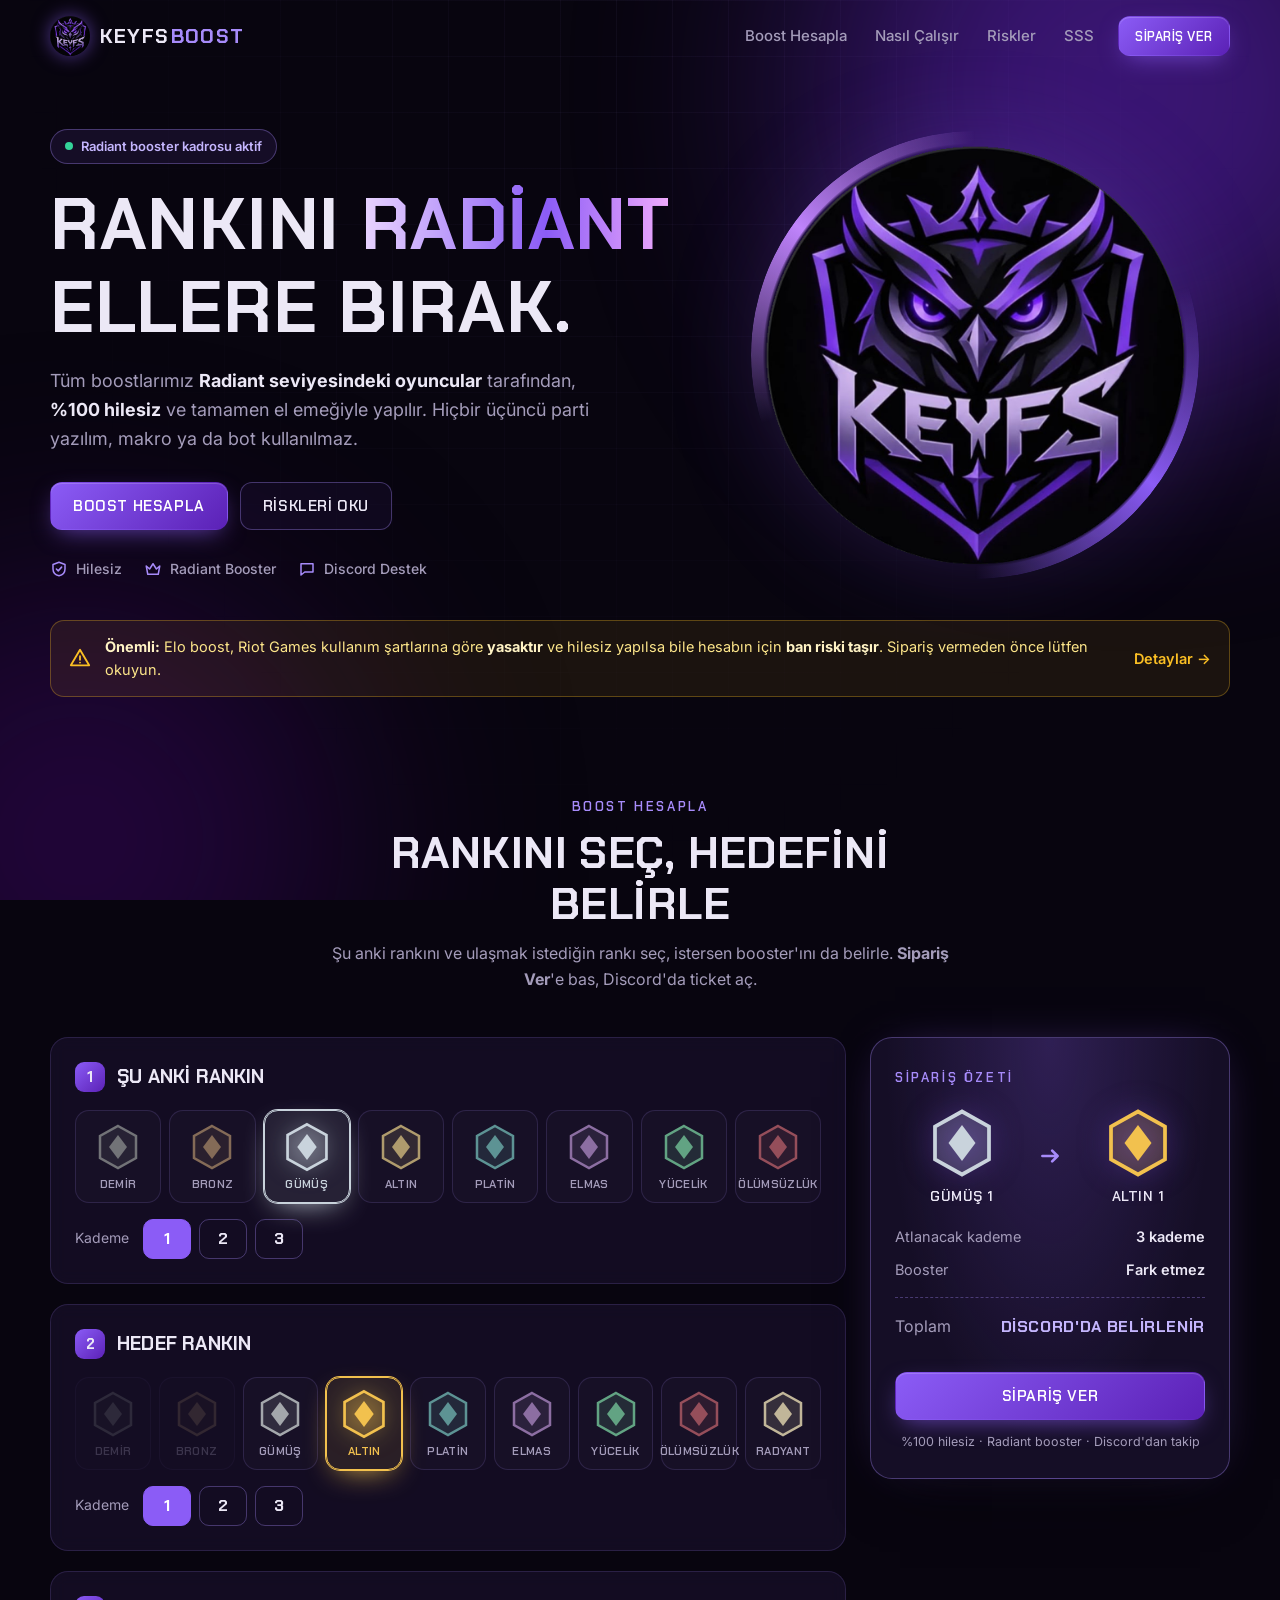
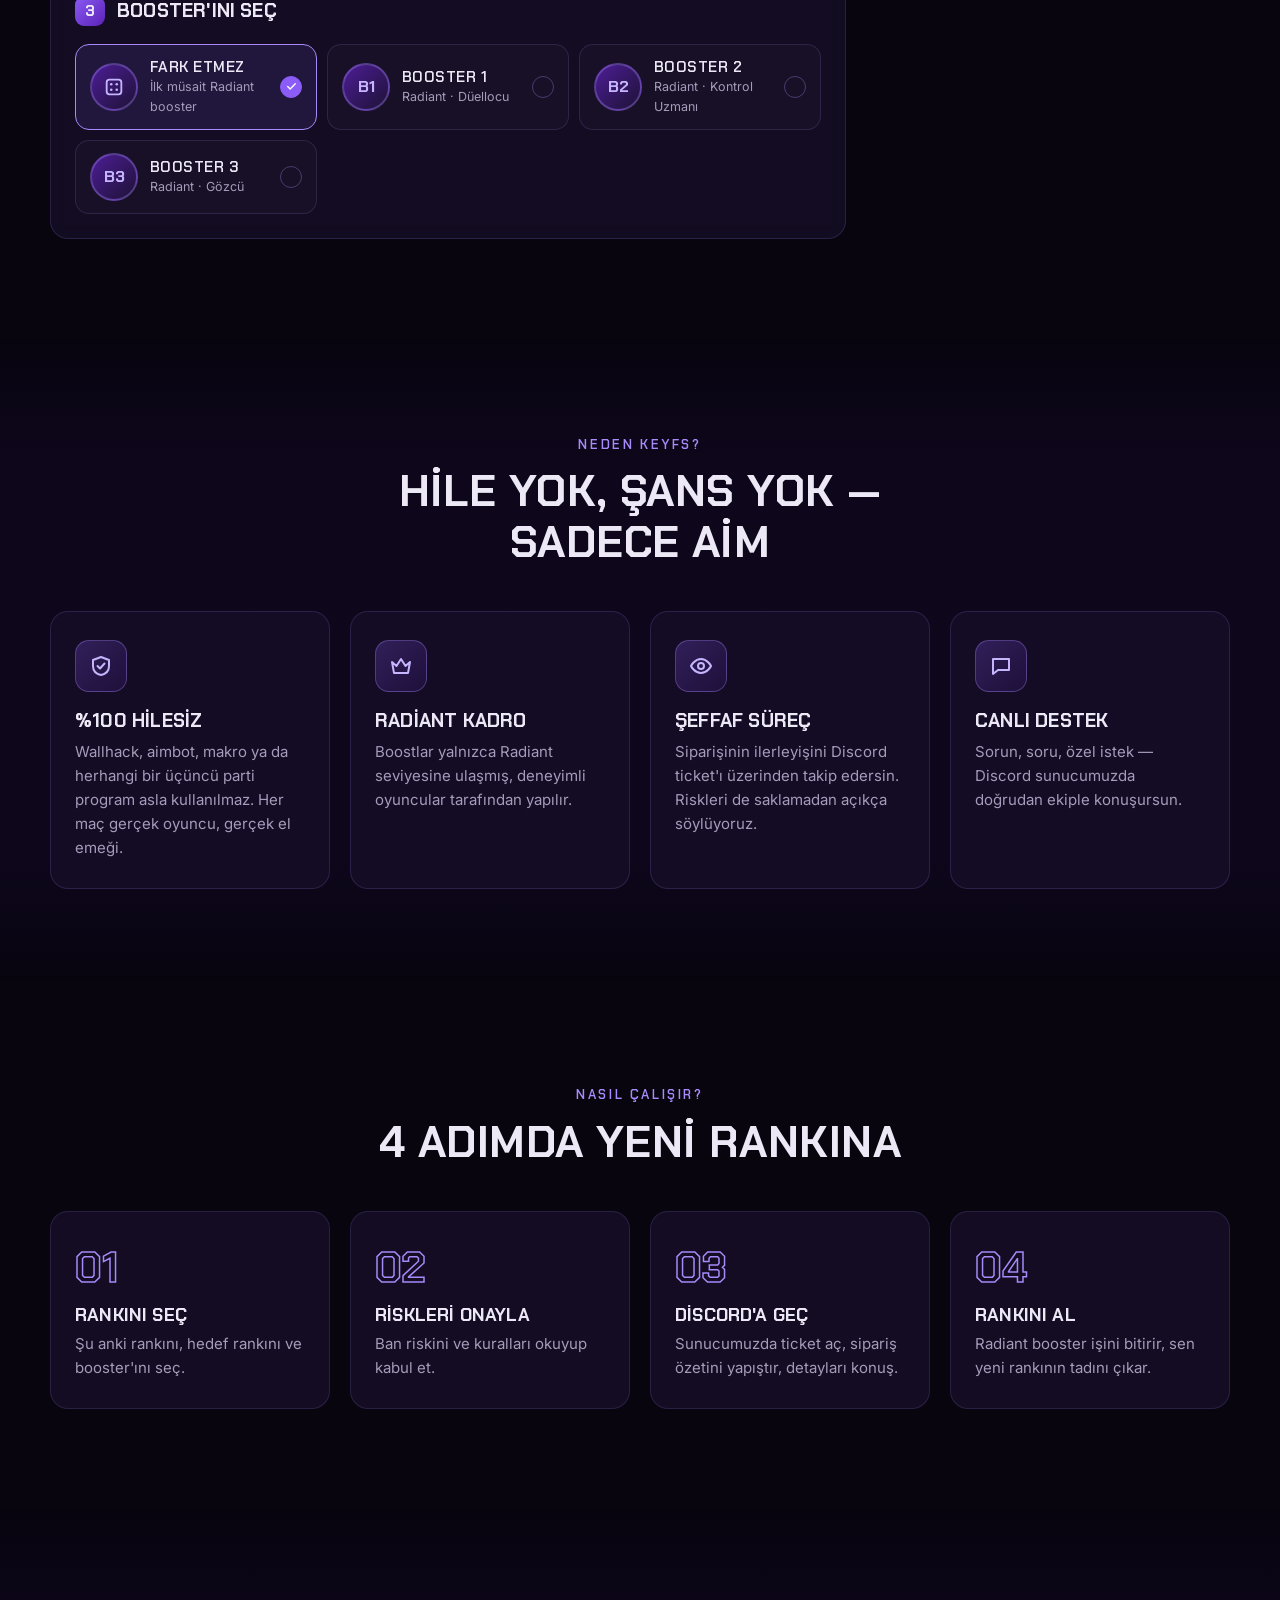
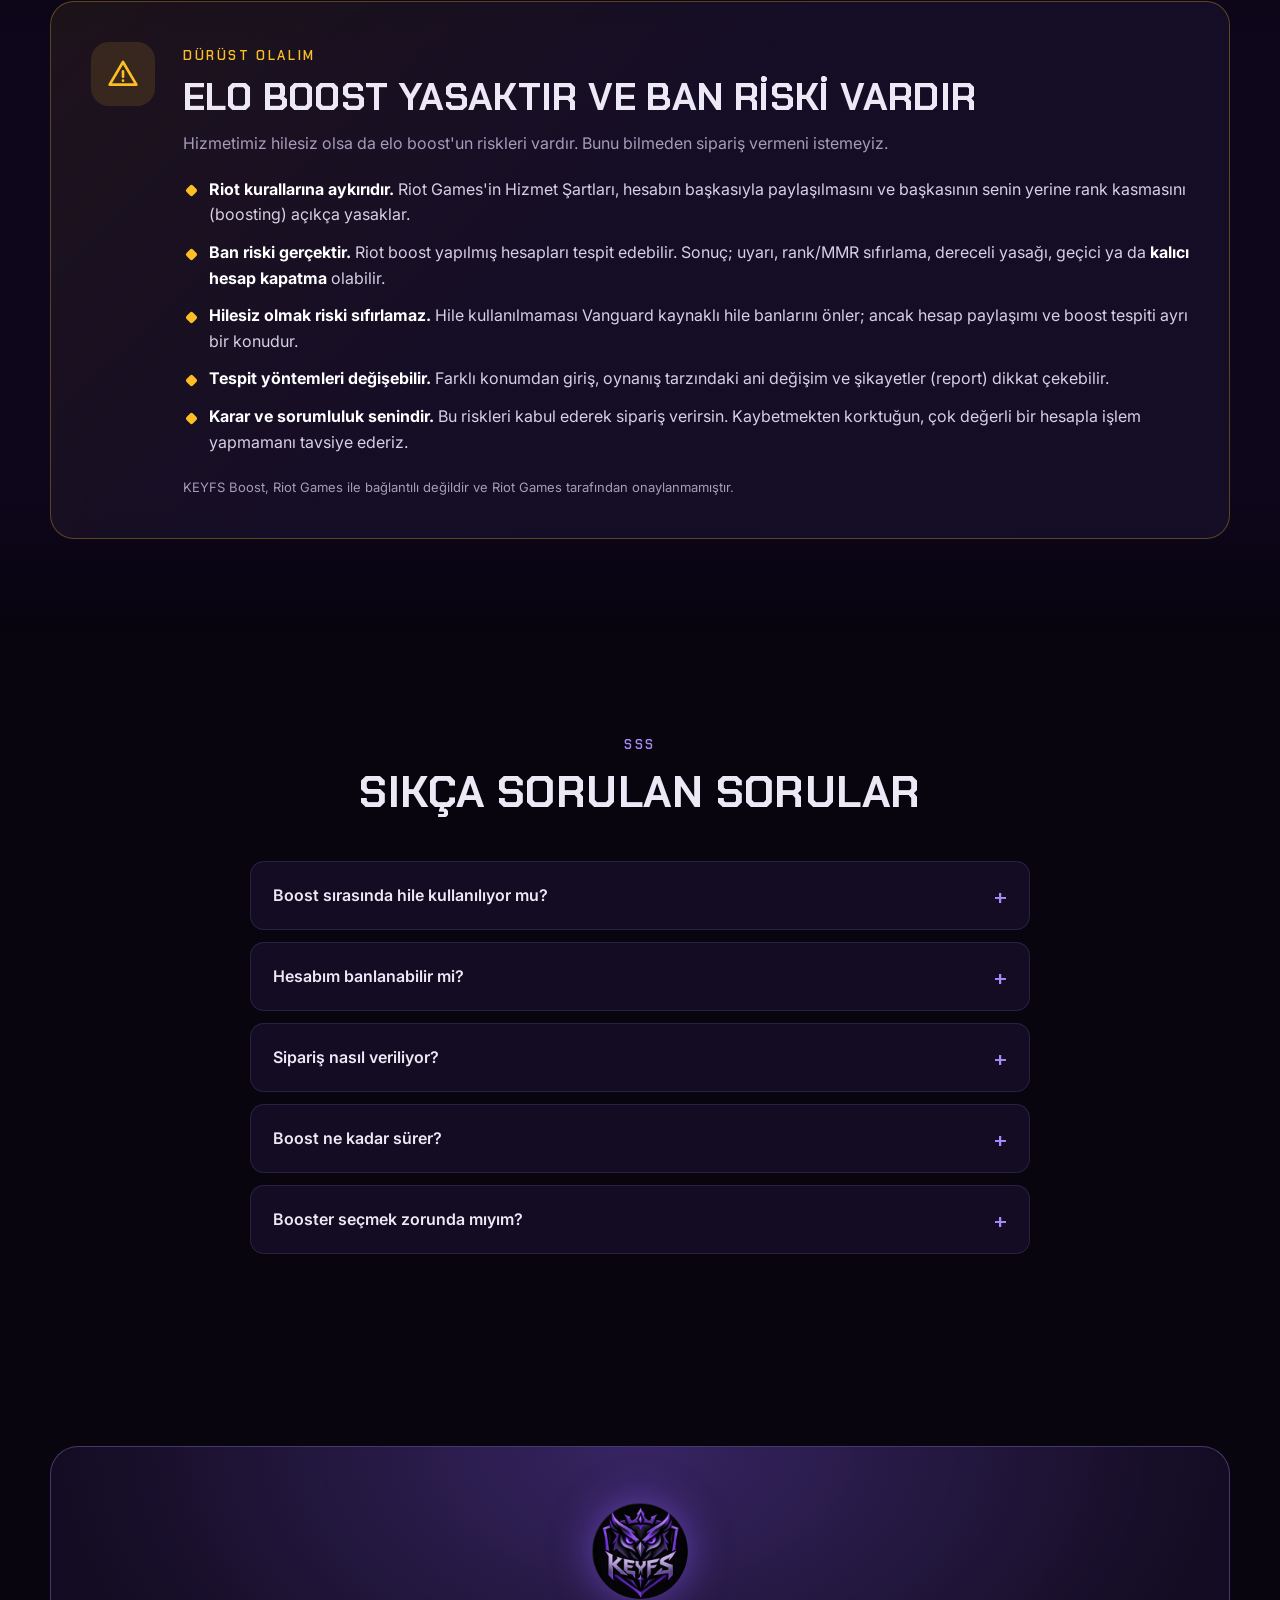
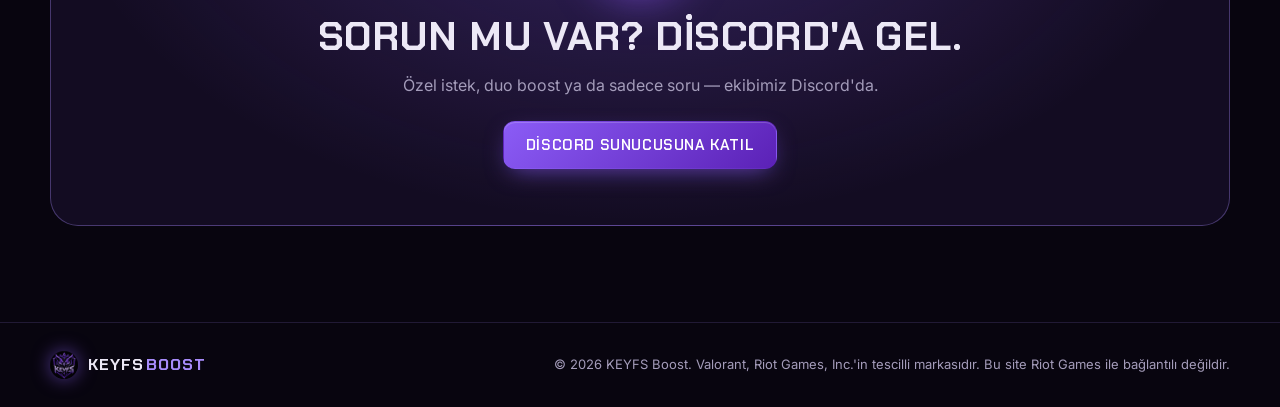
==== boost/index.html @ ff43d24f "Paketleri rank/kademe ve booster seçimli boost hesaplayıcıyla değiştir Co-Authored-By: Claude Opus 5" ====
<!DOCTYPE html>
<html lang="tr">
<head>
  <meta charset="UTF-8">
  <meta name="viewport" content="width=device-width, initial-scale=1">
  <title>KEYFS Boost — Valorant Elo Boost</title>
  <meta name="description" content="Radiant oyuncular tarafından, hilesiz ve tamamen el emeğiyle Valorant elo boost. Rankını ve hedefini seç, booster'ını belirle.">
  <meta name="theme-color" content="#08050f">
  <meta property="og:title" content="KEYFS Boost — Valorant Elo Boost">
  <meta property="og:description" content="Radiant booster kadrosu, hilesiz boost. Rankını seç, sipariş Discord üzerinden.">
  <meta property="og:image" content="assets/keyfs-logo.png">
  <link rel="icon" href="assets/favicon.png" type="image/png">

  <link rel="preconnect" href="https://fonts.googleapis.com">
  <link rel="preconnect" href="https://fonts.gstatic.com" crossorigin>
  <link href="https://fonts.googleapis.com/css2?family=Chakra+Petch:wght@500;600;700&family=Inter:wght@400;500;600;700&display=swap" rel="stylesheet">
  <link rel="stylesheet" href="style.css">
</head>
<body>

  <div class="bg" aria-hidden="true">
    <span class="bg__glow bg__glow--1"></span>
    <span class="bg__glow bg__glow--2"></span>
    <span class="bg__grid"></span>
  </div>

  <!-- ============ ÜST MENÜ ============ -->
  <header class="nav" id="top">
    <div class="container nav__inner">
      <a href="#top" class="brand">
        <img src="assets/keyfs-logo.png" alt="" width="40" height="40">
        <span>KEYFS<b>BOOST</b></span>
      </a>
      <nav class="nav__links" id="navLinks">
        <a href="#boost">Boost Hesapla</a>
        <a href="#nasil">Nasıl Çalışır</a>
        <a href="#risk">Riskler</a>
        <a href="#sss">SSS</a>
      </nav>
      <a href="#boost" class="btn btn--primary btn--sm nav__cta">Sipariş Ver</a>
      <button class="nav__burger" id="burger" aria-label="Menüyü aç" aria-expanded="false">
        <span></span><span></span><span></span>
      </button>
    </div>
  </header>

  <main>
    <!-- ============ HERO ============ -->
    <section class="hero">
      <div class="container hero__inner">
        <div class="hero__text">
          <span class="pill"><span class="dot"></span> Radiant booster kadrosu aktif</span>
          <h1>Rankını <span class="grad">Radiant</span> ellere bırak.</h1>
          <p class="lead">
            Tüm boostlarımız <strong>Radiant seviyesindeki oyuncular</strong> tarafından,
            <strong>%100 hilesiz</strong> ve tamamen el emeğiyle yapılır. Hiçbir üçüncü parti
            yazılım, makro ya da bot kullanılmaz.
          </p>
          <div class="hero__actions">
            <a href="#boost" class="btn btn--primary">Boost Hesapla</a>
            <a href="#risk" class="btn btn--ghost">Riskleri Oku</a>
          </div>
          <ul class="hero__badges">
            <li><svg><use href="#i-shield"/></svg>Hilesiz</li>
            <li><svg><use href="#i-crown"/></svg>Radiant Booster</li>
            <li><svg><use href="#i-chat"/></svg>Discord Destek</li>
          </ul>
        </div>
        <div class="hero__logo">
          <div class="logo-ring">
            <img src="assets/keyfs-logo.png" alt="KEYFS logosu" width="420" height="420">
          </div>
        </div>
      </div>
    </section>

    <!-- ============ KISA RİSK BANDI ============ -->
    <div class="container">
      <a href="#risk" class="warn-strip">
        <svg><use href="#i-alert"/></svg>
        <p><strong>Önemli:</strong> Elo boost, Riot Games kullanım şartlarına göre <strong>yasaktır</strong>
          ve hilesiz yapılsa bile hesabın için <strong>ban riski taşır</strong>. Sipariş vermeden önce lütfen okuyun.</p>
        <span class="warn-strip__more">Detaylar →</span>
      </a>
    </div>

    <!-- ============ BOOST HESAPLA ============ -->
    <section class="section" id="boost">
      <div class="container">
        <div class="section__head">
          <span class="eyebrow">Boost Hesapla</span>
          <h2>Rankını seç, hedefini belirle</h2>
          <p>Şu anki rankını ve ulaşmak istediğin rankı seç, istersen booster'ını da belirle. <strong>Sipariş Ver</strong>'e bas, Discord'da ticket aç.</p>
        </div>

        <div class="calc">
          <div class="calc__main">
            <!-- 1. Mevcut rank -->
            <div class="calc__block">
              <div class="calc__title"><span class="calc__no">1</span><h3>Şu anki rankın</h3></div>
              <div class="rank-grid" id="fromRanks" role="radiogroup" aria-label="Şu anki rank"></div>
              <div class="divs" id="fromDivs" role="radiogroup" aria-label="Şu anki kademe"></div>
            </div>

            <!-- 2. Hedef rank -->
            <div class="calc__block">
              <div class="calc__title"><span class="calc__no">2</span><h3>Hedef rankın</h3></div>
              <div class="rank-grid" id="toRanks" role="radiogroup" aria-label="Hedef rank"></div>
              <div class="divs" id="toDivs" role="radiogroup" aria-label="Hedef kademe"></div>
            </div>

            <!-- 3. Booster -->
            <div class="calc__block">
              <div class="calc__title"><span class="calc__no">3</span><h3>Booster'ını seç</h3></div>
              <div class="boosters" id="boosters" role="radiogroup" aria-label="Booster"></div>
            </div>
          </div>

          <!-- Özet -->
          <aside class="summary" aria-live="polite">
            <span class="eyebrow">Sipariş Özeti</span>
            <div class="summary__ranks">
              <div class="summary__rank" id="sumFrom"></div>
              <svg class="summary__arrow"><use href="#i-arrow"/></svg>
              <div class="summary__rank" id="sumTo"></div>
            </div>
            <dl class="summary__list">
              <div><dt>Atlanacak kademe</dt><dd id="sumSteps">–</dd></div>
              <div><dt>Booster</dt><dd id="sumBooster">–</dd></div>
            </dl>
            <div class="summary__price">
              <span>Toplam</span>
              <strong id="sumPrice">–</strong>
            </div>
            <button class="btn btn--primary btn--block" id="orderBtn">Sipariş Ver</button>
            <p class="summary__note">%100 hilesiz · Radiant booster · Discord'dan takip</p>
          </aside>
        </div>
      </div>
    </section>

    <!-- ============ NEDEN BİZ ============ -->
    <section class="section section--alt">
      <div class="container">
        <div class="section__head">
          <span class="eyebrow">Neden KEYFS?</span>
          <h2>Hile yok, şans yok — sadece aim</h2>
        </div>
        <div class="features">
          <article class="feature">
            <div class="feature__icon"><svg><use href="#i-shield"/></svg></div>
            <h3>%100 Hilesiz</h3>
            <p>Wallhack, aimbot, makro ya da herhangi bir üçüncü parti program asla kullanılmaz. Her maç gerçek oyuncu, gerçek el emeği.</p>
          </article>
          <article class="feature">
            <div class="feature__icon"><svg><use href="#i-crown"/></svg></div>
            <h3>Radiant Kadro</h3>
            <p>Boostlar yalnızca Radiant seviyesine ulaşmış, deneyimli oyuncular tarafından yapılır.</p>
          </article>
          <article class="feature">
            <div class="feature__icon"><svg><use href="#i-eye"/></svg></div>
            <h3>Şeffaf Süreç</h3>
            <p>Siparişinin ilerleyişini Discord ticket'ı üzerinden takip edersin. Riskleri de saklamadan açıkça söylüyoruz.</p>
          </article>
          <article class="feature">
            <div class="feature__icon"><svg><use href="#i-chat"/></svg></div>
            <h3>Canlı Destek</h3>
            <p>Sorun, soru, özel istek — Discord sunucumuzda doğrudan ekiple konuşursun.</p>
          </article>
        </div>
      </div>
    </section>

    <!-- ============ NASIL ÇALIŞIR ============ -->
    <section class="section" id="nasil">
      <div class="container">
        <div class="section__head">
          <span class="eyebrow">Nasıl Çalışır?</span>
          <h2>4 adımda yeni rankına</h2>
        </div>
        <ol class="steps">
          <li class="step"><span class="step__no">01</span><h3>Rankını seç</h3><p>Şu anki rankını, hedef rankını ve booster'ını seç.</p></li>
          <li class="step"><span class="step__no">02</span><h3>Riskleri onayla</h3><p>Ban riskini ve kuralları okuyup kabul et.</p></li>
          <li class="step"><span class="step__no">03</span><h3>Discord'a geç</h3><p>Sunucumuzda ticket aç, sipariş özetini yapıştır, detayları konuş.</p></li>
          <li class="step"><span class="step__no">04</span><h3>Rankını al</h3><p>Radiant booster işini bitirir, sen yeni rankının tadını çıkar.</p></li>
        </ol>
      </div>
    </section>

    <!-- ============ RİSK / UYARI ============ -->
    <section class="section section--alt" id="risk">
      <div class="container">
        <div class="risk">
          <div class="risk__icon"><svg><use href="#i-alert"/></svg></div>
          <div>
            <span class="eyebrow eyebrow--warn">Dürüst olalım</span>
            <h2>Elo boost yasaktır ve ban riski vardır</h2>
            <p class="risk__lead">Hizmetimiz hilesiz olsa da elo boost'un riskleri vardır. Bunu bilmeden sipariş vermeni istemeyiz.</p>
            <ul class="risk__list">
              <li><strong>Riot kurallarına aykırıdır.</strong> Riot Games'in Hizmet Şartları, hesabın başkasıyla paylaşılmasını ve başkasının senin yerine rank kasmasını (boosting) açıkça yasaklar.</li>
              <li><strong>Ban riski gerçektir.</strong> Riot boost yapılmış hesapları tespit edebilir. Sonuç; uyarı, rank/MMR sıfırlama, dereceli yasağı, geçici ya da <strong>kalıcı hesap kapatma</strong> olabilir.</li>
              <li><strong>Hilesiz olmak riski sıfırlamaz.</strong> Hile kullanılmaması Vanguard kaynaklı hile banlarını önler; ancak hesap paylaşımı ve boost tespiti ayrı bir konudur.</li>
              <li><strong>Tespit yöntemleri değişebilir.</strong> Farklı konumdan giriş, oynanış tarzındaki ani değişim ve şikayetler (report) dikkat çekebilir.</li>
              <li><strong>Karar ve sorumluluk senindir.</strong> Bu riskleri kabul ederek sipariş verirsin. Kaybetmekten korktuğun, çok değerli bir hesapla işlem yapmamanı tavsiye ederiz.</li>
            </ul>
            <p class="risk__foot">KEYFS Boost, Riot Games ile bağlantılı değildir ve Riot Games tarafından onaylanmamıştır.</p>
          </div>
        </div>
      </div>
    </section>

    <!-- ============ SSS ============ -->
    <section class="section" id="sss">
      <div class="container container--narrow">
        <div class="section__head">
          <span class="eyebrow">SSS</span>
          <h2>Sıkça sorulan sorular</h2>
        </div>
        <div class="faq">
          <details>
            <summary>Boost sırasında hile kullanılıyor mu?</summary>
            <p>Hayır. Tüm maçlar Radiant seviyesindeki oyuncular tarafından tamamen el emeğiyle oynanır. Hiçbir hile, makro veya üçüncü parti yazılım kullanılmaz.</p>
          </details>
          <details>
            <summary>Hesabım banlanabilir mi?</summary>
            <p>Evet, bu risk vardır. Elo boost Riot'un kurallarına aykırıdır ve tespit edilmesi halinde hesabına yaptırım uygulanabilir. Bu riski sıfıra indirmek mümkün değildir; ayrıntılar için <a href="#risk">Riskler</a> bölümünü oku.</p>
          </details>
          <details>
            <summary>Sipariş nasıl veriliyor?</summary>
            <p>Rankını, hedef rankını ve booster'ını seçip <strong>Sipariş Ver</strong>'e bas, riskleri onayla. Sipariş özeti otomatik kopyalanır ve Discord sunucumuza yönlendirilirsin. Orada ticket açıp özeti yapıştırman yeterli.</p>
          </details>
          <details>
            <summary>Boost ne kadar sürer?</summary>
            <p>Atlanacak kademe sayısına ve booster yoğunluğuna göre değişir. Tahmini süreyi ticket açtığında ekibimiz sana iletir.</p>
          </details>
          <details>
            <summary>Booster seçmek zorunda mıyım?</summary>
            <p>Hayır. "Fark etmez" seçersen siparişin ilk müsait Radiant booster'a verilir. Belirli bir booster istersen onu seçebilirsin.</p>
          </details>
        </div>
      </div>
    </section>

    <!-- ============ CTA ============ -->
    <section class="section">
      <div class="container">
        <div class="cta">
          <img src="assets/keyfs-logo.png" alt="" width="96" height="96">
          <h2>Sorun mu var? Discord'a gel.</h2>
          <p>Özel istek, duo boost ya da sadece soru — ekibimiz Discord'da.</p>
          <a href="#" class="btn btn--primary" data-discord>Discord Sunucusuna Katıl</a>
        </div>
      </div>
    </section>
  </main>

  <footer class="footer">
    <div class="container footer__inner">
      <span class="brand brand--sm"><img src="assets/keyfs-logo.png" alt="" width="28" height="28"><span>KEYFS<b>BOOST</b></span></span>
      <p>© <span id="year"></span> KEYFS Boost. Valorant, Riot Games, Inc.'in tescilli markasıdır. Bu site Riot Games ile bağlantılı değildir.</p>
    </div>
  </footer>

  <!-- ============ SİPARİŞ ONAY PENCERESİ ============ -->
  <div class="modal" id="orderModal" hidden>
    <div class="modal__backdrop" data-close></div>
    <div class="modal__box" role="dialog" aria-modal="true" aria-labelledby="modalTitle">
      <button class="modal__x" data-close aria-label="Kapat">×</button>
      <span class="eyebrow">Sipariş</span>
      <h3 id="modalTitle">Sipariş</h3>
      <p class="modal__detail" id="modalDetail"></p>
      <p class="modal__price" id="modalPrice"></p>
      <div class="modal__warn">
        <svg><use href="#i-alert"/></svg>
        <p>Elo boost Riot Games kurallarına göre yasaktır. Hilesiz yapılsa bile hesabın <strong>uyarı, rank sıfırlama veya ban</strong> alabilir.</p>
      </div>
      <label class="check">
        <input type="checkbox" id="riskCheck">
        <span>Riskleri okudum, anladım ve kabul ediyorum.</span>
      </label>
      <button class="btn btn--primary btn--block" id="goDiscord" disabled>Discord'a Git ve Sipariş Ver</button>
      <p class="modal__hint">Sipariş özeti panoya kopyalanacak — Discord'da ticket açınca yapıştır.</p>
    </div>
  </div>

  <div class="toast" id="toast" role="status" aria-live="polite"></div>

  <!-- ============ İKONLAR ============ -->
  <svg class="sprite" aria-hidden="true">
    <symbol id="i-shield" viewBox="0 0 24 24"><path fill="none" stroke="currentColor" stroke-width="2" stroke-linecap="round" stroke-linejoin="round" d="M12 3 4 6v6c0 5 3.5 8 8 9 4.5-1 8-4 8-9V6l-8-3Z M8.5 12l2.5 2.5 4.5-5"/></symbol>
    <symbol id="i-crown" viewBox="0 0 24 24"><path fill="none" stroke="currentColor" stroke-width="2" stroke-linejoin="round" d="M3 8l4.5 4L12 5l4.5 7L21 8l-2 11H5L3 8Z"/></symbol>
    <symbol id="i-chat" viewBox="0 0 24 24"><path fill="none" stroke="currentColor" stroke-width="2" stroke-linejoin="round" d="M4 5h16v11H9l-5 4V5Z M8 10h.01M12 10h.01M16 10h.01"/></symbol>
    <symbol id="i-eye" viewBox="0 0 24 24"><path fill="none" stroke="currentColor" stroke-width="2" d="M2 12s3.5-7 10-7 10 7 10 7-3.5 7-10 7S2 12 2 12Z"/><circle cx="12" cy="12" r="3" fill="none" stroke="currentColor" stroke-width="2"/></symbol>
    <symbol id="i-alert" viewBox="0 0 24 24"><path fill="none" stroke="currentColor" stroke-width="2" stroke-linejoin="round" d="M12 3 2 20h20L12 3Z"/><path stroke="currentColor" stroke-width="2" stroke-linecap="round" d="M12 10v4M12 17h.01"/></symbol>
    <symbol id="i-check" viewBox="0 0 24 24"><path fill="none" stroke="currentColor" stroke-width="2.5" stroke-linecap="round" stroke-linejoin="round" d="m5 12 4.5 4.5L19 7"/></symbol>
    <symbol id="i-arrow" viewBox="0 0 24 24"><path fill="none" stroke="currentColor" stroke-width="2.5" stroke-linecap="round" stroke-linejoin="round" d="M5 12h14m-5-5 5 5-5 5"/></symbol>
    <symbol id="i-dice" viewBox="0 0 24 24"><rect x="4" y="4" width="16" height="16" rx="3" fill="none" stroke="currentColor" stroke-width="2"/><circle cx="9" cy="9" r="1.4" fill="currentColor"/><circle cx="15" cy="15" r="1.4" fill="currentColor"/><circle cx="15" cy="9" r="1.4" fill="currentColor"/><circle cx="9" cy="15" r="1.4" fill="currentColor"/></symbol>
    <!-- Basit rank amblemi (orijinal tasarım, renk JS'ten gelir) -->
    <symbol id="i-rank" viewBox="0 0 48 48"><path d="M24 3 42 13v22L24 45 6 35V13L24 3Z" fill="currentColor" opacity=".18"/><path d="M24 3 42 13v22L24 45 6 35V13L24 3Z" fill="none" stroke="currentColor" stroke-width="2.5"/><path d="M24 12 33 24 24 36 15 24Z" fill="currentColor"/></symbol>
  </svg>

  <script src="script.js"></script>
</body>
</html>
---- boost/style.css ----
/* ================= KEYFS BOOST ================= */
:root {
  --bg: #08050f;
  --bg-2: #0e0919;
  --card: rgba(24, 16, 42, 0.72);
  --card-solid: #150e26;
  --line: rgba(167, 139, 250, 0.16);
  --line-strong: rgba(167, 139, 250, 0.35);
  --text: #ece8f6;
  --muted: #a49cba;
  --violet: #8b5cf6;
  --violet-2: #a78bfa;
  --violet-3: #c4b5fd;
  --violet-dark: #5b21b6;
  --warn: #fbbf24;
  --warn-bg: rgba(251, 191, 36, 0.08);
  --radius: 18px;
  --display: "Chakra Petch", system-ui, sans-serif;
  --body: "Inter", system-ui, sans-serif;
}

*, *::before, *::after { box-sizing: border-box; }
html { scroll-behavior: smooth; scroll-padding-top: 80px; overflow-x: clip; }
body {
  margin: 0;
  background: var(--bg);
  color: var(--text);
  font: 16px/1.6 var(--body);
  -webkit-font-smoothing: antialiased;
  overflow-x: hidden;
}
body.no-scroll { overflow: hidden; }
img { display: block; max-width: 100%; height: auto; }
a { color: var(--violet-3); }
h1, h2, h3 { font-family: var(--display); line-height: 1.15; margin: 0; letter-spacing: .01em; }
p { margin: 0; }
.sprite { position: absolute; width: 0; height: 0; overflow: hidden; }
svg { width: 1em; height: 1em; flex-shrink: 0; }
[hidden] { display: none !important; }

.container { width: min(1180px, 100% - 32px); margin-inline: auto; }
.container--narrow { width: min(780px, 100% - 32px); }

/* ---------- Arka plan ---------- */
.bg { position: fixed; inset: 0; z-index: -1; pointer-events: none; overflow: hidden; }
.bg__glow { position: absolute; border-radius: 50%; filter: blur(120px); opacity: .5; }
.bg__glow--1 { width: 620px; height: 620px; background: #6d28d9; top: -220px; right: -160px; }
.bg__glow--2 { width: 520px; height: 520px; background: #3b0764; bottom: -200px; left: -180px; }
.bg__grid {
  position: absolute; inset: 0;
  background-image:
    linear-gradient(rgba(167,139,250,.05) 1px, transparent 1px),
    linear-gradient(90deg, rgba(167,139,250,.05) 1px, transparent 1px);
  background-size: 56px 56px;
  mask-image: radial-gradient(ellipse at 50% 0%, #000 0%, transparent 70%);
}

/* ---------- Butonlar ---------- */
.btn {
  --h: 48px;
  display: inline-flex; align-items: center; justify-content: center; gap: .5em;
  height: var(--h); padding: 0 22px;
  font: 600 15px var(--display); letter-spacing: .04em; text-transform: uppercase;
  border-radius: 12px; border: 1px solid transparent;
  text-decoration: none; cursor: pointer;
  transition: transform .15s, box-shadow .2s, background .2s, opacity .2s;
}
.btn--primary {
  color: #fff;
  background: linear-gradient(135deg, var(--violet) 0%, var(--violet-dark) 100%);
  box-shadow: 0 8px 24px -8px rgba(139, 92, 246, .7), inset 0 1px 0 rgba(255,255,255,.18);
}
.btn--primary:hover:not(:disabled) { transform: translateY(-2px); box-shadow: 0 14px 32px -10px rgba(139, 92, 246, .9), inset 0 1px 0 rgba(255,255,255,.2); }
.btn--primary:disabled { opacity: .4; cursor: not-allowed; }
.btn--ghost { color: var(--text); border-color: var(--line-strong); background: rgba(139,92,246,.06); }
.btn--ghost:hover { background: rgba(139,92,246,.14); }
.btn--sm { --h: 40px; padding: 0 16px; font-size: 13px; }
.btn--block { width: 100%; }
.btn:focus-visible, .filter:focus-visible, summary:focus-visible { outline: 2px solid var(--violet-3); outline-offset: 3px; }

/* ---------- Menü ---------- */
.nav { position: sticky; top: 0; z-index: 50; transition: background .25s, border-color .25s; border-bottom: 1px solid transparent; }
.nav.is-scrolled { background: rgba(8,5,15,.82); backdrop-filter: blur(14px); border-color: var(--line); }
.nav__inner { display: flex; align-items: center; gap: 24px; height: 72px; }
.brand { display: inline-flex; align-items: center; gap: 10px; text-decoration: none; color: var(--text); font: 700 20px var(--display); letter-spacing: .06em; }
.brand b { color: var(--violet-2); font-weight: 700; margin-left: 2px; }
.brand img { border-radius: 50%; box-shadow: 0 0 18px rgba(139,92,246,.55); }
.brand--sm { font-size: 16px; }
.nav__links { display: flex; gap: 28px; margin-left: auto; }
.nav__links a { color: var(--muted); text-decoration: none; font-weight: 500; font-size: 15px; transition: color .2s; }
.nav__links a:hover { color: var(--text); }
.nav__burger { display: none; background: none; border: 0; padding: 8px; cursor: pointer; margin-left: auto; }
.nav__burger span { display: block; width: 22px; height: 2px; background: var(--text); margin: 5px 0; border-radius: 2px; }

/* ---------- Hero ---------- */
.hero { padding: 56px 0 40px; }
.hero__inner { display: grid; grid-template-columns: 1.1fr .9fr; align-items: center; gap: 48px; }
.pill {
  display: inline-flex; align-items: center; gap: 8px;
  padding: 6px 14px; border-radius: 99px;
  background: rgba(139,92,246,.1); border: 1px solid var(--line-strong);
  color: var(--violet-3); font-size: 13px; font-weight: 600;
}
.dot { width: 8px; height: 8px; border-radius: 50%; background: #34d399; box-shadow: 0 0 0 0 rgba(52,211,153,.6); animation: ping 2s infinite; }
@keyframes ping { 70% { box-shadow: 0 0 0 8px rgba(52,211,153,0); } 100% { box-shadow: 0 0 0 0 rgba(52,211,153,0); } }
.hero h1 { font-size: clamp(40px, 6vw, 72px); margin: 20px 0 18px; text-transform: uppercase; }
.grad { background: linear-gradient(90deg, #e9d5ff, var(--violet) 60%, #f0abfc); -webkit-background-clip: text; background-clip: text; color: transparent; }
.lead { color: var(--muted); font-size: 18px; max-width: 560px; }
.lead strong { color: var(--text); }
.hero__actions { display: flex; flex-wrap: wrap; gap: 12px; margin-top: 28px; }
.hero__badges { list-style: none; padding: 0; margin: 28px 0 0; display: flex; flex-wrap: wrap; gap: 10px 22px; color: var(--muted); font-size: 14px; font-weight: 500; }
.hero__badges li { display: flex; align-items: center; gap: 8px; }
.hero__badges svg { color: var(--violet-2); font-size: 18px; }

.hero__logo { display: grid; place-items: center; }
.logo-ring { position: relative; width: min(420px, 80vw); aspect-ratio: 1; border-radius: 50%; animation: float 6s ease-in-out infinite; }
.logo-ring::before {
  content: ""; position: absolute; inset: -14px; border-radius: 50%;
  background: conic-gradient(from 0deg, transparent 0 20%, var(--violet) 35%, transparent 50% 70%, #c084fc 85%, transparent);
  animation: spin 8s linear infinite;
  mask: radial-gradient(circle, transparent 66%, #000 67%);
  -webkit-mask: radial-gradient(circle, transparent 66%, #000 67%);
}
.logo-ring::after { content: ""; position: absolute; inset: 10%; border-radius: 50%; background: var(--violet); filter: blur(70px); opacity: .45; z-index: -1; }
.logo-ring img { width: 100%; border-radius: 50%; position: relative; }
@keyframes spin { to { transform: rotate(360deg); } }
@keyframes float { 50% { transform: translateY(-12px); } }

/* ---------- Uyarı bandı ---------- */
.warn-strip {
  display: flex; align-items: center; gap: 14px;
  padding: 14px 18px; border-radius: 14px;
  background: var(--warn-bg); border: 1px solid rgba(251,191,36,.3);
  color: #fde68a; text-decoration: none; font-size: 14.5px;
  transition: background .2s;
}
.warn-strip:hover { background: rgba(251,191,36,.13); }
.warn-strip > svg { font-size: 22px; color: var(--warn); }
.warn-strip p { flex: 1; }
.warn-strip strong { color: #fff3c4; }
.warn-strip__more { font-weight: 600; white-space: nowrap; color: var(--warn); }

/* ---------- Bölümler ---------- */
.section { padding: 96px 0; }
.section--alt { background: linear-gradient(180deg, transparent, rgba(91,33,182,.08) 20%, rgba(91,33,182,.08) 80%, transparent); }
.section__head { text-align: center; max-width: 640px; margin: 0 auto 44px; }
.section__head h2 { font-size: clamp(30px, 4vw, 44px); text-transform: uppercase; margin: 10px 0 12px; }
.section__head p { color: var(--muted); }
.eyebrow { display: inline-block; font: 600 13px var(--display); letter-spacing: .2em; text-transform: uppercase; color: var(--violet-2); }
.eyebrow--warn { color: var(--warn); }

/* ---------- Boost hesaplayıcı ---------- */
.calc { display: grid; grid-template-columns: 1fr 360px; gap: 24px; align-items: start; }
.calc__main { display: grid; gap: 20px; }
.calc__block { padding: 24px; border-radius: var(--radius); background: var(--card); border: 1px solid var(--line); backdrop-filter: blur(8px); }
.calc__title { display: flex; align-items: center; gap: 12px; margin-bottom: 18px; }
.calc__title h3 { font-size: 19px; text-transform: uppercase; }
.calc__no {
  width: 30px; height: 30px; display: grid; place-items: center; border-radius: 9px;
  background: linear-gradient(135deg, var(--violet), var(--violet-dark)); font: 700 15px var(--display);
}

.rank-grid { display: grid; grid-template-columns: repeat(auto-fit, minmax(70px, 1fr)); gap: 8px; }
.rank-btn {
  display: flex; flex-direction: column; align-items: center; gap: 6px;
  padding: 12px 6px 10px; border-radius: 14px; cursor: pointer;
  background: rgba(255,255,255,.02); border: 1px solid var(--line); color: var(--muted);
  font: 600 11.5px var(--display); letter-spacing: .03em; text-transform: uppercase; min-width: 0;
  transition: border-color .2s, background .2s, transform .15s, color .2s, opacity .2s;
}
.rank-btn img, .rank-btn .rank-fb { width: 48px; height: 48px; object-fit: contain; transition: transform .2s, filter .2s; filter: grayscale(.5) brightness(.8); }
.rank-btn:hover:not(:disabled) { border-color: var(--line-strong); color: var(--text); transform: translateY(-2px); }
.rank-btn:hover:not(:disabled) img { filter: none; }
.rank-btn.is-active {
  color: var(--rc); border-color: var(--rc);
  background: color-mix(in srgb, var(--rc) 10%, transparent);
  box-shadow: 0 0 0 1px var(--rc), 0 10px 30px -12px var(--rc);
}
.rank-btn.is-active img, .rank-btn.is-active .rank-fb { filter: drop-shadow(0 0 10px color-mix(in srgb, var(--rc) 60%, transparent)); transform: scale(1.08); }
.rank-btn:disabled { opacity: .28; cursor: not-allowed; }
.rank-fb { width: 48px; height: 48px; }

.divs { display: flex; align-items: center; gap: 8px; margin-top: 16px; flex-wrap: wrap; }
.divs__label { color: var(--muted); font-size: 14px; margin-right: 6px; }
.divs__single { color: var(--muted); font-size: 14px; }
.div-btn {
  width: 48px; height: 40px; border-radius: 10px; cursor: pointer;
  background: transparent; border: 1px solid var(--line-strong); color: var(--text);
  font: 700 16px var(--display); transition: all .2s;
}
.div-btn:hover:not(:disabled) { background: rgba(139,92,246,.12); }
.div-btn.is-active { background: var(--violet); border-color: var(--violet); color: #fff; }
.div-btn:disabled { opacity: .25; cursor: not-allowed; }

.boosters { display: grid; grid-template-columns: repeat(auto-fill, minmax(230px, 1fr)); gap: 10px; }
.booster {
  position: relative; display: flex; align-items: center; gap: 12px; text-align: left;
  padding: 12px 14px; border-radius: 14px; cursor: pointer; color: var(--text);
  background: rgba(255,255,255,.02); border: 1px solid var(--line); font: inherit;
  transition: border-color .2s, background .2s;
}
.booster:hover { border-color: var(--line-strong); }
.booster.is-active { border-color: var(--violet-2); background: rgba(139,92,246,.12); }
.booster__avatar {
  width: 48px; height: 48px; border-radius: 50%; flex-shrink: 0; object-fit: cover;
  display: grid; place-items: center; font: 700 16px var(--display);
  background: linear-gradient(135deg, #4c1d95, #1e1236); border: 2px solid var(--line-strong); color: var(--violet-3);
}
.booster__avatar--any svg { font-size: 22px; }
.booster__info { display: grid; min-width: 0; }
.booster__info strong { font: 600 15px var(--display); text-transform: uppercase; letter-spacing: .03em; }
.booster__info small { color: var(--muted); font-size: 12.5px; }
.booster__extra { margin-left: auto; font-size: 12px; color: var(--warn); font-weight: 600; }
.booster__check {
  margin-left: auto; width: 22px; height: 22px; border-radius: 50%; flex-shrink: 0;
  display: grid; place-items: center; border: 1px solid var(--line-strong); color: transparent; font-size: 13px;
}
.booster__extra + .booster__check { margin-left: 8px; }
.booster.is-active .booster__check { background: var(--violet); border-color: var(--violet); color: #fff; }

.summary {
  position: sticky; top: 92px;
  padding: 26px 24px; border-radius: 22px;
  background: radial-gradient(ellipse at top, rgba(139,92,246,.22), transparent 65%), var(--card-solid);
  border: 1px solid var(--line-strong);
  box-shadow: 0 30px 60px -30px rgba(0,0,0,.8), 0 0 50px -25px rgba(139,92,246,.6);
}
.summary__ranks { display: flex; align-items: center; justify-content: space-between; gap: 8px; margin: 18px 0 20px; }
.summary__rank { display: flex; flex-direction: column; align-items: center; gap: 8px; flex: 1; text-align: center; font: 600 14px var(--display); text-transform: uppercase; letter-spacing: .04em; }
.summary__rank img, .summary__rank .rank-fb { width: 72px; height: 72px; object-fit: contain; filter: drop-shadow(0 0 14px color-mix(in srgb, var(--rc, #8b5cf6) 50%, transparent)); }
.summary__arrow { color: var(--violet-2); font-size: 26px; }
.summary__list { margin: 0 0 16px; display: grid; gap: 10px; }
.summary__list div { display: flex; justify-content: space-between; gap: 12px; font-size: 14.5px; }
.summary__list dt { color: var(--muted); }
.summary__list dd { margin: 0; font-weight: 600; text-align: right; }
.summary__price { display: flex; justify-content: space-between; align-items: baseline; gap: 12px; padding: 16px 0; margin-bottom: 16px; border-top: 1px dashed var(--line-strong); }
.summary__price span { color: var(--muted); }
.summary__price strong { font: 700 28px var(--display); }
.summary__price strong.soon { font-size: 16px; color: var(--violet-3); text-transform: uppercase; letter-spacing: .04em; text-align: right; }
.summary__note { text-align: center; color: var(--muted); font-size: 12.5px; margin-top: 12px; }
.modal__detail { color: var(--muted); font-size: 14.5px; margin-bottom: 4px; }

/* ---------- Özellikler ---------- */
.features { display: grid; grid-template-columns: repeat(4, 1fr); gap: 20px; }
.feature { padding: 28px 24px; border-radius: var(--radius); background: var(--card); border: 1px solid var(--line); }
.feature__icon {
  width: 52px; height: 52px; display: grid; place-items: center; border-radius: 14px;
  background: linear-gradient(135deg, rgba(139,92,246,.25), rgba(91,33,182,.15));
  border: 1px solid var(--line-strong); color: var(--violet-3); font-size: 24px; margin-bottom: 18px;
}
.feature h3 { font-size: 19px; text-transform: uppercase; margin-bottom: 8px; }
.feature p { color: var(--muted); font-size: 15px; }

/* ---------- Adımlar ---------- */
.steps { list-style: none; padding: 0; margin: 0; display: grid; grid-template-columns: repeat(4, 1fr); gap: 20px; counter-reset: s; }
.step { position: relative; padding: 28px 24px; border-radius: var(--radius); background: var(--card); border: 1px solid var(--line); }
.step__no { font: 700 42px var(--display); color: transparent; -webkit-text-stroke: 1.5px var(--violet-2); display: block; margin-bottom: 10px; }
.step h3 { font-size: 18px; text-transform: uppercase; margin-bottom: 6px; }
.step p { color: var(--muted); font-size: 15px; }

/* ---------- Risk ---------- */
.risk {
  display: grid; grid-template-columns: auto 1fr; gap: 28px;
  padding: 40px; border-radius: 24px;
  background: linear-gradient(135deg, rgba(251,191,36,.07), rgba(24,16,42,.8) 45%);
  border: 1px solid rgba(251,191,36,.3);
}
.risk__icon { width: 64px; height: 64px; display: grid; place-items: center; border-radius: 18px; background: rgba(251,191,36,.12); color: var(--warn); font-size: 32px; }
.risk h2 { font-size: clamp(26px, 3.4vw, 38px); text-transform: uppercase; margin: 8px 0 12px; }
.risk__lead { color: var(--muted); margin-bottom: 20px; }
.risk__list { margin: 0; padding: 0; list-style: none; display: grid; gap: 12px; }
.risk__list li { position: relative; padding-left: 26px; color: #d6d0e4; }
.risk__list li::before { content: ""; position: absolute; left: 4px; top: .6em; width: 9px; height: 9px; border-radius: 2px; background: var(--warn); transform: rotate(45deg); }
.risk__list strong { color: #fff; }
.risk__foot { margin-top: 22px; font-size: 13px; color: var(--muted); }

/* ---------- SSS ---------- */
.faq { display: grid; gap: 12px; }
.faq details { border-radius: 14px; background: var(--card); border: 1px solid var(--line); transition: border-color .2s; }
.faq details[open] { border-color: var(--line-strong); }
.faq summary {
  list-style: none; cursor: pointer; padding: 18px 22px; font-weight: 600;
  display: flex; justify-content: space-between; align-items: center; gap: 16px;
}
.faq summary::-webkit-details-marker { display: none; }
.faq summary::after { content: "+"; font: 500 24px var(--display); color: var(--violet-2); transition: transform .2s; }
.faq details[open] summary::after { transform: rotate(45deg); }
.faq details p { padding: 0 22px 20px; color: var(--muted); }

/* ---------- CTA ---------- */
.cta {
  text-align: center; padding: 56px 24px; border-radius: 28px;
  background: radial-gradient(ellipse at top, rgba(139,92,246,.3), transparent 70%), var(--card);
  border: 1px solid var(--line-strong);
  display: flex; flex-direction: column; align-items: center; gap: 14px;
}
.cta img { border-radius: 50%; box-shadow: 0 0 40px rgba(139,92,246,.6); }
.cta h2 { font-size: clamp(26px, 3.6vw, 40px); text-transform: uppercase; }
.cta p { color: var(--muted); margin-bottom: 8px; }

/* ---------- Footer ---------- */
.footer { border-top: 1px solid var(--line); padding: 28px 0; }
.footer__inner { display: flex; align-items: center; justify-content: space-between; gap: 16px; flex-wrap: wrap; }
.footer p { color: var(--muted); font-size: 13px; }

/* ---------- Modal ---------- */
.modal { position: fixed; inset: 0; z-index: 100; display: grid; place-items: center; padding: 16px; }
.modal__backdrop { position: absolute; inset: 0; background: rgba(4,2,10,.75); backdrop-filter: blur(6px); animation: fade .2s; }
.modal__box {
  position: relative; width: min(440px, 100%);
  padding: 30px 26px 24px; border-radius: 22px;
  background: var(--card-solid); border: 1px solid var(--line-strong);
  box-shadow: 0 30px 80px -20px rgba(0,0,0,.8), 0 0 60px -20px rgba(139,92,246,.5);
  animation: pop .25s cubic-bezier(.2,.9,.3,1.2);
}
.modal__x { position: absolute; top: 12px; right: 14px; background: none; border: 0; color: var(--muted); font-size: 28px; line-height: 1; cursor: pointer; }
.modal__x:hover { color: var(--text); }
.modal h3 { font-size: 24px; text-transform: uppercase; margin: 6px 0 4px; }
.modal__price { font: 700 22px var(--display); color: var(--violet-3); margin-bottom: 18px; }
.modal__warn { display: flex; gap: 12px; padding: 14px; border-radius: 12px; background: var(--warn-bg); border: 1px solid rgba(251,191,36,.3); color: #fde68a; font-size: 14px; margin-bottom: 16px; }
.modal__warn svg { font-size: 22px; color: var(--warn); margin-top: 1px; }
.modal__warn strong { color: #fff3c4; }
.check { display: flex; align-items: flex-start; gap: 10px; font-size: 14.5px; cursor: pointer; margin-bottom: 18px; }
.check input { width: 18px; height: 18px; margin-top: 2px; accent-color: var(--violet); cursor: pointer; }
.modal__hint { text-align: center; color: var(--muted); font-size: 12.5px; margin-top: 12px; }
@keyframes fade { from { opacity: 0; } }
@keyframes pop { from { opacity: 0; transform: scale(.94) translateY(10px); } }

/* ---------- Toast ---------- */
.toast {
  position: fixed; left: 50%; bottom: 24px; z-index: 120;
  transform: translate(-50%, 20px); opacity: 0; pointer-events: none;
  padding: 12px 20px; border-radius: 12px; max-width: calc(100% - 32px);
  background: var(--card-solid); border: 1px solid var(--line-strong);
  font-size: 14px; font-weight: 500; transition: all .3s;
}
.toast.is-show { opacity: 1; transform: translate(-50%, 0); }

/* ---------- Belirme animasyonu ---------- */
.reveal { opacity: 0; transform: translateY(18px); transition: opacity .6s ease, transform .6s ease; }
.reveal.is-in { opacity: 1; transform: none; }

/* ---------- Duyarlı ---------- */
@media (max-width: 980px) {
  .calc { grid-template-columns: 1fr; }
  .summary { position: static; }
  .hero__inner { grid-template-columns: 1fr; text-align: center; }
  .hero__logo { order: -1; }
  .logo-ring { width: min(280px, 70vw); }
  .lead { margin-inline: auto; }
  .hero__actions, .hero__badges { justify-content: center; }
  .features, .steps { grid-template-columns: repeat(2, 1fr); }
}
@media (max-width: 760px) {
  .nav__cta { display: none; }
  .nav__burger { display: block; }
  .nav__links {
    position: absolute; top: 72px; left: 0; right: 0;
    flex-direction: column; gap: 0; padding: 8px 16px 16px;
    background: rgba(8,5,15,.97); border-bottom: 1px solid var(--line);
    display: none;
  }
  .nav__links.is-open { display: flex; }
  .nav__links a { padding: 12px 0; border-bottom: 1px solid var(--line); }
  .section { padding: 72px 0; }
  .risk { grid-template-columns: 1fr; padding: 28px 22px; }
  .warn-strip { flex-wrap: wrap; }
}
@media (max-width: 560px) {
  .features, .steps { grid-template-columns: 1fr; }
  .calc__block { padding: 18px 14px; }
  .rank-grid { grid-template-columns: repeat(3, 1fr); }
  .footer__inner { justify-content: center; text-align: center; }
}
@media (prefers-reduced-motion: reduce) {
  *, *::before, *::after { animation: none !important; transition: none !important; }
  html { scroll-behavior: auto; }
  .reveal { opacity: 1; transform: none; }
}
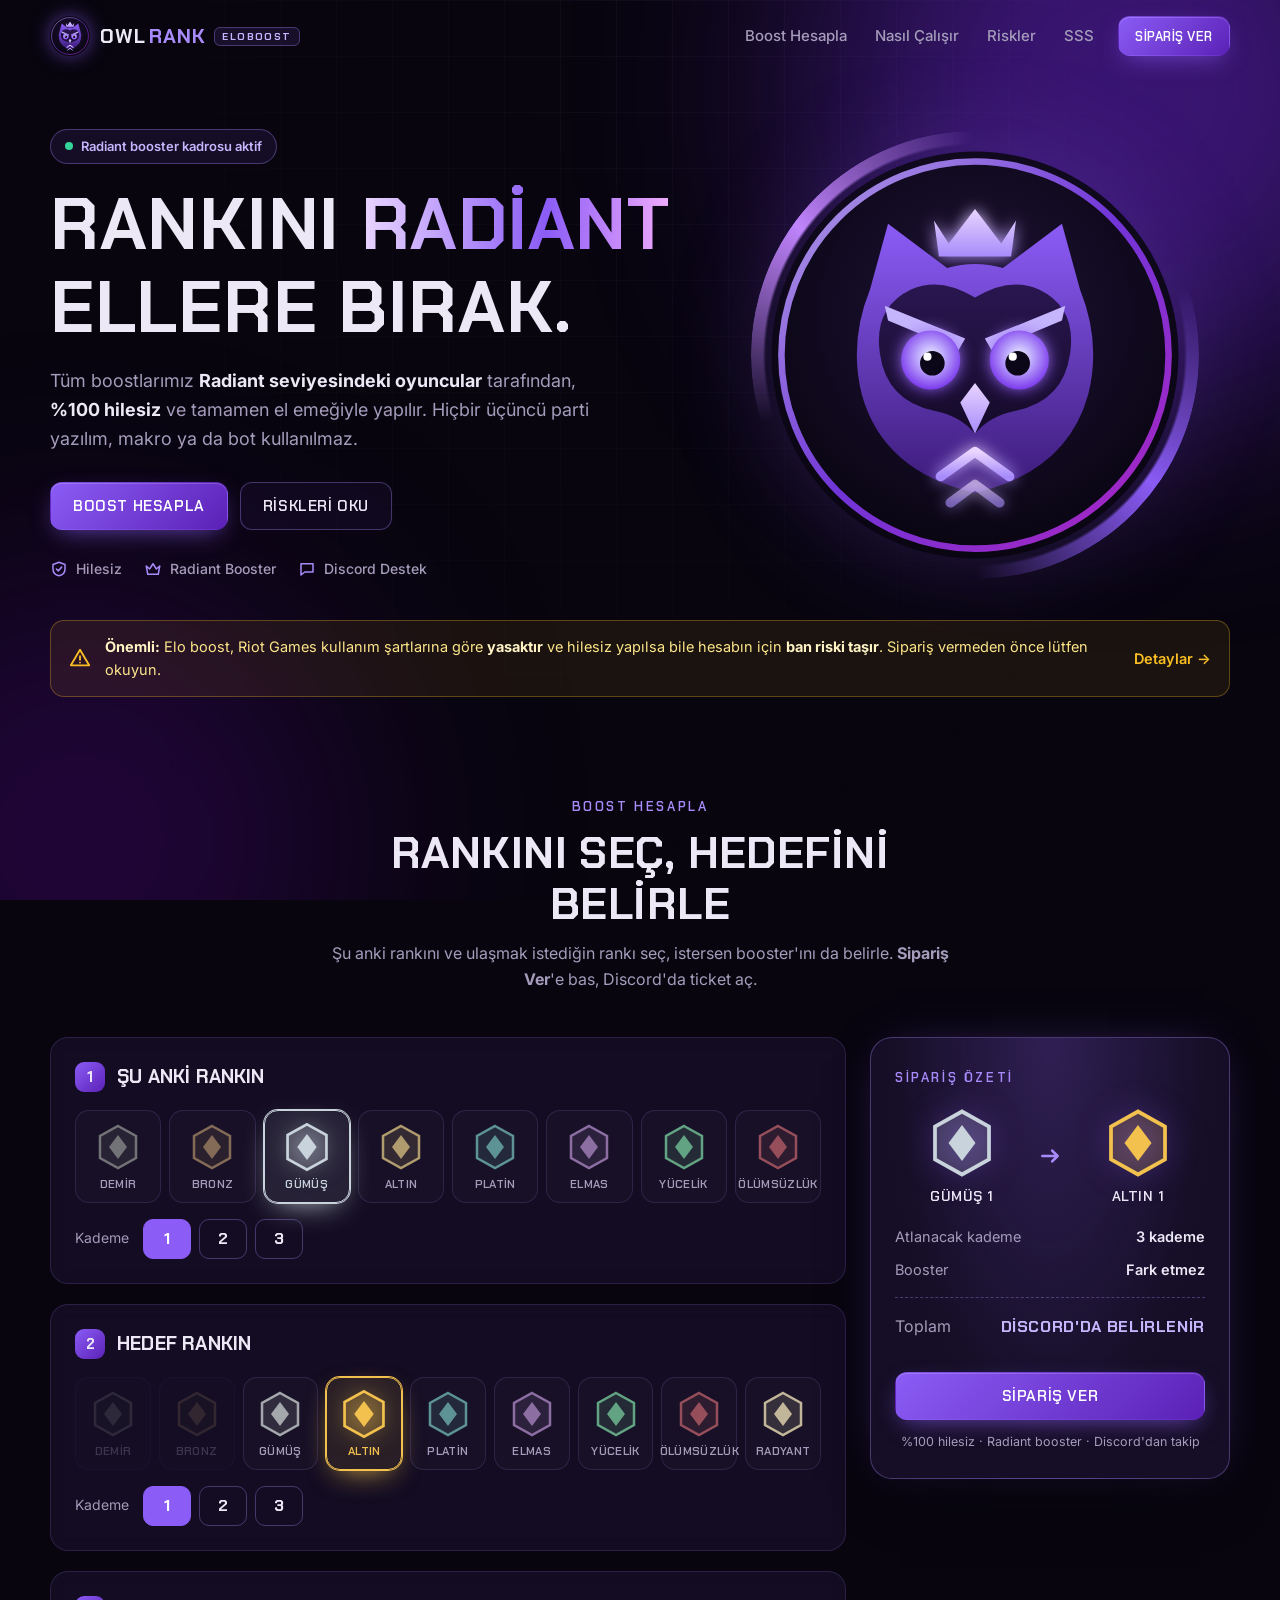
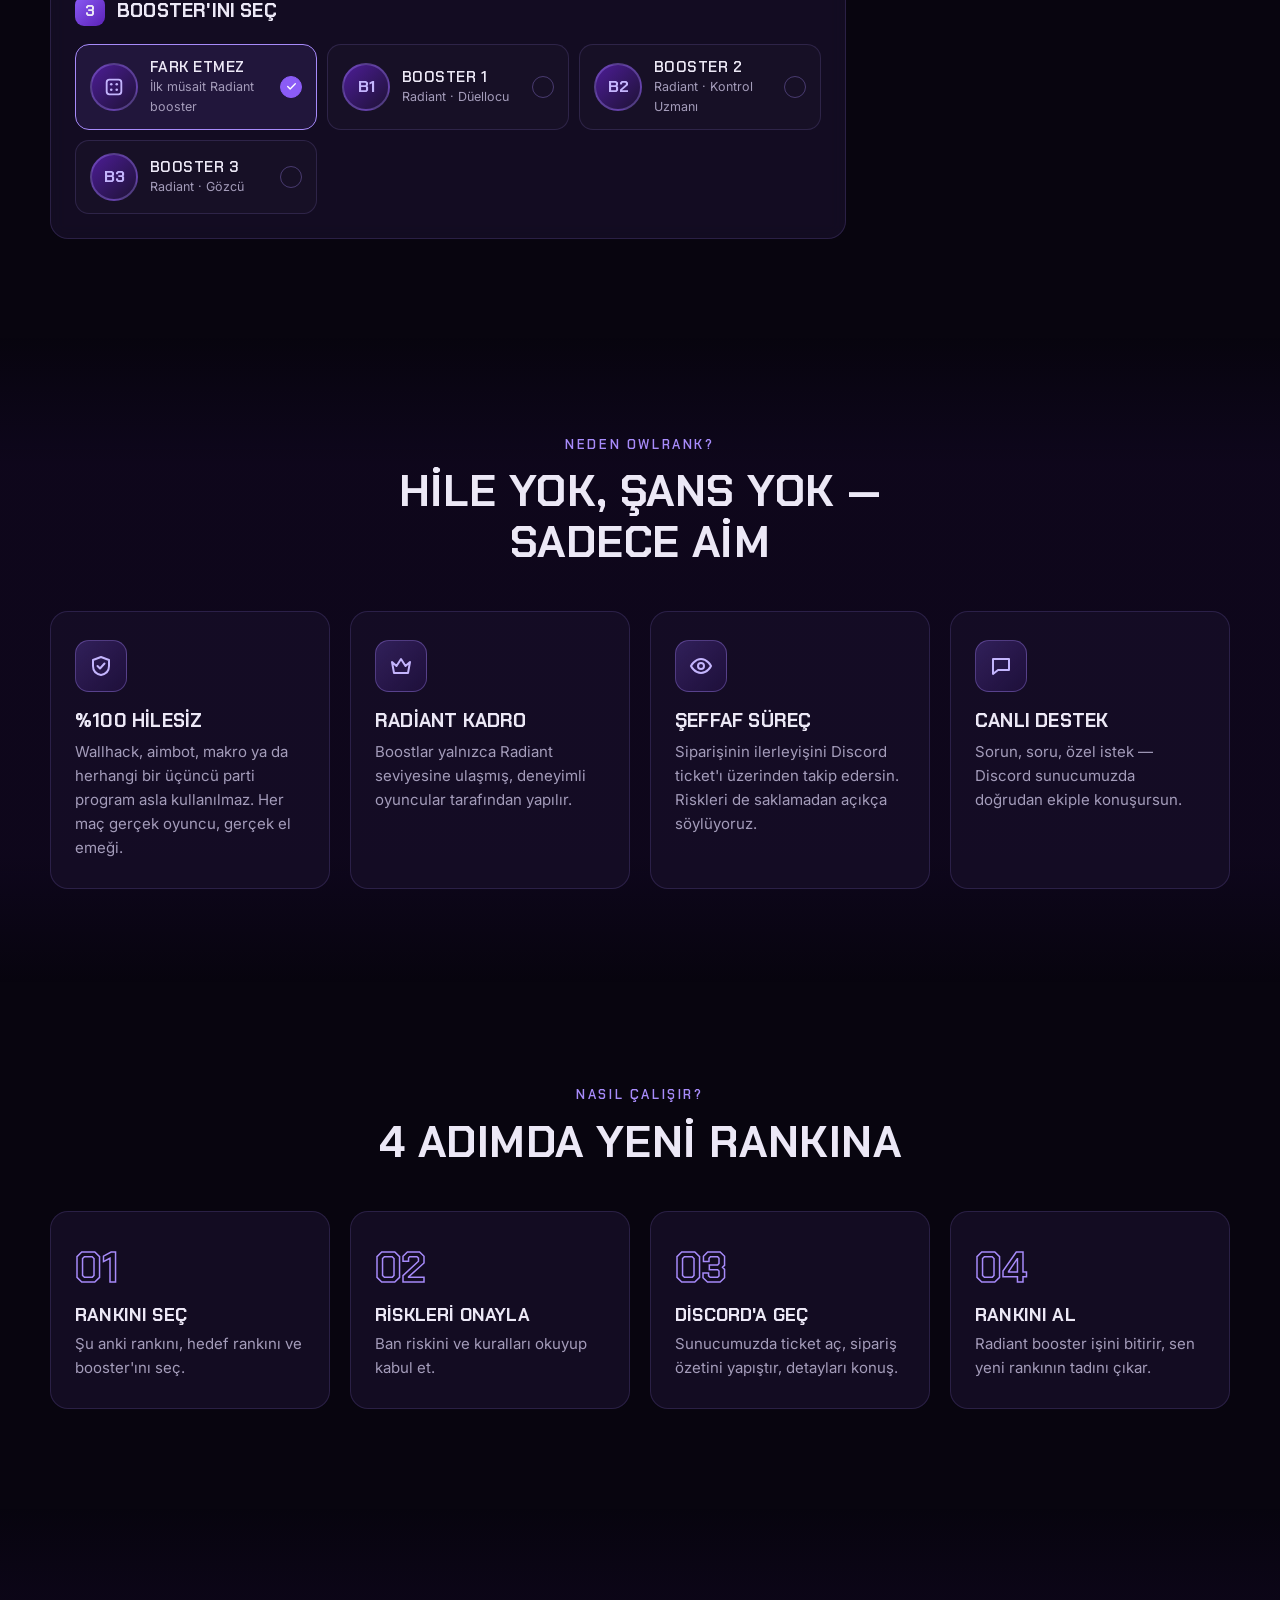
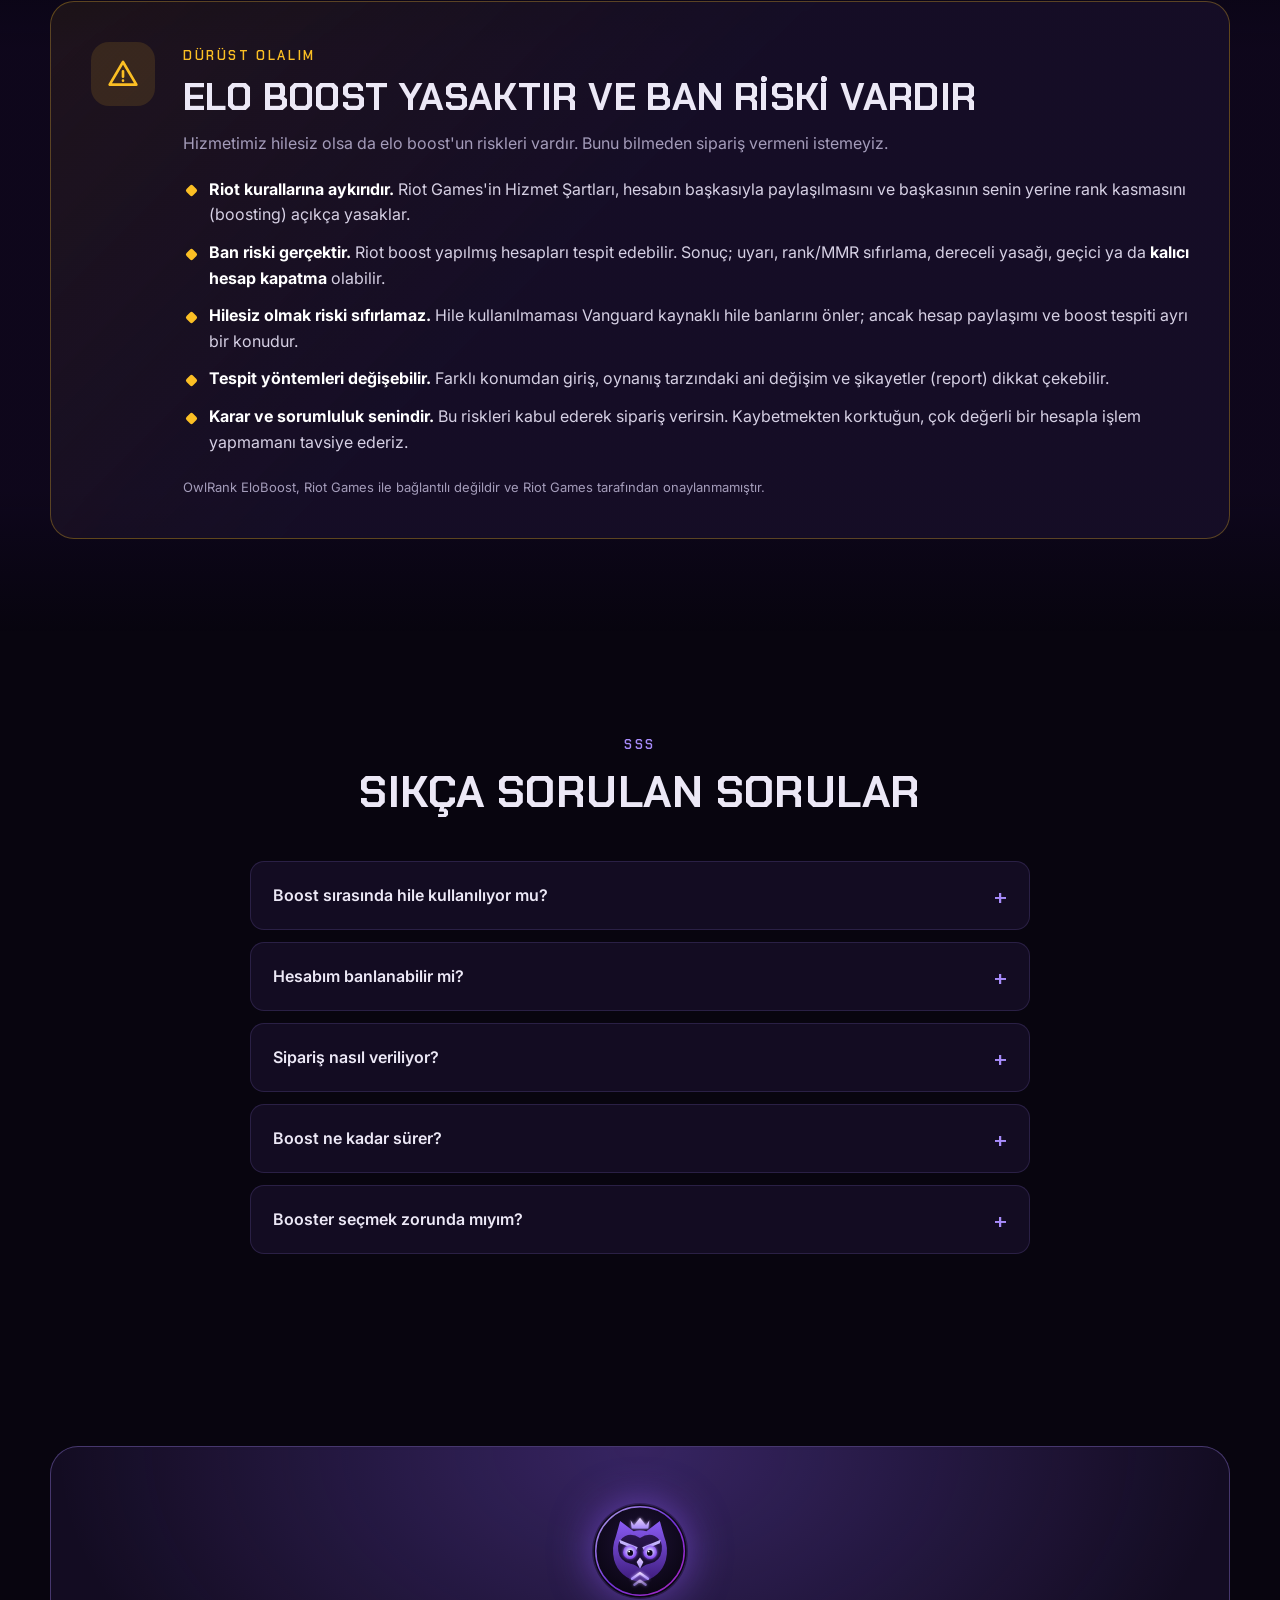
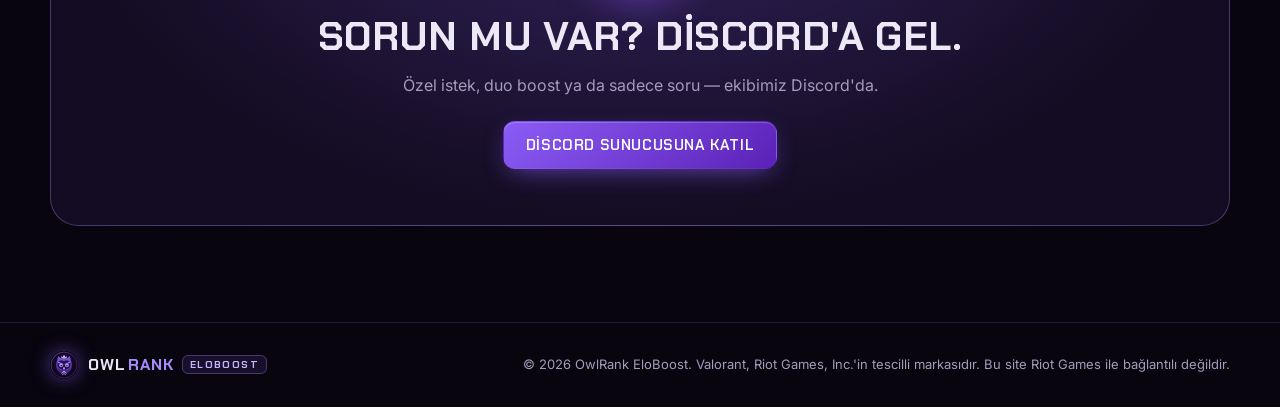
==== commit 9ffac927: "Siteyi OwlRank EloBoost olarak yeniden adlandır, yeni baykuş logosu ekle Co-Authored-By: Claude Opus" ====
--- a/boost/index.html
+++ b/boost/index.html
@@ -3,13 +3,14 @@
 <head>
   <meta charset="UTF-8">
   <meta name="viewport" content="width=device-width, initial-scale=1">
-  <title>KEYFS Boost — Valorant Elo Boost</title>
+  <title>OwlRank EloBoost — Valorant Elo Boost</title>
   <meta name="description" content="Radiant oyuncular tarafından, hilesiz ve tamamen el emeğiyle Valorant elo boost. Rankını ve hedefini seç, booster'ını belirle.">
   <meta name="theme-color" content="#08050f">
-  <meta property="og:title" content="KEYFS Boost — Valorant Elo Boost">
+  <meta property="og:title" content="OwlRank EloBoost — Valorant Elo Boost">
   <meta property="og:description" content="Radiant booster kadrosu, hilesiz boost. Rankını seç, sipariş Discord üzerinden.">
-  <meta property="og:image" content="assets/keyfs-logo.png">
-  <link rel="icon" href="assets/favicon.png" type="image/png">
+  <meta property="og:image" content="assets/owlrank-logo.png">
+  <link rel="icon" href="assets/owlrank-logo.svg" type="image/svg+xml">
+  <link rel="alternate icon" href="assets/favicon.png" type="image/png">
 
   <link rel="preconnect" href="https://fonts.googleapis.com">
   <link rel="preconnect" href="https://fonts.gstatic.com" crossorigin>
@@ -28,8 +29,8 @@
   <header class="nav" id="top">
     <div class="container nav__inner">
       <a href="#top" class="brand">
-        <img src="assets/keyfs-logo.png" alt="" width="40" height="40">
-        <span>KEYFS<b>BOOST</b></span>
+        <img src="assets/owlrank-logo.svg" alt="" width="40" height="40">
+        <span>OWL<b>RANK</b><small>ELOBOOST</small></span>
       </a>
       <nav class="nav__links" id="navLinks">
         <a href="#boost">Boost Hesapla</a>
@@ -68,7 +69,7 @@
         </div>
         <div class="hero__logo">
           <div class="logo-ring">
-            <img src="assets/keyfs-logo.png" alt="KEYFS logosu" width="420" height="420">
+            <img src="assets/owlrank-logo.svg" alt="OwlRank EloBoost logosu" width="420" height="420">
           </div>
         </div>
       </div>
@@ -143,7 +144,7 @@
     <section class="section section--alt">
       <div class="container">
         <div class="section__head">
-          <span class="eyebrow">Neden KEYFS?</span>
+          <span class="eyebrow">Neden OwlRank?</span>
           <h2>Hile yok, şans yok — sadece aim</h2>
         </div>
         <div class="features">
@@ -203,7 +204,7 @@
               <li><strong>Tespit yöntemleri değişebilir.</strong> Farklı konumdan giriş, oynanış tarzındaki ani değişim ve şikayetler (report) dikkat çekebilir.</li>
               <li><strong>Karar ve sorumluluk senindir.</strong> Bu riskleri kabul ederek sipariş verirsin. Kaybetmekten korktuğun, çok değerli bir hesapla işlem yapmamanı tavsiye ederiz.</li>
             </ul>
-            <p class="risk__foot">KEYFS Boost, Riot Games ile bağlantılı değildir ve Riot Games tarafından onaylanmamıştır.</p>
+            <p class="risk__foot">OwlRank EloBoost, Riot Games ile bağlantılı değildir ve Riot Games tarafından onaylanmamıştır.</p>
           </div>
         </div>
       </div>
@@ -245,7 +246,7 @@
     <section class="section">
       <div class="container">
         <div class="cta">
-          <img src="assets/keyfs-logo.png" alt="" width="96" height="96">
+          <img src="assets/owlrank-logo.svg" alt="" width="96" height="96">
           <h2>Sorun mu var? Discord'a gel.</h2>
           <p>Özel istek, duo boost ya da sadece soru — ekibimiz Discord'da.</p>
           <a href="#" class="btn btn--primary" data-discord>Discord Sunucusuna Katıl</a>
@@ -256,8 +257,8 @@
 
   <footer class="footer">
     <div class="container footer__inner">
-      <span class="brand brand--sm"><img src="assets/keyfs-logo.png" alt="" width="28" height="28"><span>KEYFS<b>BOOST</b></span></span>
-      <p>© <span id="year"></span> KEYFS Boost. Valorant, Riot Games, Inc.'in tescilli markasıdır. Bu site Riot Games ile bağlantılı değildir.</p>
+      <span class="brand brand--sm"><img src="assets/owlrank-logo.svg" alt="" width="28" height="28"><span>OWL<b>RANK</b><small>ELOBOOST</small></span></span>
+      <p>© <span id="year"></span> OwlRank EloBoost. Valorant, Riot Games, Inc.'in tescilli markasıdır. Bu site Riot Games ile bağlantılı değildir.</p>
     </div>
   </footer>
 
--- a/boost/style.css
+++ b/boost/style.css
@@ -1,4 +1,4 @@
-/* ================= KEYFS BOOST ================= */
+/* ================= OWLRANK ELOBOOST ================= */
 :root {
   --bg: #08050f;
   --bg-2: #0e0919;
@@ -86,6 +86,12 @@
 .brand b { color: var(--violet-2); font-weight: 700; margin-left: 2px; }
 .brand img { border-radius: 50%; box-shadow: 0 0 18px rgba(139,92,246,.55); }
 .brand--sm { font-size: 16px; }
+.brand small {
+  margin-left: 8px; padding: 2px 7px; border-radius: 6px;
+  font: 700 10px var(--display); letter-spacing: .14em; color: var(--violet-3);
+  border: 1px solid var(--line-strong); background: rgba(139,92,246,.12);
+  vertical-align: middle; position: relative; top: -2px;
+}
 .nav__links { display: flex; gap: 28px; margin-left: auto; }
 .nav__links a { color: var(--muted); text-decoration: none; font-weight: 500; font-size: 15px; transition: color .2s; }
 .nav__links a:hover { color: var(--text); }
@@ -122,7 +128,7 @@
   -webkit-mask: radial-gradient(circle, transparent 66%, #000 67%);
 }
 .logo-ring::after { content: ""; position: absolute; inset: 10%; border-radius: 50%; background: var(--violet); filter: blur(70px); opacity: .45; z-index: -1; }
-.logo-ring img { width: 100%; border-radius: 50%; position: relative; }
+.logo-ring img { width: 100%; height: 100%; border-radius: 50%; position: relative; }
 @keyframes spin { to { transform: rotate(360deg); } }
 @keyframes float { 50% { transform: translateY(-12px); } }
 
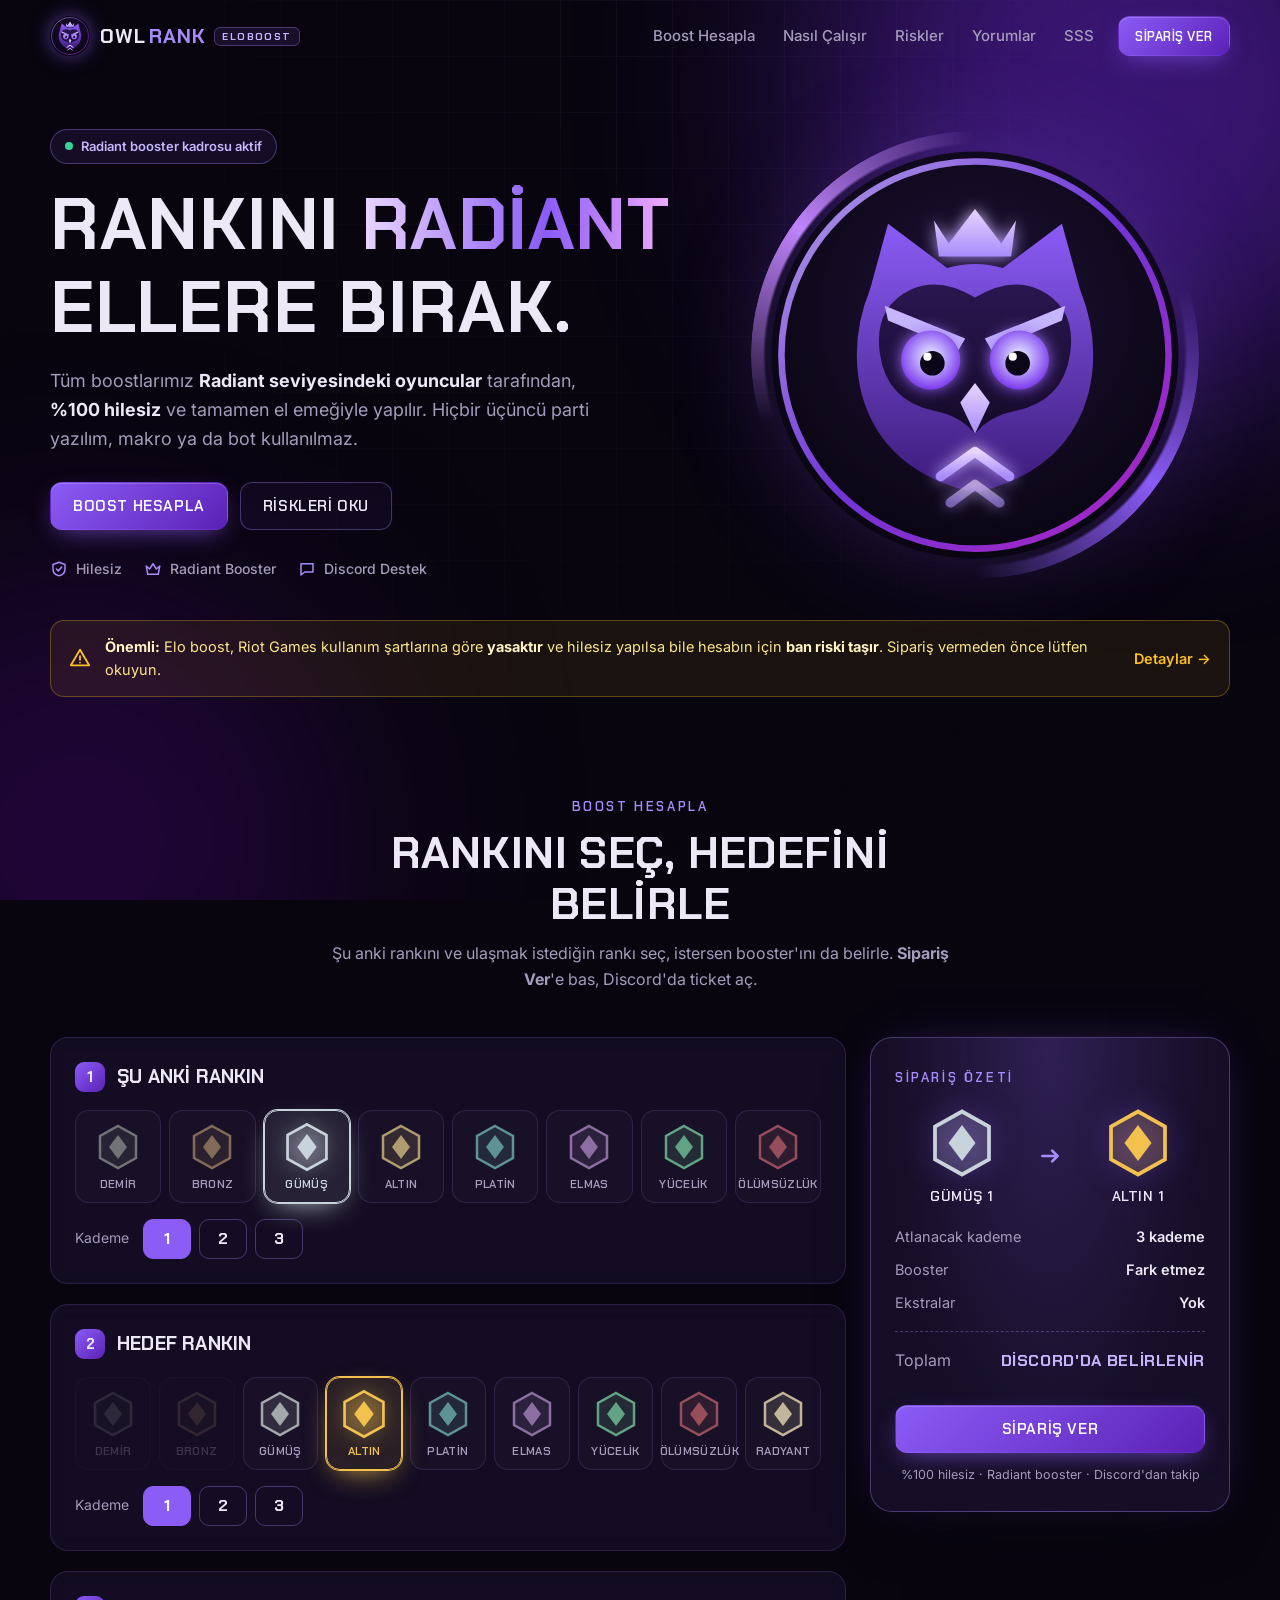
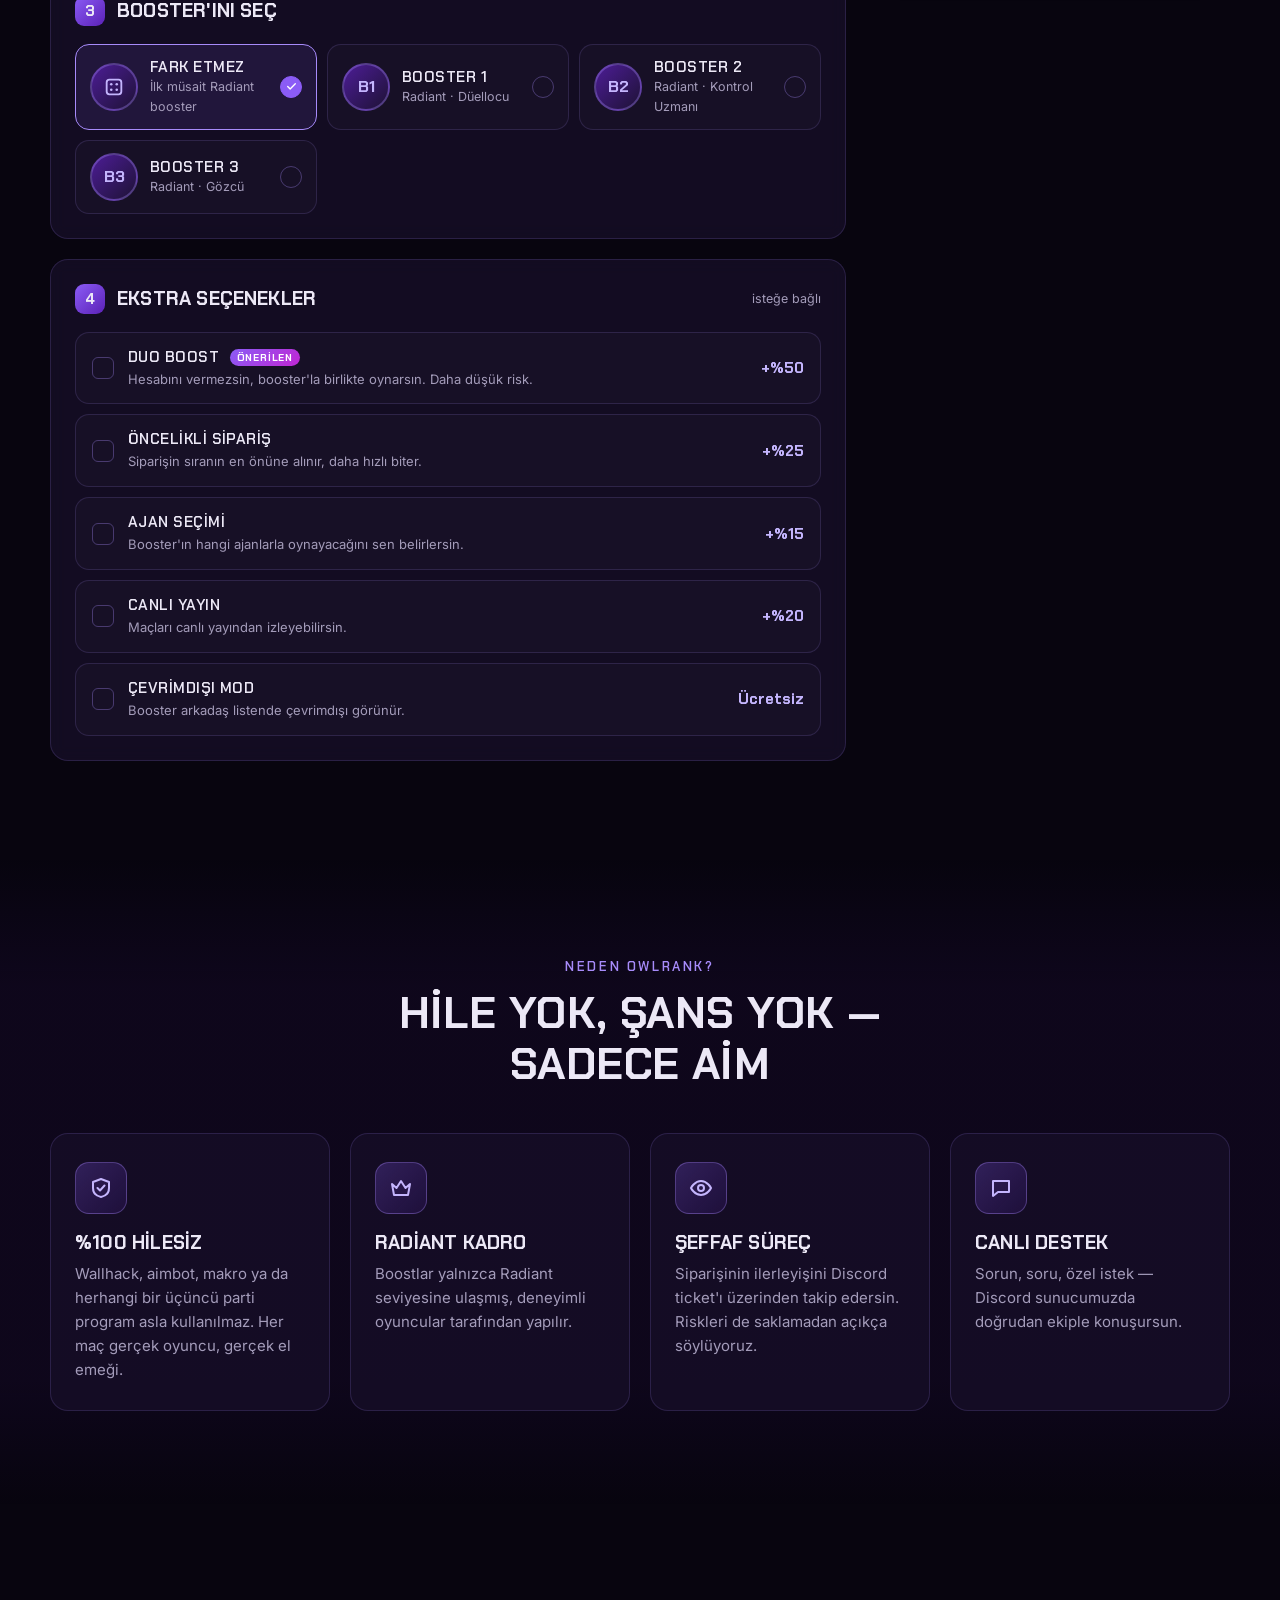
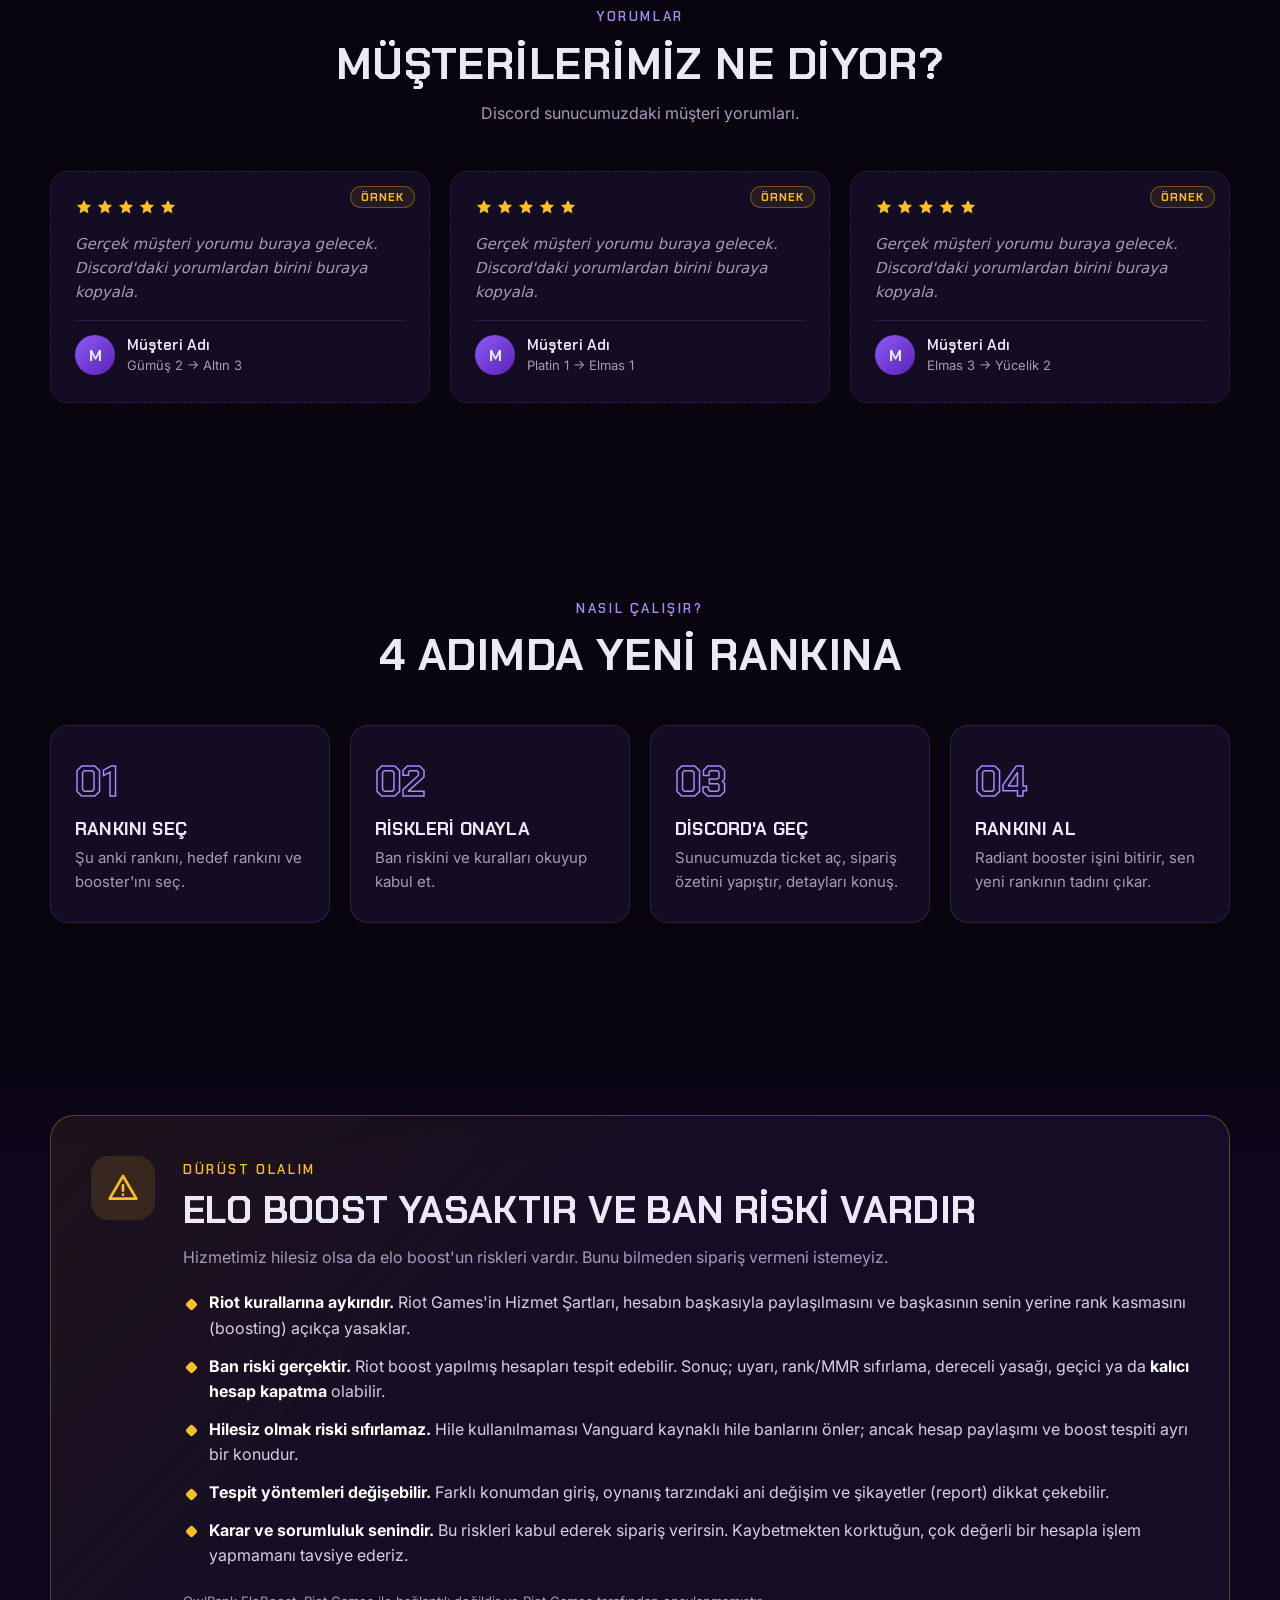
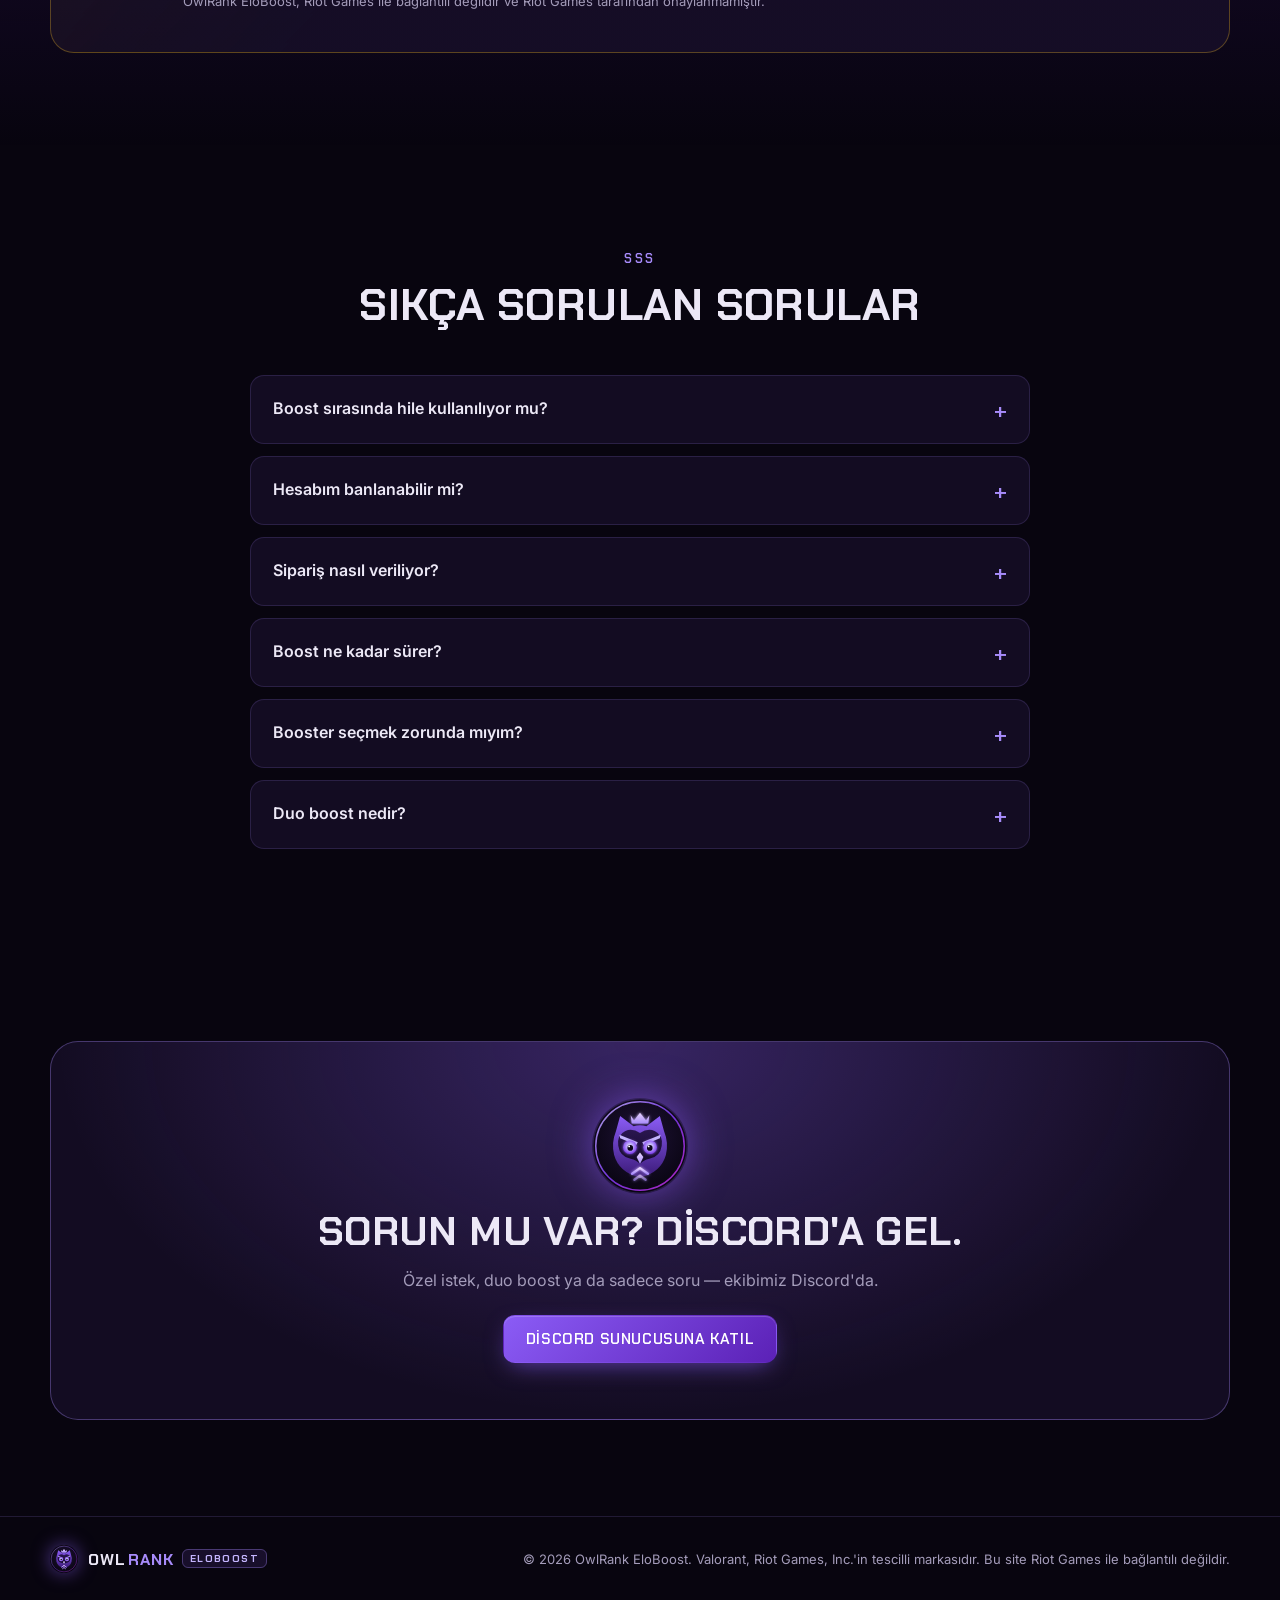
==== commit 10cf2fa8: "Boost hesaplayıcıya ekstra seçenekler ve yorum bölümü ekle Duo boost, öncelikli sipariş, ajan seçimi" ====
--- a/boost/index.html
+++ b/boost/index.html
@@ -36,6 +36,7 @@
         <a href="#boost">Boost Hesapla</a>
         <a href="#nasil">Nasıl Çalışır</a>
         <a href="#risk">Riskler</a>
+        <a href="#yorumlar">Yorumlar</a>
         <a href="#sss">SSS</a>
       </nav>
       <a href="#boost" class="btn btn--primary btn--sm nav__cta">Sipariş Ver</a>
@@ -115,6 +116,12 @@
               <div class="calc__title"><span class="calc__no">3</span><h3>Booster'ını seç</h3></div>
               <div class="boosters" id="boosters" role="radiogroup" aria-label="Booster"></div>
             </div>
+
+            <!-- 4. Ekstralar -->
+            <div class="calc__block">
+              <div class="calc__title"><span class="calc__no">4</span><h3>Ekstra seçenekler</h3><span class="calc__opt">isteğe bağlı</span></div>
+              <div class="extras" id="extras"></div>
+            </div>
           </div>
 
           <!-- Özet -->
@@ -128,6 +135,7 @@
             <dl class="summary__list">
               <div><dt>Atlanacak kademe</dt><dd id="sumSteps">–</dd></div>
               <div><dt>Booster</dt><dd id="sumBooster">–</dd></div>
+              <div><dt>Ekstralar</dt><dd id="sumExtras">–</dd></div>
             </dl>
             <div class="summary__price">
               <span>Toplam</span>
@@ -172,6 +180,18 @@
       </div>
     </section>
 
+    <!-- ============ YORUMLAR ============ -->
+    <section class="section" id="yorumlar">
+      <div class="container">
+        <div class="section__head">
+          <span class="eyebrow">Yorumlar</span>
+          <h2>Müşterilerimiz ne diyor?</h2>
+          <p>Discord sunucumuzdaki müşteri yorumları.</p>
+        </div>
+        <div class="reviews" id="reviews"></div>
+      </div>
+    </section>
+
     <!-- ============ NASIL ÇALIŞIR ============ -->
     <section class="section" id="nasil">
       <div class="container">
@@ -238,6 +258,10 @@
             <summary>Booster seçmek zorunda mıyım?</summary>
             <p>Hayır. "Fark etmez" seçersen siparişin ilk müsait Radiant booster'a verilir. Belirli bir booster istersen onu seçebilirsin.</p>
           </details>
+          <details>
+            <summary>Duo boost nedir?</summary>
+            <p>Duo boost'ta hesabını kimseyle paylaşmazsın; booster seninle aynı takımda oynar. Valorant'ın rank farkı kuralları nedeniyle booster, senin rankına uygun bir hesaptan oyuna girer. Hesap paylaşımı olmadığı için risk daha düşüktür ancak sıfır değildir.</p>
+          </details>
         </div>
       </div>
     </section>
@@ -295,6 +319,7 @@
     <symbol id="i-alert" viewBox="0 0 24 24"><path fill="none" stroke="currentColor" stroke-width="2" stroke-linejoin="round" d="M12 3 2 20h20L12 3Z"/><path stroke="currentColor" stroke-width="2" stroke-linecap="round" d="M12 10v4M12 17h.01"/></symbol>
     <symbol id="i-check" viewBox="0 0 24 24"><path fill="none" stroke="currentColor" stroke-width="2.5" stroke-linecap="round" stroke-linejoin="round" d="m5 12 4.5 4.5L19 7"/></symbol>
     <symbol id="i-arrow" viewBox="0 0 24 24"><path fill="none" stroke="currentColor" stroke-width="2.5" stroke-linecap="round" stroke-linejoin="round" d="M5 12h14m-5-5 5 5-5 5"/></symbol>
+    <symbol id="i-star" viewBox="0 0 24 24"><path fill="currentColor" d="m12 2.5 2.9 6 6.6.9-4.8 4.6 1.2 6.5L12 17.4l-5.9 3.1 1.2-6.5L2.5 9.4l6.6-.9z"/></symbol>
     <symbol id="i-dice" viewBox="0 0 24 24"><rect x="4" y="4" width="16" height="16" rx="3" fill="none" stroke="currentColor" stroke-width="2"/><circle cx="9" cy="9" r="1.4" fill="currentColor"/><circle cx="15" cy="15" r="1.4" fill="currentColor"/><circle cx="15" cy="9" r="1.4" fill="currentColor"/><circle cx="9" cy="15" r="1.4" fill="currentColor"/></symbol>
     <!-- Basit rank amblemi (orijinal tasarım, renk JS'ten gelir) -->
     <symbol id="i-rank" viewBox="0 0 48 48"><path d="M24 3 42 13v22L24 45 6 35V13L24 3Z" fill="currentColor" opacity=".18"/><path d="M24 3 42 13v22L24 45 6 35V13L24 3Z" fill="none" stroke="currentColor" stroke-width="2.5"/><path d="M24 12 33 24 24 36 15 24Z" fill="currentColor"/></symbol>
--- a/boost/style.css
+++ b/boost/style.css
@@ -224,6 +224,29 @@
 .booster__extra + .booster__check { margin-left: 8px; }
 .booster.is-active .booster__check { background: var(--violet); border-color: var(--violet); color: #fff; }
 
+.calc__opt { margin-left: auto; color: var(--muted); font-size: 12.5px; }
+.extras { display: grid; gap: 10px; }
+.extra {
+  display: flex; align-items: center; gap: 14px; text-align: left; width: 100%;
+  padding: 14px 16px; border-radius: 14px; cursor: pointer; color: var(--text); font: inherit;
+  background: rgba(255,255,255,.02); border: 1px solid var(--line); transition: border-color .2s, background .2s;
+}
+.extra:hover { border-color: var(--line-strong); }
+.extra.is-active { border-color: var(--violet-2); background: rgba(139,92,246,.12); }
+.extra__box {
+  width: 22px; height: 22px; border-radius: 6px; flex-shrink: 0; display: grid; place-items: center;
+  border: 1.5px solid var(--line-strong); color: transparent; font-size: 13px; transition: all .2s;
+}
+.extra.is-active .extra__box { background: var(--violet); border-color: var(--violet); color: #fff; }
+.extra__info { display: grid; gap: 2px; min-width: 0; }
+.extra__info strong { font: 600 15px var(--display); text-transform: uppercase; letter-spacing: .03em; }
+.extra__info em {
+  font: 700 10px var(--display); font-style: normal; letter-spacing: .08em; color: #fff; margin-left: 6px;
+  padding: 2px 7px; border-radius: 99px; background: linear-gradient(135deg, var(--violet), #c026d3); vertical-align: middle;
+}
+.extra__info small { color: var(--muted); font-size: 13px; }
+.extra__pct { margin-left: auto; font: 700 15px var(--display); color: var(--violet-3); white-space: nowrap; }
+
 .summary {
   position: sticky; top: 92px;
   padding: 26px 24px; border-radius: 22px;
@@ -246,6 +269,31 @@
 .summary__note { text-align: center; color: var(--muted); font-size: 12.5px; margin-top: 12px; }
 .modal__detail { color: var(--muted); font-size: 14.5px; margin-bottom: 4px; }
 
+/* ---------- Yorumlar ---------- */
+.reviews { display: grid; grid-template-columns: repeat(auto-fit, minmax(280px, 1fr)); gap: 20px; }
+.review {
+  position: relative; margin: 0; padding: 26px 24px; border-radius: var(--radius);
+  background: var(--card); border: 1px solid var(--line); display: flex; flex-direction: column; gap: 16px;
+}
+.review--sample { border-style: dashed; }
+.review__sample {
+  position: absolute; top: 14px; right: 14px; padding: 3px 10px; border-radius: 99px;
+  font: 700 11px var(--display); letter-spacing: .1em; text-transform: uppercase;
+  color: var(--warn); background: var(--warn-bg); border: 1px solid rgba(251,191,36,.35);
+}
+.review__stars { display: flex; gap: 3px; font-size: 18px; color: rgba(255,255,255,.15); }
+.review__stars .on { color: #fbbf24; }
+.review blockquote { margin: 0; color: #d6d0e4; font-size: 15px; flex: 1; }
+.review--sample blockquote { color: var(--muted); font-style: italic; }
+.review figcaption { display: flex; align-items: center; gap: 12px; padding-top: 14px; border-top: 1px solid var(--line); }
+.review figcaption > span:last-child { display: grid; }
+.review strong { font: 600 15px var(--display); }
+.review small { color: var(--muted); font-size: 13px; }
+.review__avatar {
+  width: 40px; height: 40px; border-radius: 50%; display: grid; place-items: center;
+  background: linear-gradient(135deg, var(--violet), var(--violet-dark)); font: 700 16px var(--display);
+}
+
 /* ---------- Özellikler ---------- */
 .features { display: grid; grid-template-columns: repeat(4, 1fr); gap: 20px; }
 .feature { padding: 28px 24px; border-radius: var(--radius); background: var(--card); border: 1px solid var(--line); }
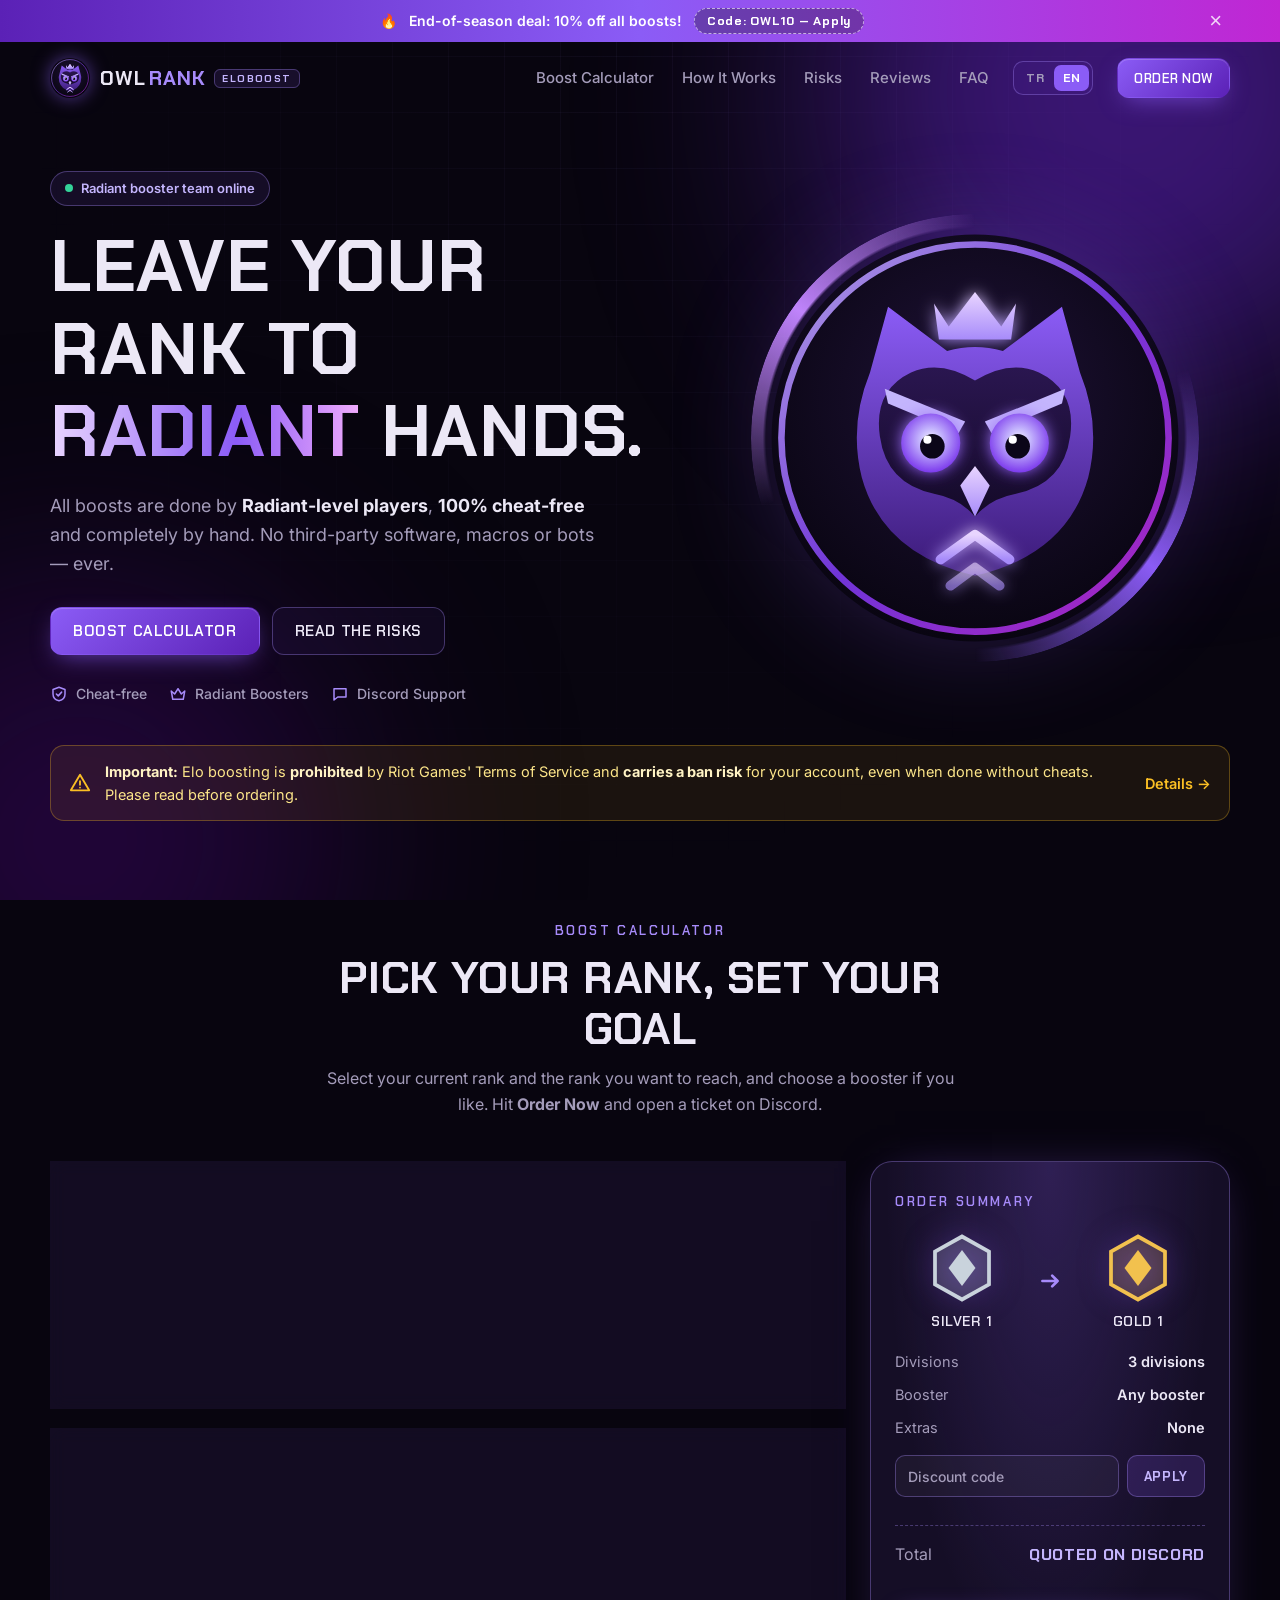
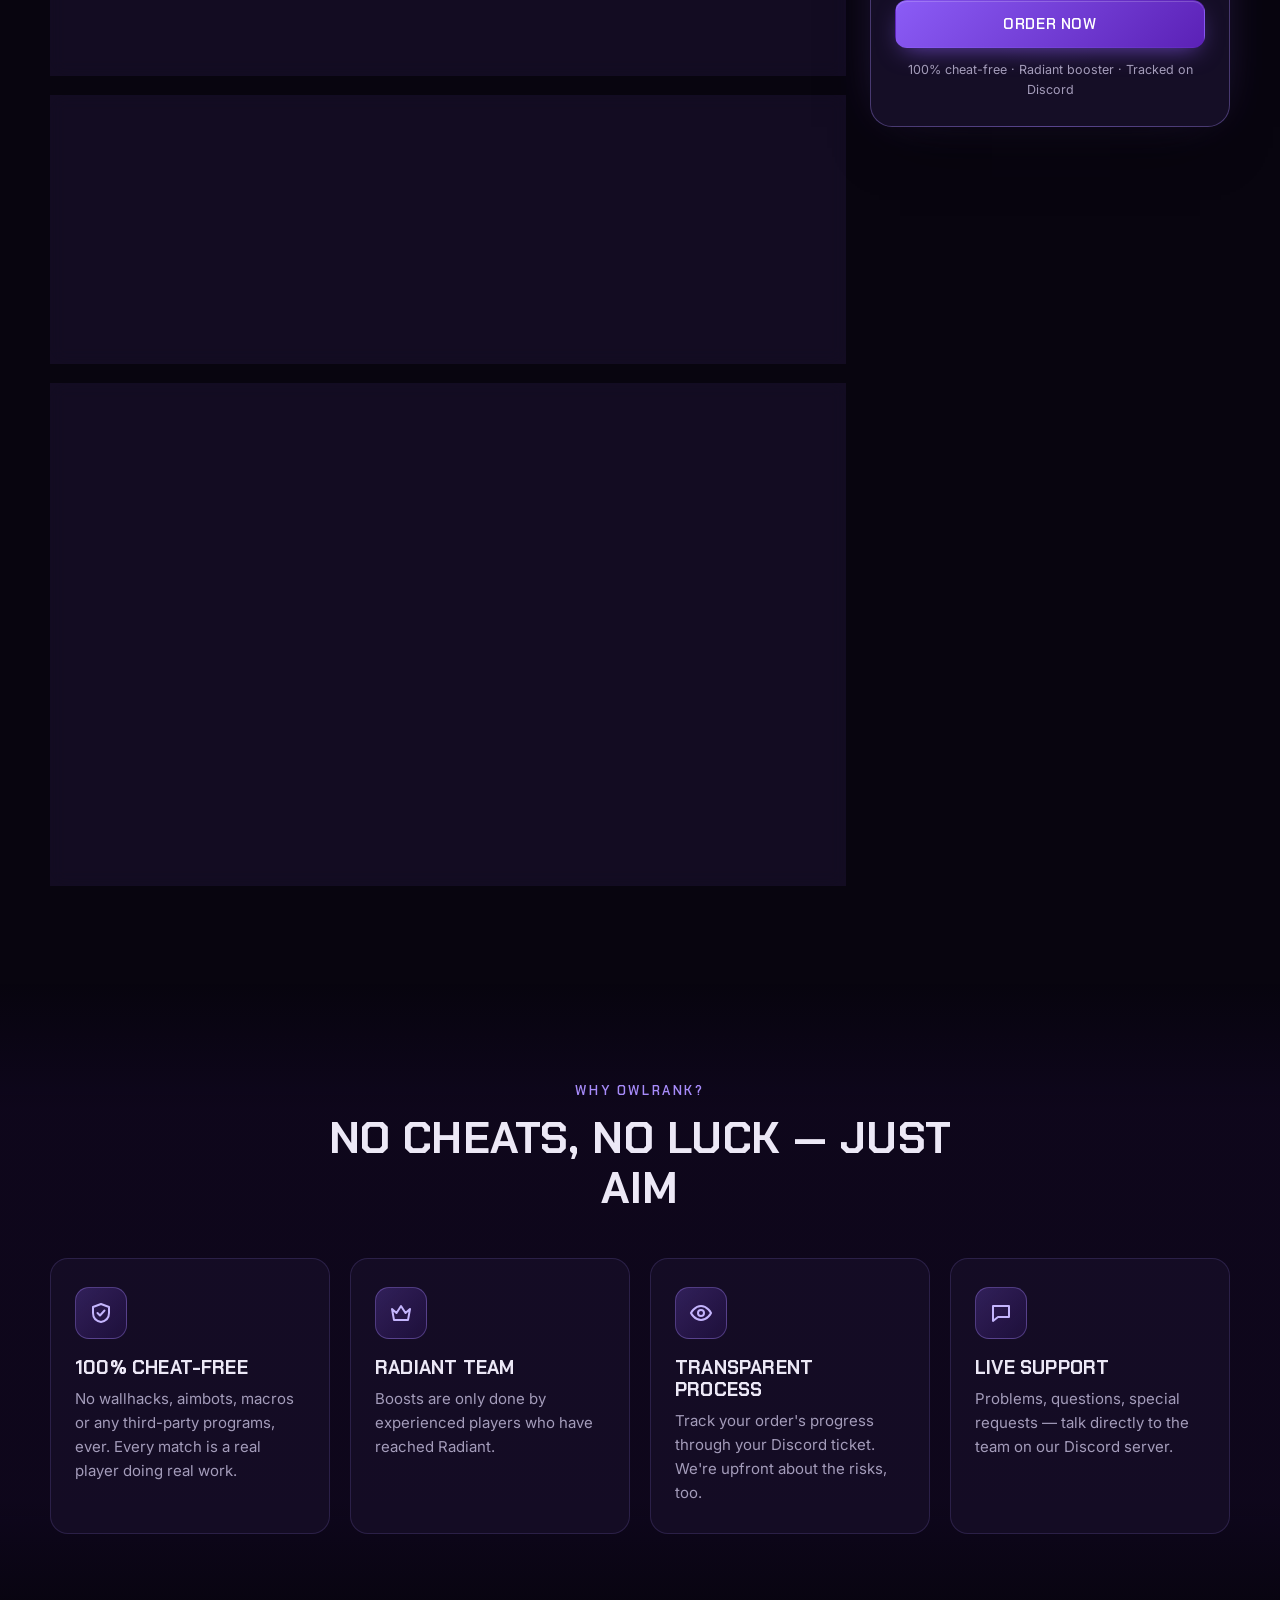
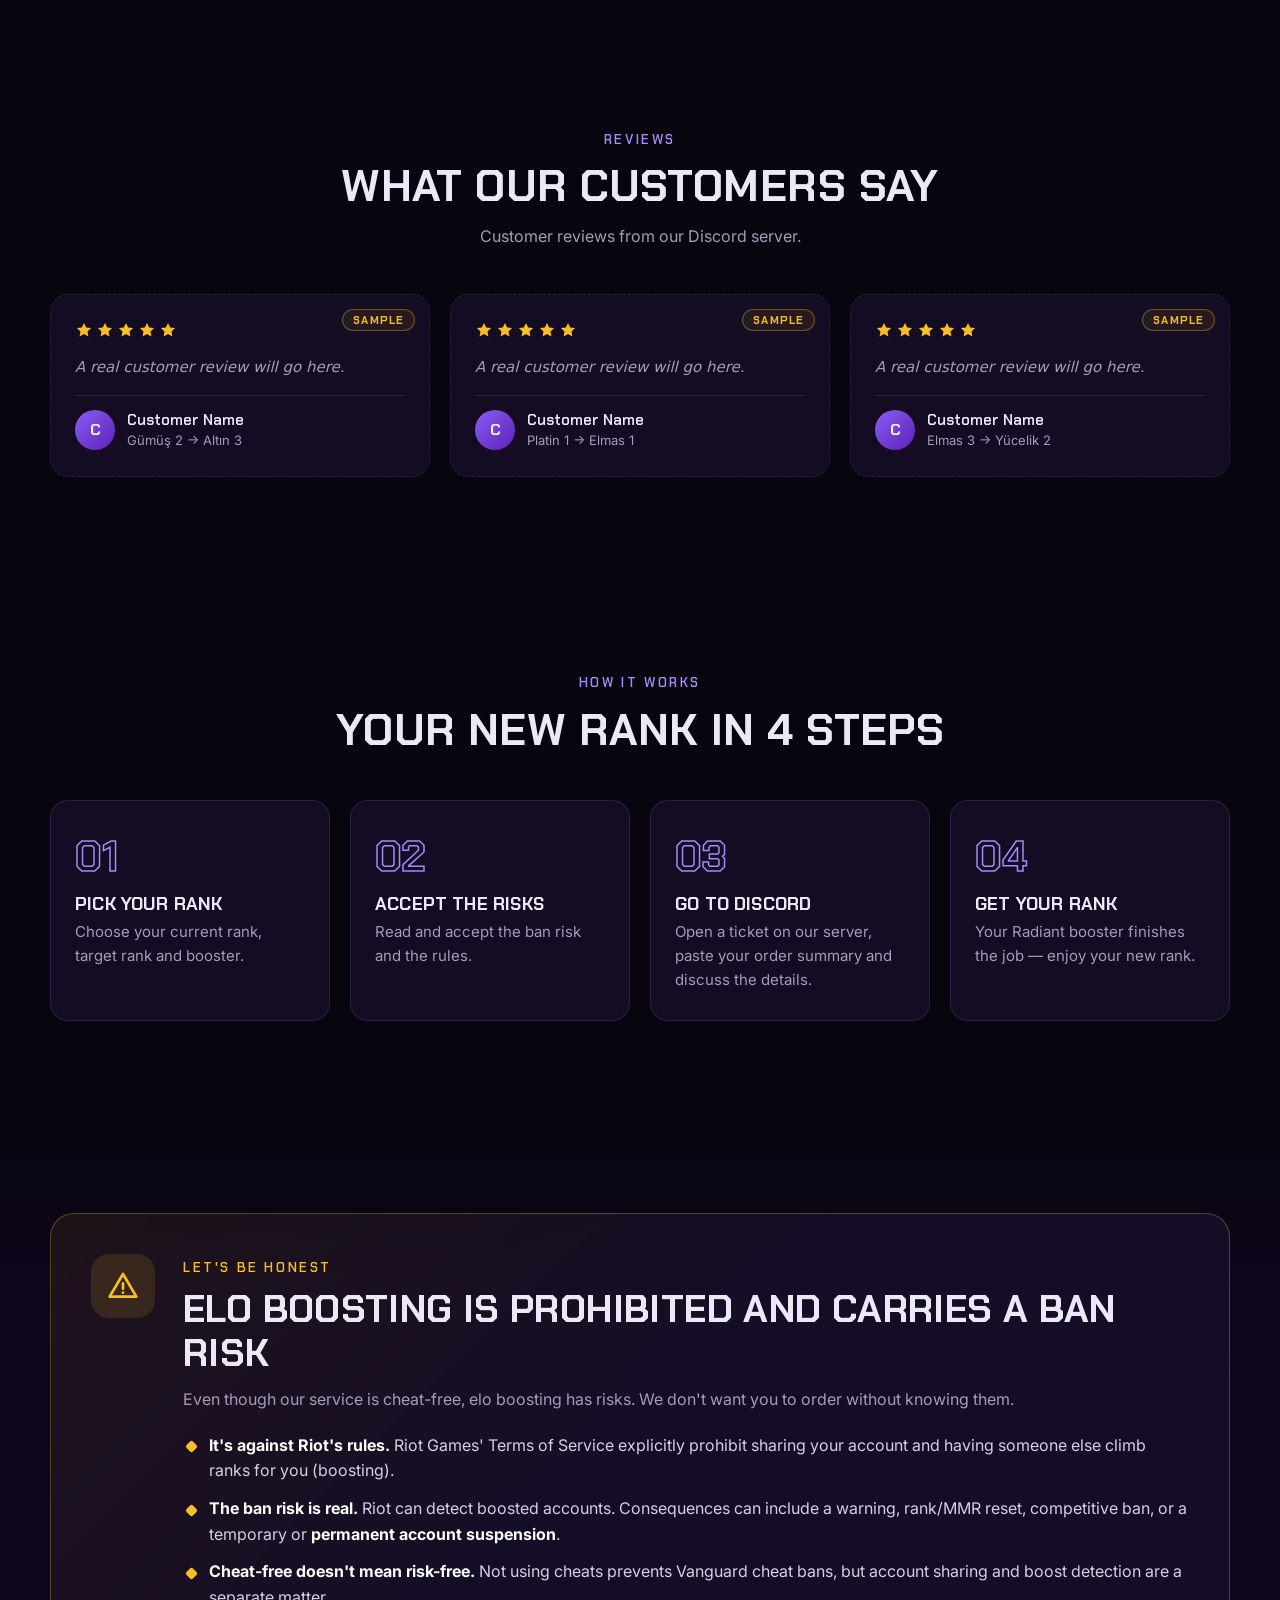
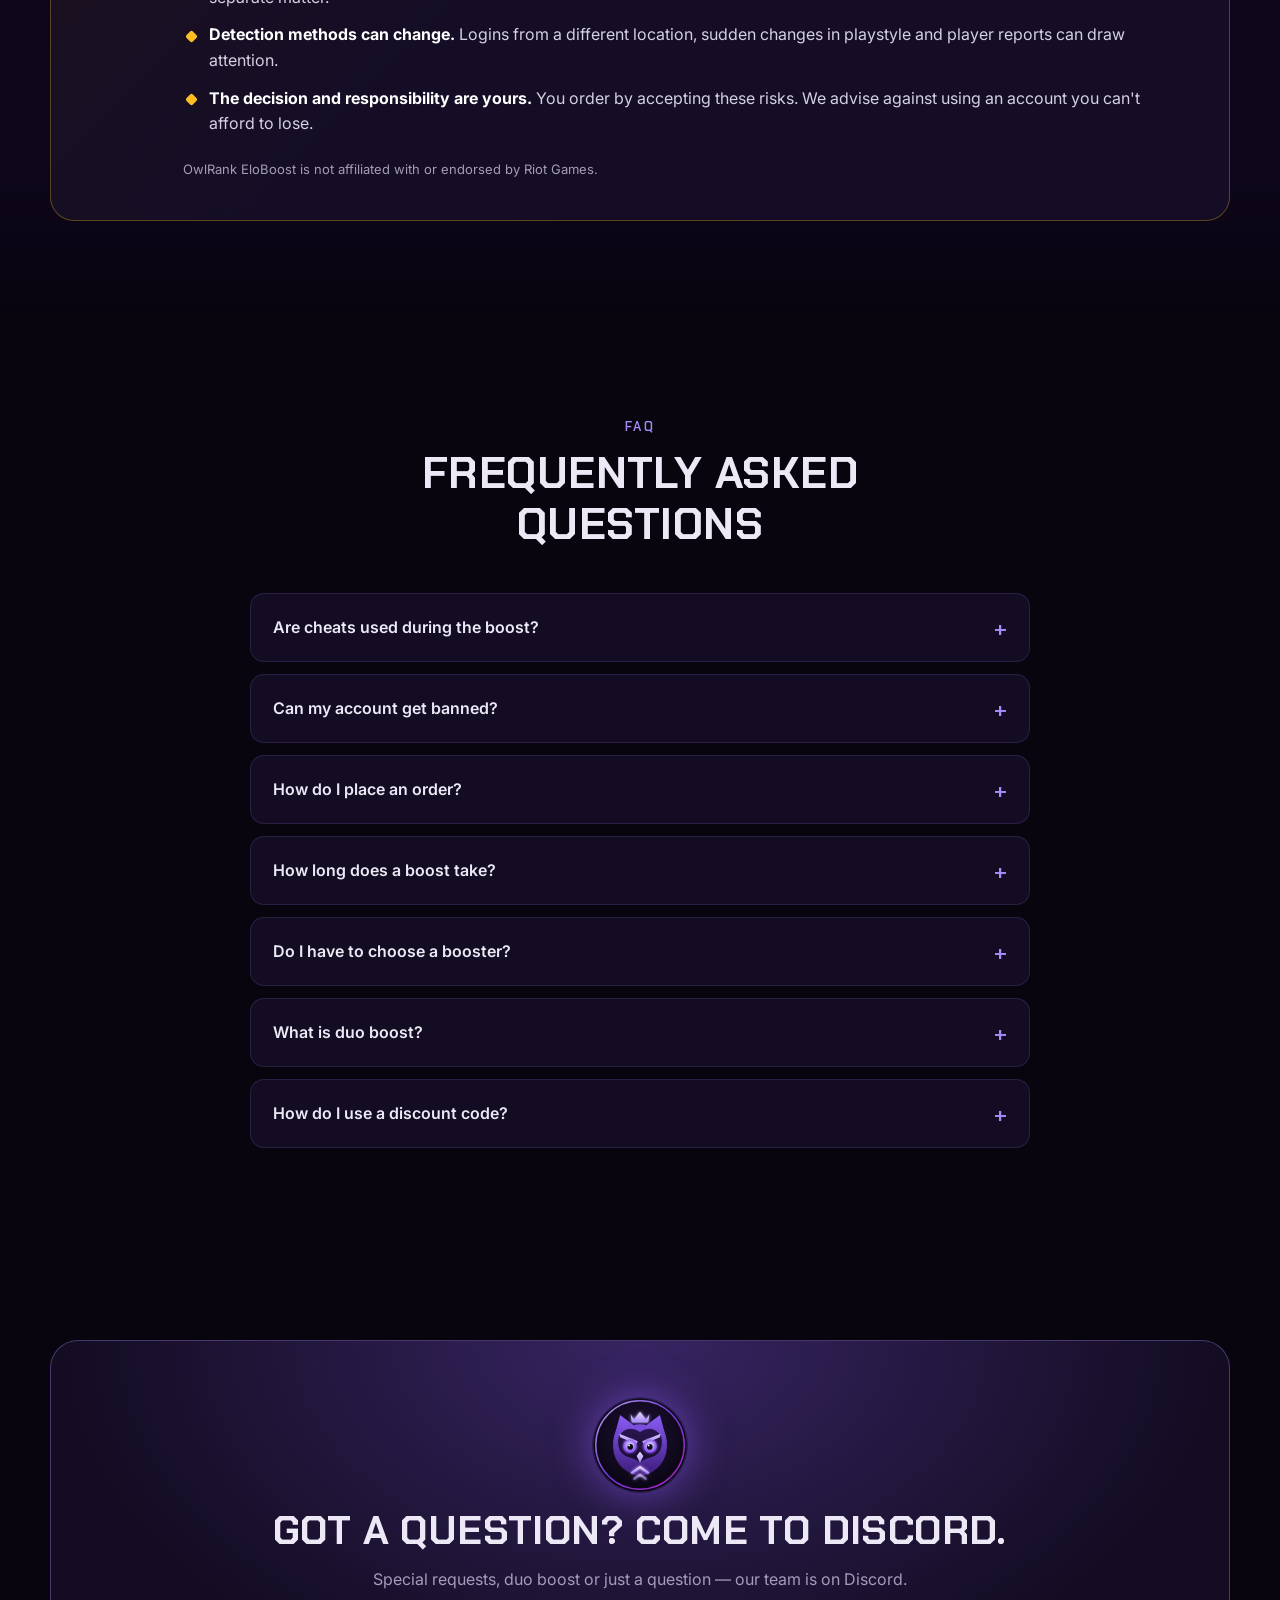
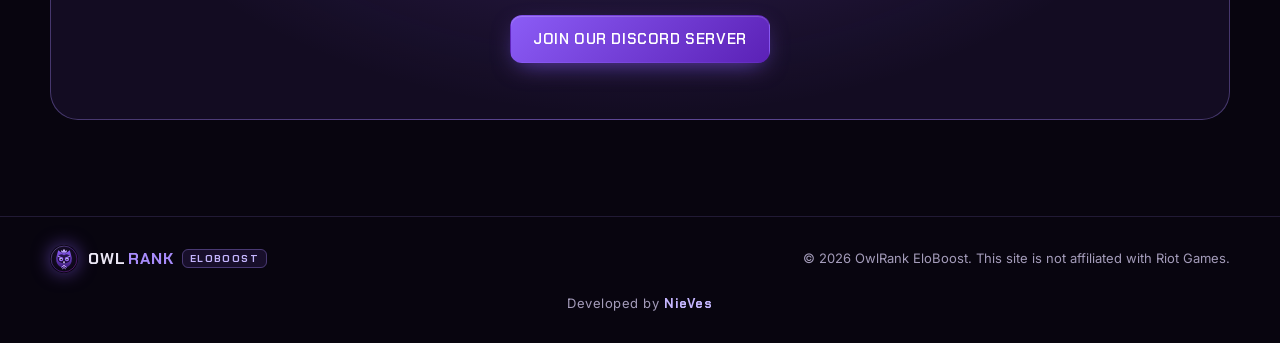
==== commit 5f9dd43e: "İndirim kodu, kampanya bandı ve İngilizce dil seçeneği ekle Footer'dan tescilli marka cümlesi kaldır" ====
--- a/boost/index.html
+++ b/boost/index.html
@@ -25,6 +25,16 @@
     <span class="bg__grid"></span>
   </div>
 
+  <!-- ============ KAMPANYA BANDI (script.js > CAMPAIGN) ============ -->
+  <div class="promo" id="promo" hidden>
+    <div class="container promo__inner">
+      <span class="promo__icon" aria-hidden="true">🔥</span>
+      <p class="promo__text" id="promoText"></p>
+      <button class="promo__code" id="promoCode" type="button"></button>
+      <button class="promo__x" id="promoClose" type="button" aria-label="Kapat" data-i18n-aria="close">×</button>
+    </div>
+  </div>
+
   <!-- ============ ÜST MENÜ ============ -->
   <header class="nav" id="top">
     <div class="container nav__inner">
@@ -33,14 +43,18 @@
         <span>OWL<b>RANK</b><small>ELOBOOST</small></span>
       </a>
       <nav class="nav__links" id="navLinks">
-        <a href="#boost">Boost Hesapla</a>
-        <a href="#nasil">Nasıl Çalışır</a>
-        <a href="#risk">Riskler</a>
-        <a href="#yorumlar">Yorumlar</a>
-        <a href="#sss">SSS</a>
+        <a href="#boost" data-i18n="nav.boost">Boost Hesapla</a>
+        <a href="#nasil" data-i18n="nav.how">Nasıl Çalışır</a>
+        <a href="#risk" data-i18n="nav.risk">Riskler</a>
+        <a href="#yorumlar" data-i18n="nav.reviews">Yorumlar</a>
+        <a href="#sss" data-i18n="nav.faq">SSS</a>
       </nav>
-      <a href="#boost" class="btn btn--primary btn--sm nav__cta">Sipariş Ver</a>
-      <button class="nav__burger" id="burger" aria-label="Menüyü aç" aria-expanded="false">
+      <div class="lang" role="group" aria-label="Dil / Language">
+        <button type="button" data-lang="tr">TR</button>
+        <button type="button" data-lang="en">EN</button>
+      </div>
+      <a href="#boost" class="btn btn--primary btn--sm nav__cta" data-i18n="cta.order">Sipariş Ver</a>
+      <button class="nav__burger" id="burger" aria-label="Menüyü aç" data-i18n-aria="menu" aria-expanded="false">
         <span></span><span></span><span></span>
       </button>
     </div>
@@ -51,26 +65,26 @@
     <section class="hero">
       <div class="container hero__inner">
         <div class="hero__text">
-          <span class="pill"><span class="dot"></span> Radiant booster kadrosu aktif</span>
-          <h1>Rankını <span class="grad">Radiant</span> ellere bırak.</h1>
-          <p class="lead">
+          <span class="pill"><span class="dot"></span> <span data-i18n="hero.pill">Radiant booster kadrosu aktif</span></span>
+          <h1 data-i18n="hero.title">Rankını <span class="grad">Radiant</span> ellere bırak.</h1>
+          <p class="lead" data-i18n="hero.lead">
             Tüm boostlarımız <strong>Radiant seviyesindeki oyuncular</strong> tarafından,
             <strong>%100 hilesiz</strong> ve tamamen el emeğiyle yapılır. Hiçbir üçüncü parti
             yazılım, makro ya da bot kullanılmaz.
           </p>
           <div class="hero__actions">
-            <a href="#boost" class="btn btn--primary">Boost Hesapla</a>
-            <a href="#risk" class="btn btn--ghost">Riskleri Oku</a>
+            <a href="#boost" class="btn btn--primary" data-i18n="nav.boost">Boost Hesapla</a>
+            <a href="#risk" class="btn btn--ghost" data-i18n="hero.risk">Riskleri Oku</a>
           </div>
           <ul class="hero__badges">
-            <li><svg><use href="#i-shield"/></svg>Hilesiz</li>
-            <li><svg><use href="#i-crown"/></svg>Radiant Booster</li>
-            <li><svg><use href="#i-chat"/></svg>Discord Destek</li>
+            <li><svg><use href="#i-shield"/></svg><span data-i18n="badge.cheat">Hilesiz</span></li>
+            <li><svg><use href="#i-crown"/></svg><span data-i18n="badge.radiant">Radiant Booster</span></li>
+            <li><svg><use href="#i-chat"/></svg><span data-i18n="badge.discord">Discord Destek</span></li>
           </ul>
         </div>
         <div class="hero__logo">
           <div class="logo-ring">
-            <img src="assets/owlrank-logo.svg" alt="OwlRank EloBoost logosu" width="420" height="420">
+            <img src="assets/owlrank-logo.svg" alt="OwlRank EloBoost" width="420" height="420">
           </div>
         </div>
       </div>
@@ -80,9 +94,9 @@
     <div class="container">
       <a href="#risk" class="warn-strip">
         <svg><use href="#i-alert"/></svg>
-        <p><strong>Önemli:</strong> Elo boost, Riot Games kullanım şartlarına göre <strong>yasaktır</strong>
+        <p data-i18n="warn.text"><strong>Önemli:</strong> Elo boost, Riot Games kullanım şartlarına göre <strong>yasaktır</strong>
           ve hilesiz yapılsa bile hesabın için <strong>ban riski taşır</strong>. Sipariş vermeden önce lütfen okuyun.</p>
-        <span class="warn-strip__more">Detaylar →</span>
+        <span class="warn-strip__more" data-i18n="warn.more">Detaylar →</span>
       </a>
     </div>
 
@@ -90,59 +104,68 @@
     <section class="section" id="boost">
       <div class="container">
         <div class="section__head">
-          <span class="eyebrow">Boost Hesapla</span>
-          <h2>Rankını seç, hedefini belirle</h2>
-          <p>Şu anki rankını ve ulaşmak istediğin rankı seç, istersen booster'ını da belirle. <strong>Sipariş Ver</strong>'e bas, Discord'da ticket aç.</p>
+          <span class="eyebrow" data-i18n="nav.boost">Boost Hesapla</span>
+          <h2 data-i18n="calc.title">Rankını seç, hedefini belirle</h2>
+          <p data-i18n="calc.sub">Şu anki rankını ve ulaşmak istediğin rankı seç, istersen booster'ını da belirle. <strong>Sipariş Ver</strong>'e bas, Discord'da ticket aç.</p>
         </div>
 
         <div class="calc">
           <div class="calc__main">
             <!-- 1. Mevcut rank -->
             <div class="calc__block">
-              <div class="calc__title"><span class="calc__no">1</span><h3>Şu anki rankın</h3></div>
-              <div class="rank-grid" id="fromRanks" role="radiogroup" aria-label="Şu anki rank"></div>
-              <div class="divs" id="fromDivs" role="radiogroup" aria-label="Şu anki kademe"></div>
+              <div class="calc__title"><span class="calc__no">1</span><h3 data-i18n="calc.from">Şu anki rankın</h3></div>
+              <div class="rank-grid" id="fromRanks" role="radiogroup" aria-label="Şu anki rank" data-i18n-aria="calc.from"></div>
+              <div class="divs" id="fromDivs" role="radiogroup"></div>
             </div>
 
             <!-- 2. Hedef rank -->
             <div class="calc__block">
-              <div class="calc__title"><span class="calc__no">2</span><h3>Hedef rankın</h3></div>
-              <div class="rank-grid" id="toRanks" role="radiogroup" aria-label="Hedef rank"></div>
-              <div class="divs" id="toDivs" role="radiogroup" aria-label="Hedef kademe"></div>
+              <div class="calc__title"><span class="calc__no">2</span><h3 data-i18n="calc.to">Hedef rankın</h3></div>
+              <div class="rank-grid" id="toRanks" role="radiogroup" aria-label="Hedef rank" data-i18n-aria="calc.to"></div>
+              <div class="divs" id="toDivs" role="radiogroup"></div>
             </div>
 
             <!-- 3. Booster -->
             <div class="calc__block">
-              <div class="calc__title"><span class="calc__no">3</span><h3>Booster'ını seç</h3></div>
+              <div class="calc__title"><span class="calc__no">3</span><h3 data-i18n="calc.booster">Booster'ını seç</h3></div>
               <div class="boosters" id="boosters" role="radiogroup" aria-label="Booster"></div>
             </div>
 
             <!-- 4. Ekstralar -->
             <div class="calc__block">
-              <div class="calc__title"><span class="calc__no">4</span><h3>Ekstra seçenekler</h3><span class="calc__opt">isteğe bağlı</span></div>
+              <div class="calc__title"><span class="calc__no">4</span><h3 data-i18n="calc.extras">Ekstra seçenekler</h3><span class="calc__opt" data-i18n="calc.optional">isteğe bağlı</span></div>
               <div class="extras" id="extras"></div>
             </div>
           </div>
 
           <!-- Özet -->
           <aside class="summary" aria-live="polite">
-            <span class="eyebrow">Sipariş Özeti</span>
+            <span class="eyebrow" data-i18n="sum.title">Sipariş Özeti</span>
             <div class="summary__ranks">
               <div class="summary__rank" id="sumFrom"></div>
               <svg class="summary__arrow"><use href="#i-arrow"/></svg>
               <div class="summary__rank" id="sumTo"></div>
             </div>
             <dl class="summary__list">
-              <div><dt>Atlanacak kademe</dt><dd id="sumSteps">–</dd></div>
+              <div><dt data-i18n="sum.steps">Atlanacak kademe</dt><dd id="sumSteps">–</dd></div>
               <div><dt>Booster</dt><dd id="sumBooster">–</dd></div>
-              <div><dt>Ekstralar</dt><dd id="sumExtras">–</dd></div>
+              <div><dt data-i18n="sum.extras">Ekstralar</dt><dd id="sumExtras">–</dd></div>
+              <div class="summary__disc" id="sumDiscRow" hidden><dt data-i18n="sum.discount">İndirim</dt><dd id="sumDisc">–</dd></div>
             </dl>
+
+            <!-- İndirim kodu -->
+            <form class="coupon" id="couponForm" autocomplete="off">
+              <input type="text" id="couponInput" placeholder="İndirim kodu" data-i18n-ph="coupon.ph" aria-label="İndirim kodu" data-i18n-aria="coupon.ph" maxlength="24">
+              <button type="submit" class="coupon__btn" data-i18n="coupon.apply">Uygula</button>
+            </form>
+            <p class="coupon__msg" id="couponMsg" role="status"></p>
+
             <div class="summary__price">
-              <span>Toplam</span>
-              <strong id="sumPrice">–</strong>
-            </div>
-            <button class="btn btn--primary btn--block" id="orderBtn">Sipariş Ver</button>
-            <p class="summary__note">%100 hilesiz · Radiant booster · Discord'dan takip</p>
+              <span data-i18n="sum.total">Toplam</span>
+              <span class="summary__amount"><s id="sumOld" hidden></s><strong id="sumPrice">–</strong></span>
+            </div>
+            <button class="btn btn--primary btn--block" id="orderBtn" data-i18n="cta.order">Sipariş Ver</button>
+            <p class="summary__note" data-i18n="sum.note">%100 hilesiz · Radiant booster · Discord'dan takip</p>
           </aside>
         </div>
       </div>
@@ -152,29 +175,29 @@
     <section class="section section--alt">
       <div class="container">
         <div class="section__head">
-          <span class="eyebrow">Neden OwlRank?</span>
-          <h2>Hile yok, şans yok — sadece aim</h2>
+          <span class="eyebrow" data-i18n="why.eyebrow">Neden OwlRank?</span>
+          <h2 data-i18n="why.title">Hile yok, şans yok — sadece aim</h2>
         </div>
         <div class="features">
           <article class="feature">
             <div class="feature__icon"><svg><use href="#i-shield"/></svg></div>
-            <h3>%100 Hilesiz</h3>
-            <p>Wallhack, aimbot, makro ya da herhangi bir üçüncü parti program asla kullanılmaz. Her maç gerçek oyuncu, gerçek el emeği.</p>
+            <h3 data-i18n="why.1t">%100 Hilesiz</h3>
+            <p data-i18n="why.1p">Wallhack, aimbot, makro ya da herhangi bir üçüncü parti program asla kullanılmaz. Her maç gerçek oyuncu, gerçek el emeği.</p>
           </article>
           <article class="feature">
             <div class="feature__icon"><svg><use href="#i-crown"/></svg></div>
-            <h3>Radiant Kadro</h3>
-            <p>Boostlar yalnızca Radiant seviyesine ulaşmış, deneyimli oyuncular tarafından yapılır.</p>
+            <h3 data-i18n="why.2t">Radiant Kadro</h3>
+            <p data-i18n="why.2p">Boostlar yalnızca Radiant seviyesine ulaşmış, deneyimli oyuncular tarafından yapılır.</p>
           </article>
           <article class="feature">
             <div class="feature__icon"><svg><use href="#i-eye"/></svg></div>
-            <h3>Şeffaf Süreç</h3>
-            <p>Siparişinin ilerleyişini Discord ticket'ı üzerinden takip edersin. Riskleri de saklamadan açıkça söylüyoruz.</p>
+            <h3 data-i18n="why.3t">Şeffaf Süreç</h3>
+            <p data-i18n="why.3p">Siparişinin ilerleyişini Discord ticket'ı üzerinden takip edersin. Riskleri de saklamadan açıkça söylüyoruz.</p>
           </article>
           <article class="feature">
             <div class="feature__icon"><svg><use href="#i-chat"/></svg></div>
-            <h3>Canlı Destek</h3>
-            <p>Sorun, soru, özel istek — Discord sunucumuzda doğrudan ekiple konuşursun.</p>
+            <h3 data-i18n="why.4t">Canlı Destek</h3>
+            <p data-i18n="why.4p">Sorun, soru, özel istek — Discord sunucumuzda doğrudan ekiple konuşursun.</p>
           </article>
         </div>
       </div>
@@ -184,9 +207,9 @@
     <section class="section" id="yorumlar">
       <div class="container">
         <div class="section__head">
-          <span class="eyebrow">Yorumlar</span>
-          <h2>Müşterilerimiz ne diyor?</h2>
-          <p>Discord sunucumuzdaki müşteri yorumları.</p>
+          <span class="eyebrow" data-i18n="nav.reviews">Yorumlar</span>
+          <h2 data-i18n="rev.title">Müşterilerimiz ne diyor?</h2>
+          <p data-i18n="rev.sub">Discord sunucumuzdaki müşteri yorumları.</p>
         </div>
         <div class="reviews" id="reviews"></div>
       </div>
@@ -196,14 +219,14 @@
     <section class="section" id="nasil">
       <div class="container">
         <div class="section__head">
-          <span class="eyebrow">Nasıl Çalışır?</span>
-          <h2>4 adımda yeni rankına</h2>
+          <span class="eyebrow" data-i18n="how.eyebrow">Nasıl Çalışır?</span>
+          <h2 data-i18n="how.title">4 adımda yeni rankına</h2>
         </div>
         <ol class="steps">
-          <li class="step"><span class="step__no">01</span><h3>Rankını seç</h3><p>Şu anki rankını, hedef rankını ve booster'ını seç.</p></li>
-          <li class="step"><span class="step__no">02</span><h3>Riskleri onayla</h3><p>Ban riskini ve kuralları okuyup kabul et.</p></li>
-          <li class="step"><span class="step__no">03</span><h3>Discord'a geç</h3><p>Sunucumuzda ticket aç, sipariş özetini yapıştır, detayları konuş.</p></li>
-          <li class="step"><span class="step__no">04</span><h3>Rankını al</h3><p>Radiant booster işini bitirir, sen yeni rankının tadını çıkar.</p></li>
+          <li class="step"><span class="step__no">01</span><h3 data-i18n="how.1t">Rankını seç</h3><p data-i18n="how.1p">Şu anki rankını, hedef rankını ve booster'ını seç.</p></li>
+          <li class="step"><span class="step__no">02</span><h3 data-i18n="how.2t">Riskleri onayla</h3><p data-i18n="how.2p">Ban riskini ve kuralları okuyup kabul et.</p></li>
+          <li class="step"><span class="step__no">03</span><h3 data-i18n="how.3t">Discord'a geç</h3><p data-i18n="how.3p">Sunucumuzda ticket aç, sipariş özetini yapıştır, detayları konuş.</p></li>
+          <li class="step"><span class="step__no">04</span><h3 data-i18n="how.4t">Rankını al</h3><p data-i18n="how.4p">Radiant booster işini bitirir, sen yeni rankının tadını çıkar.</p></li>
         </ol>
       </div>
     </section>
@@ -214,17 +237,17 @@
         <div class="risk">
           <div class="risk__icon"><svg><use href="#i-alert"/></svg></div>
           <div>
-            <span class="eyebrow eyebrow--warn">Dürüst olalım</span>
-            <h2>Elo boost yasaktır ve ban riski vardır</h2>
-            <p class="risk__lead">Hizmetimiz hilesiz olsa da elo boost'un riskleri vardır. Bunu bilmeden sipariş vermeni istemeyiz.</p>
+            <span class="eyebrow eyebrow--warn" data-i18n="risk.eyebrow">Dürüst olalım</span>
+            <h2 data-i18n="risk.title">Elo boost yasaktır ve ban riski vardır</h2>
+            <p class="risk__lead" data-i18n="risk.lead">Hizmetimiz hilesiz olsa da elo boost'un riskleri vardır. Bunu bilmeden sipariş vermeni istemeyiz.</p>
             <ul class="risk__list">
-              <li><strong>Riot kurallarına aykırıdır.</strong> Riot Games'in Hizmet Şartları, hesabın başkasıyla paylaşılmasını ve başkasının senin yerine rank kasmasını (boosting) açıkça yasaklar.</li>
-              <li><strong>Ban riski gerçektir.</strong> Riot boost yapılmış hesapları tespit edebilir. Sonuç; uyarı, rank/MMR sıfırlama, dereceli yasağı, geçici ya da <strong>kalıcı hesap kapatma</strong> olabilir.</li>
-              <li><strong>Hilesiz olmak riski sıfırlamaz.</strong> Hile kullanılmaması Vanguard kaynaklı hile banlarını önler; ancak hesap paylaşımı ve boost tespiti ayrı bir konudur.</li>
-              <li><strong>Tespit yöntemleri değişebilir.</strong> Farklı konumdan giriş, oynanış tarzındaki ani değişim ve şikayetler (report) dikkat çekebilir.</li>
-              <li><strong>Karar ve sorumluluk senindir.</strong> Bu riskleri kabul ederek sipariş verirsin. Kaybetmekten korktuğun, çok değerli bir hesapla işlem yapmamanı tavsiye ederiz.</li>
+              <li data-i18n="risk.1"><strong>Riot kurallarına aykırıdır.</strong> Riot Games'in Hizmet Şartları, hesabın başkasıyla paylaşılmasını ve başkasının senin yerine rank kasmasını (boosting) açıkça yasaklar.</li>
+              <li data-i18n="risk.2"><strong>Ban riski gerçektir.</strong> Riot boost yapılmış hesapları tespit edebilir. Sonuç; uyarı, rank/MMR sıfırlama, dereceli yasağı, geçici ya da <strong>kalıcı hesap kapatma</strong> olabilir.</li>
+              <li data-i18n="risk.3"><strong>Hilesiz olmak riski sıfırlamaz.</strong> Hile kullanılmaması Vanguard kaynaklı hile banlarını önler; ancak hesap paylaşımı ve boost tespiti ayrı bir konudur.</li>
+              <li data-i18n="risk.4"><strong>Tespit yöntemleri değişebilir.</strong> Farklı konumdan giriş, oynanış tarzındaki ani değişim ve şikayetler (report) dikkat çekebilir.</li>
+              <li data-i18n="risk.5"><strong>Karar ve sorumluluk senindir.</strong> Bu riskleri kabul ederek sipariş verirsin. Kaybetmekten korktuğun, çok değerli bir hesapla işlem yapmamanı tavsiye ederiz.</li>
             </ul>
-            <p class="risk__foot">OwlRank EloBoost, Riot Games ile bağlantılı değildir ve Riot Games tarafından onaylanmamıştır.</p>
+            <p class="risk__foot" data-i18n="risk.foot">OwlRank EloBoost, Riot Games ile bağlantılı değildir ve Riot Games tarafından onaylanmamıştır.</p>
           </div>
         </div>
       </div>
@@ -234,33 +257,37 @@
     <section class="section" id="sss">
       <div class="container container--narrow">
         <div class="section__head">
-          <span class="eyebrow">SSS</span>
-          <h2>Sıkça sorulan sorular</h2>
+          <span class="eyebrow" data-i18n="nav.faq">SSS</span>
+          <h2 data-i18n="faq.title">Sıkça sorulan sorular</h2>
         </div>
         <div class="faq">
           <details>
-            <summary>Boost sırasında hile kullanılıyor mu?</summary>
-            <p>Hayır. Tüm maçlar Radiant seviyesindeki oyuncular tarafından tamamen el emeğiyle oynanır. Hiçbir hile, makro veya üçüncü parti yazılım kullanılmaz.</p>
-          </details>
-          <details>
-            <summary>Hesabım banlanabilir mi?</summary>
-            <p>Evet, bu risk vardır. Elo boost Riot'un kurallarına aykırıdır ve tespit edilmesi halinde hesabına yaptırım uygulanabilir. Bu riski sıfıra indirmek mümkün değildir; ayrıntılar için <a href="#risk">Riskler</a> bölümünü oku.</p>
-          </details>
-          <details>
-            <summary>Sipariş nasıl veriliyor?</summary>
-            <p>Rankını, hedef rankını ve booster'ını seçip <strong>Sipariş Ver</strong>'e bas, riskleri onayla. Sipariş özeti otomatik kopyalanır ve Discord sunucumuza yönlendirilirsin. Orada ticket açıp özeti yapıştırman yeterli.</p>
-          </details>
-          <details>
-            <summary>Boost ne kadar sürer?</summary>
-            <p>Atlanacak kademe sayısına ve booster yoğunluğuna göre değişir. Tahmini süreyi ticket açtığında ekibimiz sana iletir.</p>
-          </details>
-          <details>
-            <summary>Booster seçmek zorunda mıyım?</summary>
-            <p>Hayır. "Fark etmez" seçersen siparişin ilk müsait Radiant booster'a verilir. Belirli bir booster istersen onu seçebilirsin.</p>
-          </details>
-          <details>
-            <summary>Duo boost nedir?</summary>
-            <p>Duo boost'ta hesabını kimseyle paylaşmazsın; booster seninle aynı takımda oynar. Valorant'ın rank farkı kuralları nedeniyle booster, senin rankına uygun bir hesaptan oyuna girer. Hesap paylaşımı olmadığı için risk daha düşüktür ancak sıfır değildir.</p>
+            <summary data-i18n="faq.1q">Boost sırasında hile kullanılıyor mu?</summary>
+            <p data-i18n="faq.1a">Hayır. Tüm maçlar Radiant seviyesindeki oyuncular tarafından tamamen el emeğiyle oynanır. Hiçbir hile, makro veya üçüncü parti yazılım kullanılmaz.</p>
+          </details>
+          <details>
+            <summary data-i18n="faq.2q">Hesabım banlanabilir mi?</summary>
+            <p data-i18n="faq.2a">Evet, bu risk vardır. Elo boost Riot'un kurallarına aykırıdır ve tespit edilmesi halinde hesabına yaptırım uygulanabilir. Bu riski sıfıra indirmek mümkün değildir; ayrıntılar için <a href="#risk">Riskler</a> bölümünü oku.</p>
+          </details>
+          <details>
+            <summary data-i18n="faq.3q">Sipariş nasıl veriliyor?</summary>
+            <p data-i18n="faq.3a">Rankını, hedef rankını ve booster'ını seçip <strong>Sipariş Ver</strong>'e bas, riskleri onayla. Sipariş özeti otomatik kopyalanır ve Discord sunucumuza yönlendirilirsin. Orada ticket açıp özeti yapıştırman yeterli.</p>
+          </details>
+          <details>
+            <summary data-i18n="faq.4q">Boost ne kadar sürer?</summary>
+            <p data-i18n="faq.4a">Atlanacak kademe sayısına ve booster yoğunluğuna göre değişir. Tahmini süreyi ticket açtığında ekibimiz sana iletir.</p>
+          </details>
+          <details>
+            <summary data-i18n="faq.5q">Booster seçmek zorunda mıyım?</summary>
+            <p data-i18n="faq.5a">Hayır. "Fark etmez" seçersen siparişin ilk müsait Radiant booster'a verilir. Belirli bir booster istersen onu seçebilirsin.</p>
+          </details>
+          <details>
+            <summary data-i18n="faq.6q">Duo boost nedir?</summary>
+            <p data-i18n="faq.6a">Duo boost'ta hesabını kimseyle paylaşmazsın; booster seninle aynı takımda oynar. Valorant'ın rank farkı kuralları nedeniyle booster, senin rankına uygun bir hesaptan oyuna girer. Hesap paylaşımı olmadığı için risk daha düşüktür ancak sıfır değildir.</p>
+          </details>
+          <details>
+            <summary data-i18n="faq.7q">İndirim kodunu nasıl kullanırım?</summary>
+            <p data-i18n="faq.7a">Sipariş özetindeki <strong>İndirim kodu</strong> kutusuna kodu yaz ve <strong>Uygula</strong>'ya bas. İndirim toplam fiyata yansır ve Discord'a kopyalanan sipariş özetinde de yer alır.</p>
           </details>
         </div>
       </div>
@@ -271,9 +298,9 @@
       <div class="container">
         <div class="cta">
           <img src="assets/owlrank-logo.svg" alt="" width="96" height="96">
-          <h2>Sorun mu var? Discord'a gel.</h2>
-          <p>Özel istek, duo boost ya da sadece soru — ekibimiz Discord'da.</p>
-          <a href="#" class="btn btn--primary" data-discord>Discord Sunucusuna Katıl</a>
+          <h2 data-i18n="cta.title">Sorun mu var? Discord'a gel.</h2>
+          <p data-i18n="cta.sub">Özel istek, duo boost ya da sadece soru — ekibimiz Discord'da.</p>
+          <a href="#" class="btn btn--primary" data-discord data-i18n="cta.join">Discord Sunucusuna Katıl</a>
         </div>
       </div>
     </section>
@@ -282,7 +309,8 @@
   <footer class="footer">
     <div class="container footer__inner">
       <span class="brand brand--sm"><img src="assets/owlrank-logo.svg" alt="" width="28" height="28"><span>OWL<b>RANK</b><small>ELOBOOST</small></span></span>
-      <p>© <span id="year"></span> OwlRank EloBoost. Valorant, Riot Games, Inc.'in tescilli markasıdır. Bu site Riot Games ile bağlantılı değildir.</p>
+      <p>© <span id="year"></span> <span data-i18n="footer">OwlRank EloBoost. Bu site Riot Games ile bağlantılı değildir.</span></p>
+      <p class="footer__dev">Developed by <strong>NieVes</strong></p>
     </div>
   </footer>
 
@@ -290,21 +318,21 @@
   <div class="modal" id="orderModal" hidden>
     <div class="modal__backdrop" data-close></div>
     <div class="modal__box" role="dialog" aria-modal="true" aria-labelledby="modalTitle">
-      <button class="modal__x" data-close aria-label="Kapat">×</button>
-      <span class="eyebrow">Sipariş</span>
+      <button class="modal__x" data-close aria-label="Kapat" data-i18n-aria="close">×</button>
+      <span class="eyebrow" data-i18n="modal.eyebrow">Sipariş</span>
       <h3 id="modalTitle">Sipariş</h3>
       <p class="modal__detail" id="modalDetail"></p>
       <p class="modal__price" id="modalPrice"></p>
       <div class="modal__warn">
         <svg><use href="#i-alert"/></svg>
-        <p>Elo boost Riot Games kurallarına göre yasaktır. Hilesiz yapılsa bile hesabın <strong>uyarı, rank sıfırlama veya ban</strong> alabilir.</p>
+        <p data-i18n="modal.warn">Elo boost Riot Games kurallarına göre yasaktır. Hilesiz yapılsa bile hesabın <strong>uyarı, rank sıfırlama veya ban</strong> alabilir.</p>
       </div>
       <label class="check">
         <input type="checkbox" id="riskCheck">
-        <span>Riskleri okudum, anladım ve kabul ediyorum.</span>
+        <span data-i18n="modal.check">Riskleri okudum, anladım ve kabul ediyorum.</span>
       </label>
-      <button class="btn btn--primary btn--block" id="goDiscord" disabled>Discord'a Git ve Sipariş Ver</button>
-      <p class="modal__hint">Sipariş özeti panoya kopyalanacak — Discord'da ticket açınca yapıştır.</p>
+      <button class="btn btn--primary btn--block" id="goDiscord" disabled data-i18n="modal.go">Discord'a Git ve Sipariş Ver</button>
+      <p class="modal__hint" data-i18n="modal.hint">Sipariş özeti panoya kopyalanacak — Discord'da ticket açınca yapıştır.</p>
     </div>
   </div>
 
@@ -325,6 +353,7 @@
     <symbol id="i-rank" viewBox="0 0 48 48"><path d="M24 3 42 13v22L24 45 6 35V13L24 3Z" fill="currentColor" opacity=".18"/><path d="M24 3 42 13v22L24 45 6 35V13L24 3Z" fill="none" stroke="currentColor" stroke-width="2.5"/><path d="M24 12 33 24 24 36 15 24Z" fill="currentColor"/></symbol>
   </svg>
 
+  <script src="i18n.js"></script>
   <script src="script.js"></script>
 </body>
 </html>
--- a/boost/style.css
+++ b/boost/style.css
@@ -431,3 +431,74 @@
   html { scroll-behavior: auto; }
   .reveal { opacity: 1; transform: none; }
 }
+
+/* ---------- Kampanya bandı ---------- */
+.promo {
+  position: relative; z-index: 51;
+  background: linear-gradient(90deg, #5b21b6, #8b5cf6 50%, #c026d3);
+  color: #fff; font-size: 14px;
+}
+.promo__inner { display: flex; align-items: center; justify-content: center; gap: 12px; min-height: 42px; padding: 6px 36px 6px 0; position: relative; flex-wrap: wrap; text-align: center; }
+.promo__text { font-weight: 600; }
+.promo__code {
+  padding: 4px 12px; border-radius: 99px; cursor: pointer;
+  background: rgba(0,0,0,.28); border: 1px dashed rgba(255,255,255,.6); color: #fff;
+  font: 700 12.5px var(--display); letter-spacing: .06em; transition: background .2s;
+}
+.promo__code:hover { background: rgba(0,0,0,.45); }
+.promo__x {
+  position: absolute; right: 0; top: 50%; transform: translateY(-50%);
+  background: none; border: 0; color: #fff; font-size: 22px; line-height: 1; cursor: pointer; opacity: .8; padding: 4px 8px;
+}
+.promo__x:hover { opacity: 1; }
+
+/* ---------- Dil seçici ---------- */
+.lang { display: flex; padding: 3px; border-radius: 10px; border: 1px solid var(--line-strong); background: rgba(139,92,246,.06); }
+.lang button {
+  padding: 5px 9px; border-radius: 7px; border: 0; cursor: pointer;
+  background: transparent; color: var(--muted); font: 700 12px var(--display); letter-spacing: .06em;
+  transition: background .2s, color .2s;
+}
+.lang button:hover { color: var(--text); }
+.lang button.is-active { background: var(--violet); color: #fff; }
+
+/* ---------- İndirim kodu ---------- */
+.coupon { display: flex; gap: 8px; margin-bottom: 6px; }
+.coupon input {
+  flex: 1; min-width: 0; height: 42px; padding: 0 12px; border-radius: 10px;
+  background: rgba(255,255,255,.04); border: 1px solid var(--line-strong); color: var(--text);
+  font: 600 14px var(--body); text-transform: uppercase; letter-spacing: .04em;
+}
+.coupon input::placeholder { text-transform: none; letter-spacing: 0; color: var(--muted); font-weight: 500; }
+.coupon input:focus { outline: none; border-color: var(--violet-2); box-shadow: 0 0 0 3px rgba(139,92,246,.25); }
+.coupon__btn {
+  height: 42px; padding: 0 16px; border-radius: 10px; cursor: pointer;
+  background: rgba(139,92,246,.18); border: 1px solid var(--line-strong); color: var(--violet-3);
+  font: 700 13px var(--display); letter-spacing: .05em; text-transform: uppercase; transition: background .2s;
+}
+.coupon__btn:hover { background: rgba(139,92,246,.3); }
+.coupon__msg { min-height: 18px; font-size: 12.5px; margin-bottom: 4px; }
+.coupon__msg.is-ok { color: #34d399; }
+.coupon__msg.is-bad { color: #f87171; }
+.summary__disc dd { color: #34d399; display: flex; align-items: center; gap: 6px; justify-content: flex-end; }
+.coupon__remove {
+  width: 20px; height: 20px; border-radius: 50%; border: 1px solid var(--line-strong);
+  background: transparent; color: var(--muted); cursor: pointer; line-height: 1; font-size: 14px; padding: 0;
+}
+.coupon__remove:hover { color: var(--text); }
+.summary__amount { display: flex; flex-direction: column; align-items: flex-end; }
+.summary__amount s { color: var(--muted); font-size: 14px; }
+
+/* ---------- Footer imza ---------- */
+.footer__dev { width: 100%; text-align: center; margin-top: 4px; font-size: 13px; color: var(--muted); letter-spacing: .04em; }
+.footer__dev strong { color: var(--violet-3); font-family: var(--display); letter-spacing: .08em; }
+
+@media (max-width: 760px) {
+  .lang { margin-left: auto; }
+  .nav__burger { margin-left: 4px; }
+  .promo { font-size: 13px; }
+}
+@media (max-width: 560px) {
+  .nav .brand small { display: none; }
+  .nav__inner { gap: 12px; }
+}
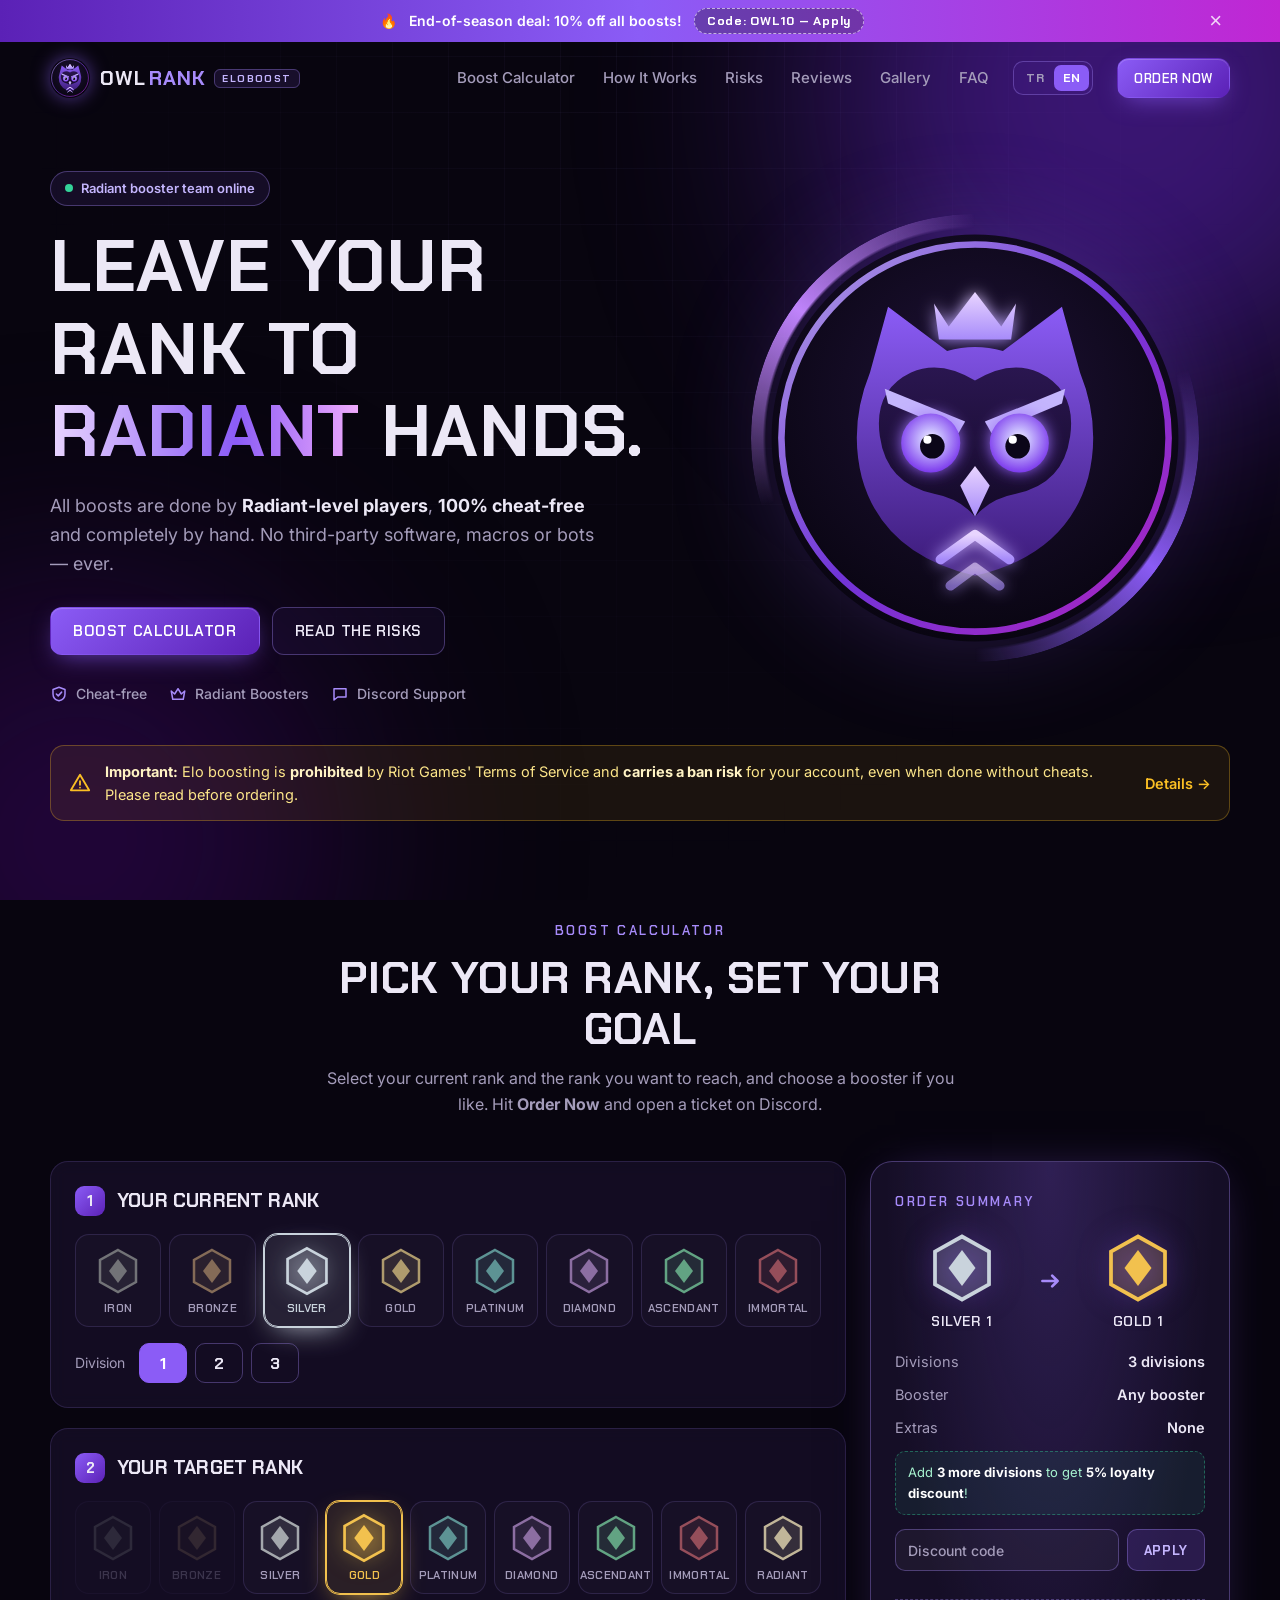
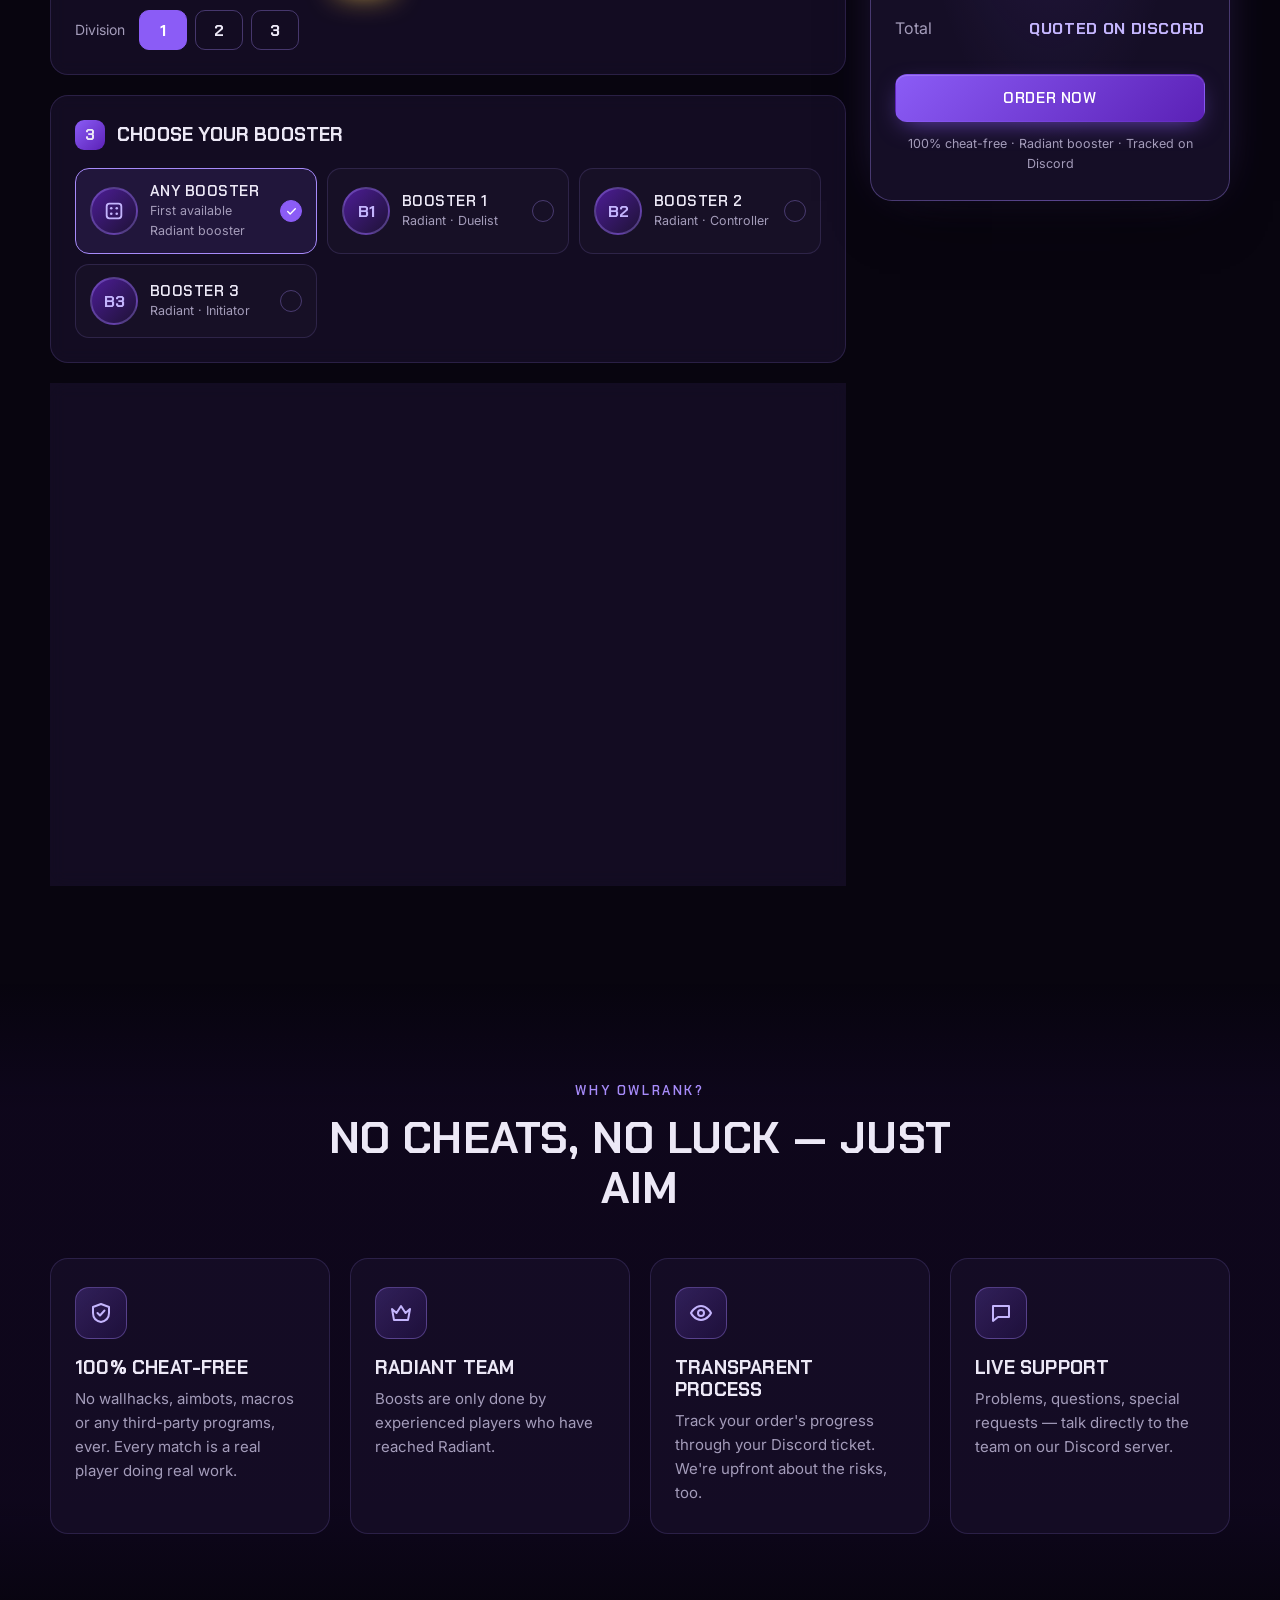
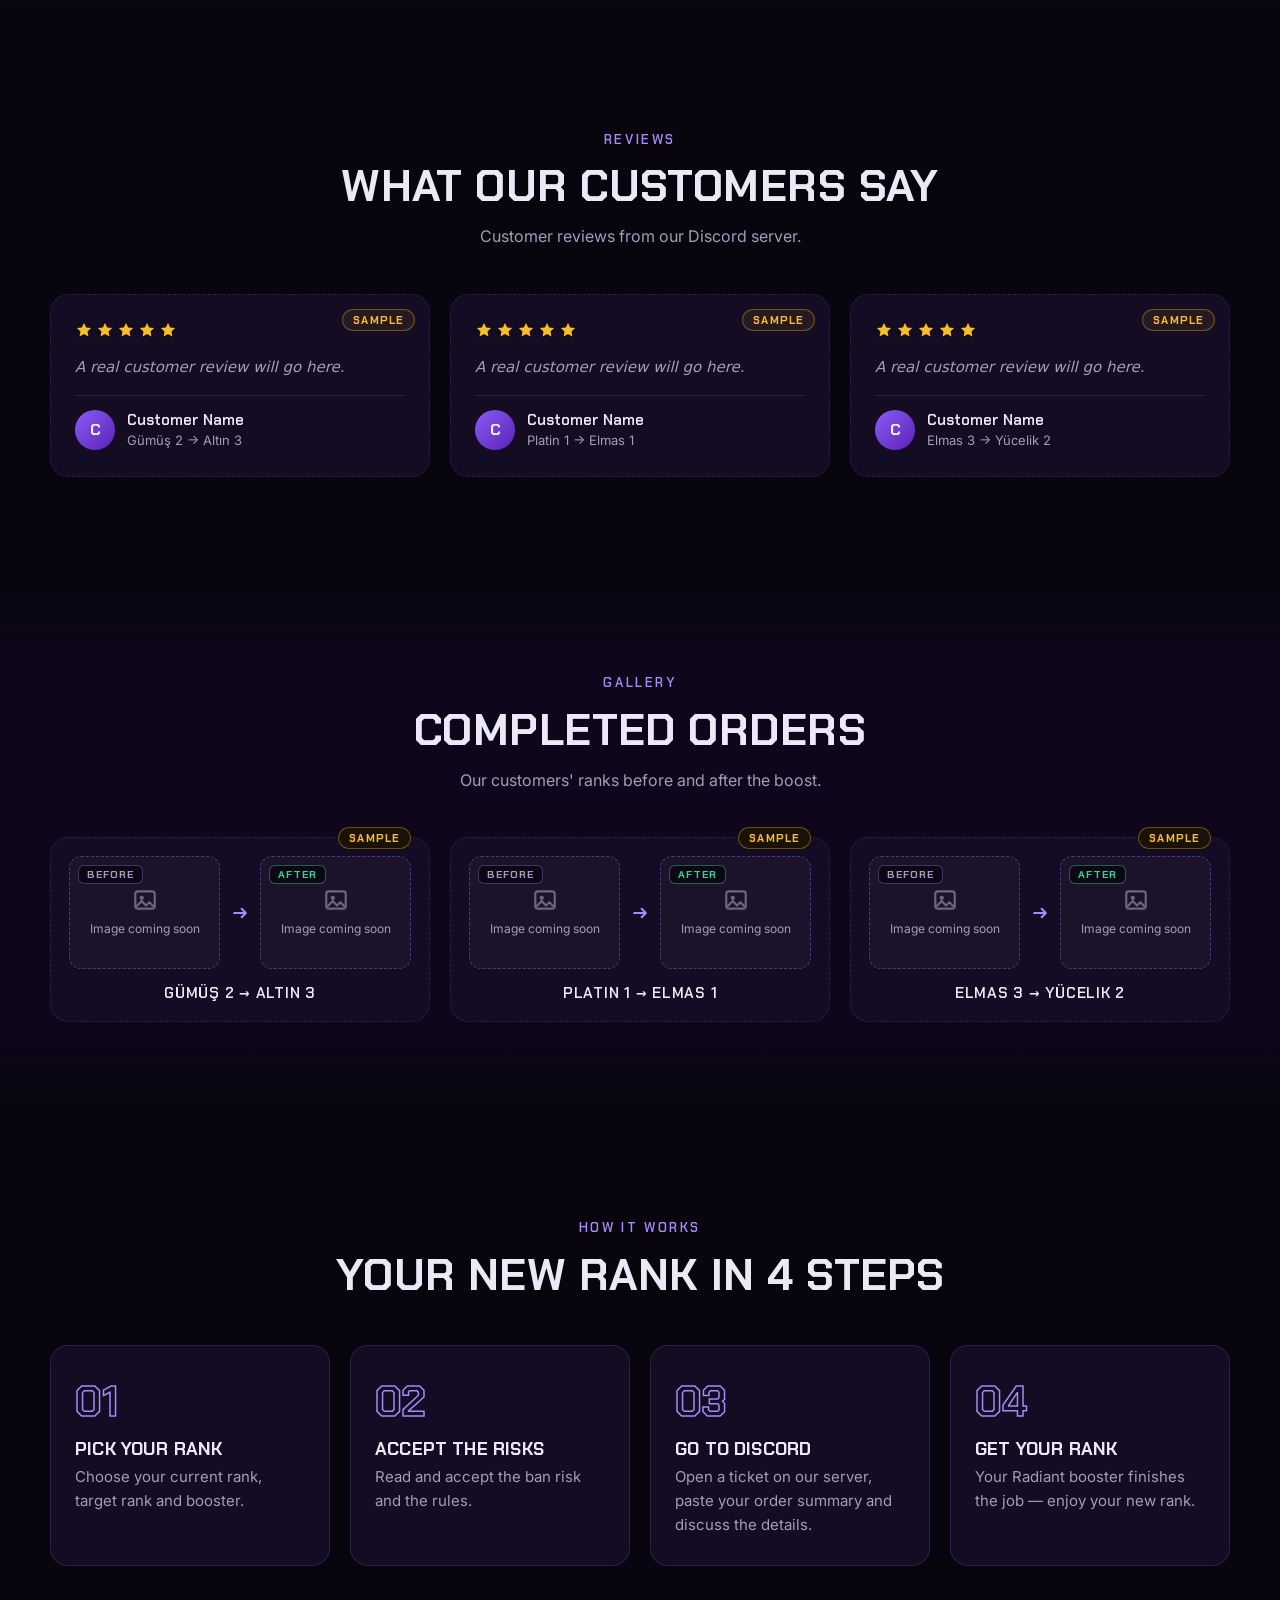
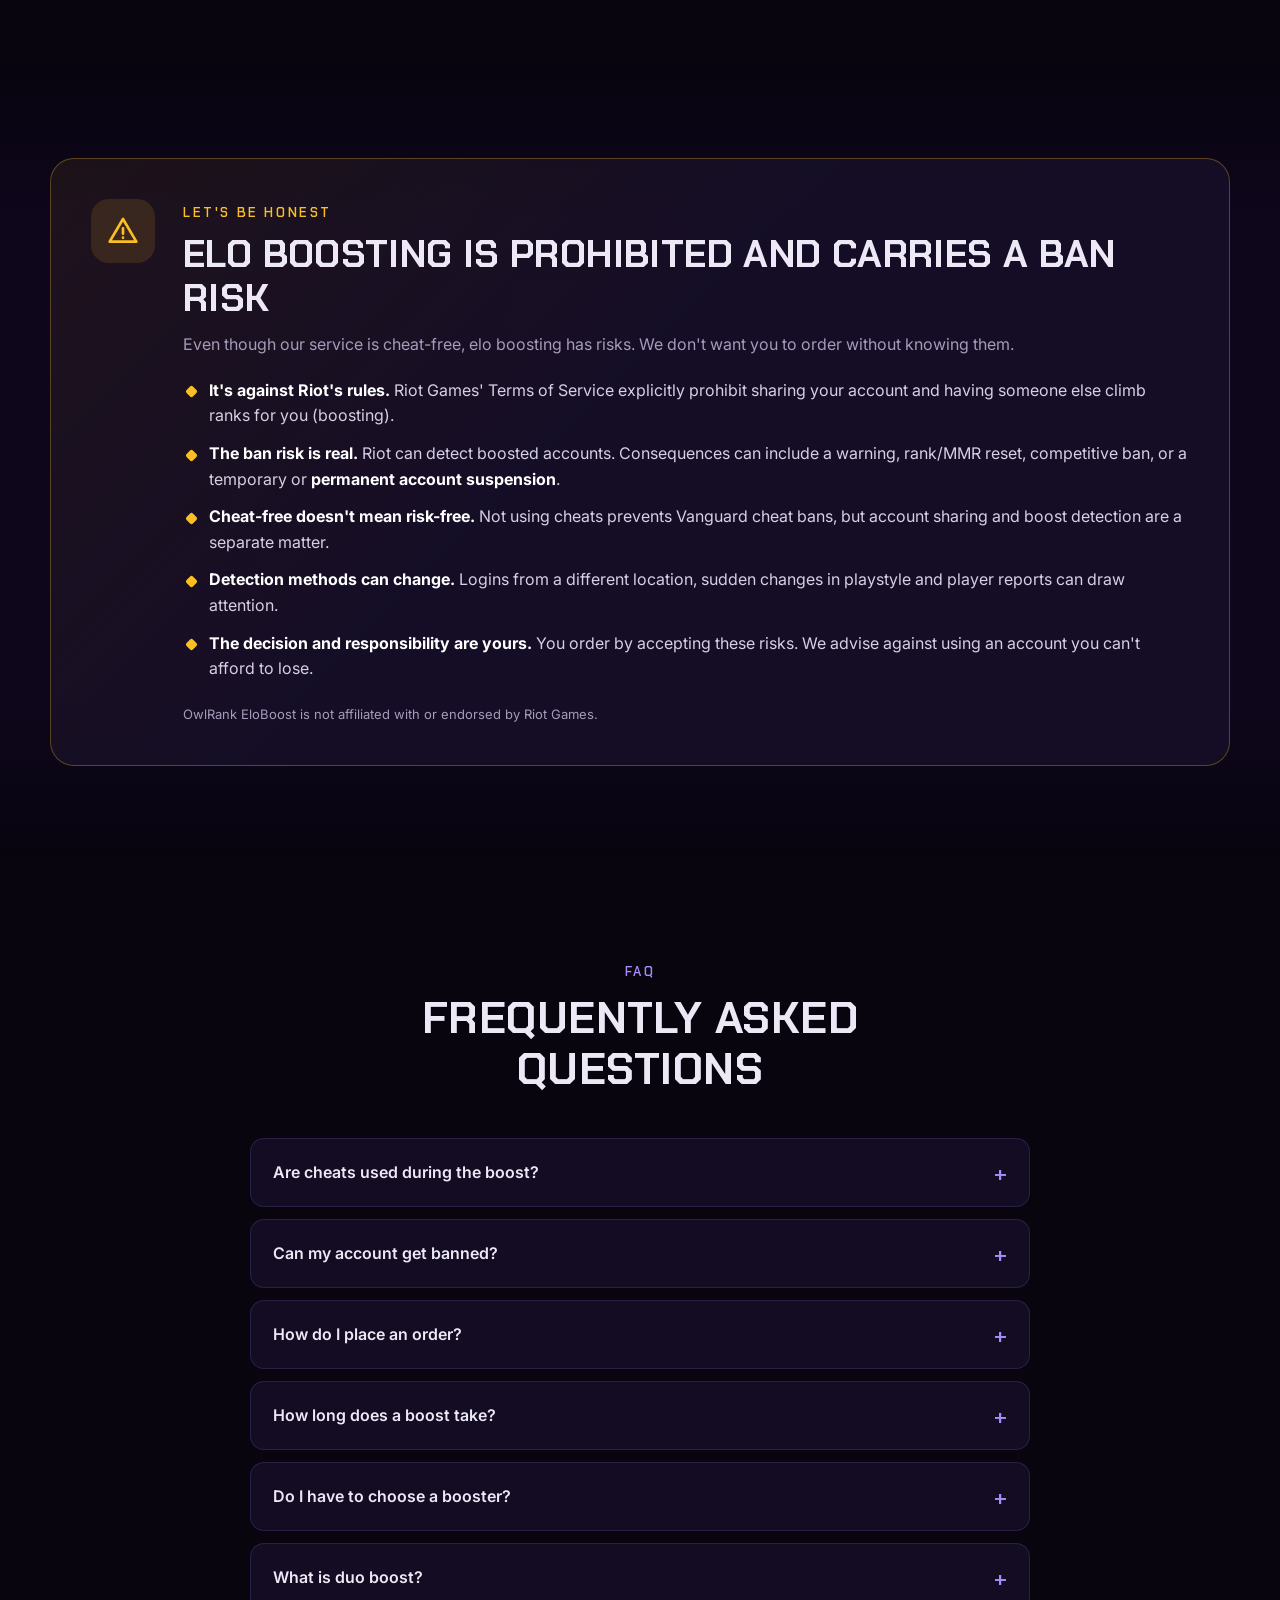
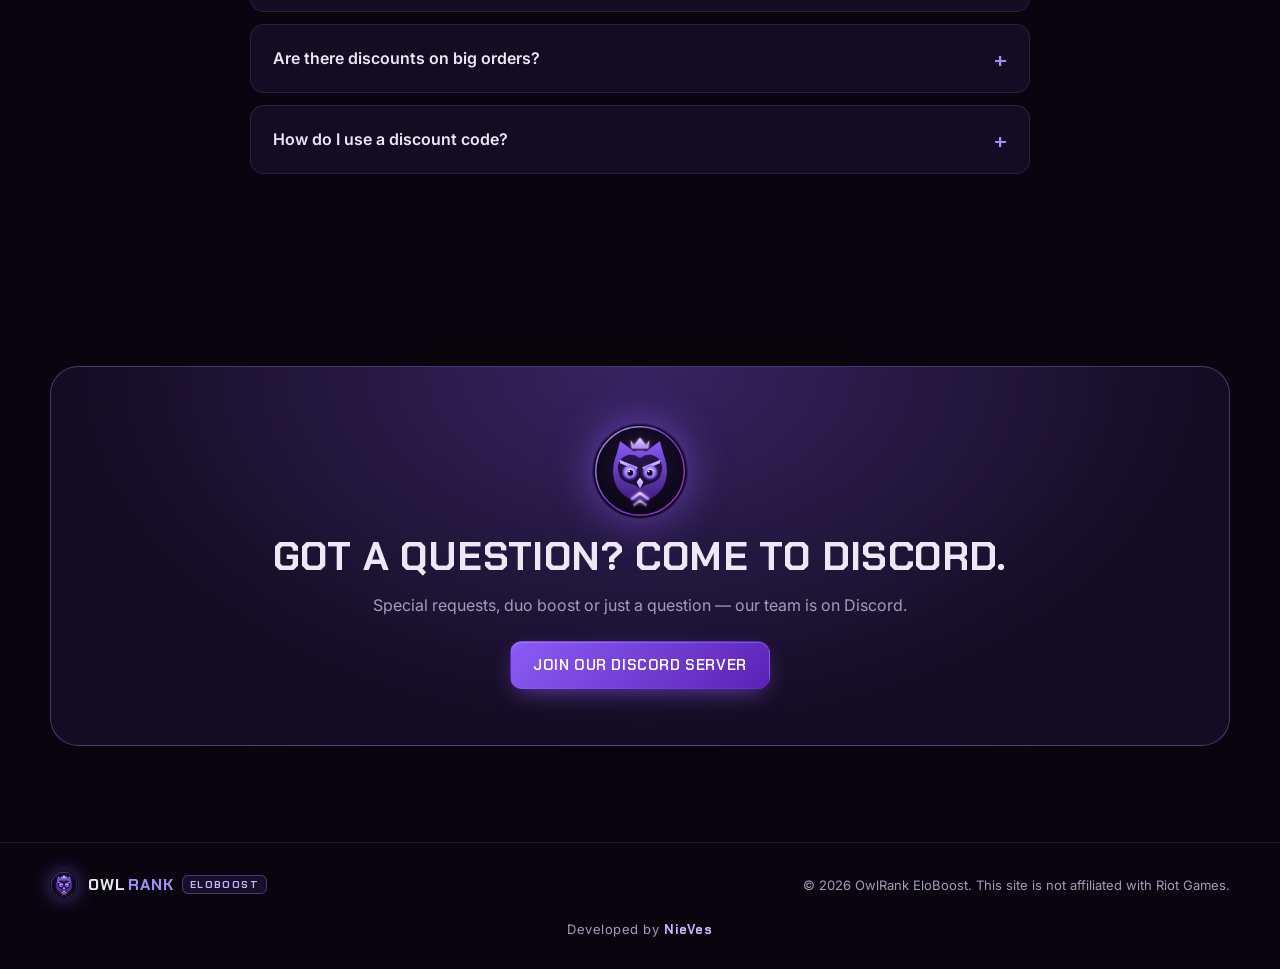
==== commit ebda5c90: "Sadakat indirimi ve sipariş galerisi ekle Co-Authored-By: Claude Opus 5.5 <noreply@anthropic.com> Cl" ====
--- a/boost/index.html
+++ b/boost/index.html
@@ -47,6 +47,7 @@
         <a href="#nasil" data-i18n="nav.how">Nasıl Çalışır</a>
         <a href="#risk" data-i18n="nav.risk">Riskler</a>
         <a href="#yorumlar" data-i18n="nav.reviews">Yorumlar</a>
+        <a href="#galeri" data-i18n="nav.gallery">Galeri</a>
         <a href="#sss" data-i18n="nav.faq">SSS</a>
       </nav>
       <div class="lang" role="group" aria-label="Dil / Language">
@@ -150,8 +151,10 @@
               <div><dt data-i18n="sum.steps">Atlanacak kademe</dt><dd id="sumSteps">–</dd></div>
               <div><dt>Booster</dt><dd id="sumBooster">–</dd></div>
               <div><dt data-i18n="sum.extras">Ekstralar</dt><dd id="sumExtras">–</dd></div>
+              <div class="summary__disc" id="sumLoyalRow" hidden><dt data-i18n="sum.loyalty">Sadakat indirimi</dt><dd id="sumLoyal">–</dd></div>
               <div class="summary__disc" id="sumDiscRow" hidden><dt data-i18n="sum.discount">İndirim</dt><dd id="sumDisc">–</dd></div>
             </dl>
+            <p class="loyal-hint" id="loyalHint" hidden></p>
 
             <!-- İndirim kodu -->
             <form class="coupon" id="couponForm" autocomplete="off">
@@ -215,6 +218,18 @@
       </div>
     </section>
 
+    <!-- ============ GALERİ ============ -->
+    <section class="section section--alt" id="galeri">
+      <div class="container">
+        <div class="section__head">
+          <span class="eyebrow" data-i18n="nav.gallery">Galeri</span>
+          <h2 data-i18n="gal.title">Tamamlanan siparişler</h2>
+          <p data-i18n="gal.sub">Müşterilerimizin boost öncesi ve sonrası rankları.</p>
+        </div>
+        <div class="gallery" id="gallery"></div>
+      </div>
+    </section>
+
     <!-- ============ NASIL ÇALIŞIR ============ -->
     <section class="section" id="nasil">
       <div class="container">
@@ -286,6 +301,10 @@
             <p data-i18n="faq.6a">Duo boost'ta hesabını kimseyle paylaşmazsın; booster seninle aynı takımda oynar. Valorant'ın rank farkı kuralları nedeniyle booster, senin rankına uygun bir hesaptan oyuna girer. Hesap paylaşımı olmadığı için risk daha düşüktür ancak sıfır değildir.</p>
           </details>
           <details>
+            <summary data-i18n="faq.8q">Büyük siparişlerde indirim var mı?</summary>
+            <p data-i18n="faq.8a">Evet! Ne kadar çok kademe atlarsan o kadar az ödersin. Sadakat indirimi sipariş özetinde otomatik uygulanır ve indirim kodlarıyla birlikte kullanılabilir.</p>
+          </details>
+          <details>
             <summary data-i18n="faq.7q">İndirim kodunu nasıl kullanırım?</summary>
             <p data-i18n="faq.7a">Sipariş özetindeki <strong>İndirim kodu</strong> kutusuna kodu yaz ve <strong>Uygula</strong>'ya bas. İndirim toplam fiyata yansır ve Discord'a kopyalanan sipariş özetinde de yer alır.</p>
           </details>
@@ -336,6 +355,12 @@
     </div>
   </div>
 
+  <!-- ============ GALERİ BÜYÜTME ============ -->
+  <div class="lightbox" id="lightbox" hidden>
+    <button class="lightbox__x" id="lightboxClose" aria-label="Kapat" data-i18n-aria="close">×</button>
+    <img id="lightboxImg" alt="">
+  </div>
+
   <div class="toast" id="toast" role="status" aria-live="polite"></div>
 
   <!-- ============ İKONLAR ============ -->
@@ -348,6 +373,7 @@
     <symbol id="i-check" viewBox="0 0 24 24"><path fill="none" stroke="currentColor" stroke-width="2.5" stroke-linecap="round" stroke-linejoin="round" d="m5 12 4.5 4.5L19 7"/></symbol>
     <symbol id="i-arrow" viewBox="0 0 24 24"><path fill="none" stroke="currentColor" stroke-width="2.5" stroke-linecap="round" stroke-linejoin="round" d="M5 12h14m-5-5 5 5-5 5"/></symbol>
     <symbol id="i-star" viewBox="0 0 24 24"><path fill="currentColor" d="m12 2.5 2.9 6 6.6.9-4.8 4.6 1.2 6.5L12 17.4l-5.9 3.1 1.2-6.5L2.5 9.4l6.6-.9z"/></symbol>
+    <symbol id="i-image" viewBox="0 0 24 24"><rect x="3" y="4" width="18" height="16" rx="2.5" fill="none" stroke="currentColor" stroke-width="2"/><circle cx="9" cy="10" r="2" fill="currentColor"/><path d="m4 18 5-5 4 4 3-3 4 4" fill="none" stroke="currentColor" stroke-width="2" stroke-linejoin="round"/></symbol>
     <symbol id="i-dice" viewBox="0 0 24 24"><rect x="4" y="4" width="16" height="16" rx="3" fill="none" stroke="currentColor" stroke-width="2"/><circle cx="9" cy="9" r="1.4" fill="currentColor"/><circle cx="15" cy="15" r="1.4" fill="currentColor"/><circle cx="15" cy="9" r="1.4" fill="currentColor"/><circle cx="9" cy="15" r="1.4" fill="currentColor"/></symbol>
     <!-- Basit rank amblemi (orijinal tasarım, renk JS'ten gelir) -->
     <symbol id="i-rank" viewBox="0 0 48 48"><path d="M24 3 42 13v22L24 45 6 35V13L24 3Z" fill="currentColor" opacity=".18"/><path d="M24 3 42 13v22L24 45 6 35V13L24 3Z" fill="none" stroke="currentColor" stroke-width="2.5"/><path d="M24 12 33 24 24 36 15 24Z" fill="currentColor"/></symbol>
--- a/boost/style.css
+++ b/boost/style.css
@@ -502,3 +502,47 @@
   .nav .brand small { display: none; }
   .nav__inner { gap: 12px; }
 }
+
+/* ---------- Sadakat indirimi ipucu ---------- */
+.loyal-hint {
+  margin: -4px 0 14px; padding: 10px 12px; border-radius: 10px; font-size: 13px;
+  background: rgba(52,211,153,.08); border: 1px dashed rgba(52,211,153,.4); color: #a7f3d0;
+}
+.loyal-hint b { color: #fff; }
+.loyal-hint.is-max { border-style: solid; }
+
+/* ---------- Galeri ---------- */
+.gallery { display: grid; grid-template-columns: repeat(auto-fit, minmax(320px, 1fr)); gap: 20px; }
+.shot { position: relative; margin: 0; padding: 18px; border-radius: var(--radius); background: var(--card); border: 1px solid var(--line); }
+.shot--sample { border-style: dashed; }
+.shot .review__sample { z-index: 2; top: -11px; right: 18px; background: #1a1206; }
+.shot__pair { display: flex; align-items: center; gap: 10px; }
+.shot__arrow { color: var(--violet-2); font-size: 20px; flex-shrink: 0; }
+.shot__img { position: relative; flex: 1; aspect-ratio: 4 / 3; border-radius: 12px; overflow: hidden; background: rgba(255,255,255,.03); border: 1px solid var(--line); }
+.shot__img--empty { border-style: dashed; border-color: var(--line-strong); }
+.shot__tag {
+  position: absolute; top: 8px; left: 8px; z-index: 1; padding: 2px 8px; border-radius: 6px;
+  font: 700 10.5px var(--display); letter-spacing: .1em; text-transform: uppercase;
+  background: rgba(8,5,15,.75); color: var(--muted); border: 1px solid var(--line-strong);
+}
+.shot__tag--after { color: #34d399; border-color: rgba(52,211,153,.45); }
+.shot__open { all: unset; display: block; width: 100%; height: 100%; cursor: zoom-in; }
+.shot__open img { width: 100%; height: 100%; object-fit: cover; transition: transform .3s; }
+.shot__open:hover img { transform: scale(1.05); }
+.shot__open:focus-visible { outline: 2px solid var(--violet-3); outline-offset: -2px; }
+.shot__soon { position: absolute; inset: 0; display: grid; place-content: center; justify-items: center; gap: 6px; color: var(--muted); font-size: 12px; text-align: center; padding: 8px; }
+.shot__soon svg { font-size: 26px; opacity: .6; }
+.shot figcaption { margin-top: 14px; text-align: center; font: 600 15px var(--display); text-transform: uppercase; letter-spacing: .05em; }
+
+.lightbox { position: fixed; inset: 0; z-index: 130; display: grid; place-items: center; padding: 24px; background: rgba(4,2,10,.9); backdrop-filter: blur(6px); cursor: zoom-out; animation: fade .2s; }
+.lightbox img { max-width: 100%; max-height: 90vh; border-radius: 14px; box-shadow: 0 30px 80px rgba(0,0,0,.8); cursor: default; }
+.lightbox__x { position: absolute; top: 16px; right: 20px; background: none; border: 0; color: #fff; font-size: 34px; cursor: pointer; }
+
+@media (max-width: 1100px) and (min-width: 761px) {
+  .nav__links { gap: 18px; }
+  .nav__links a { font-size: 14px; }
+  .nav .brand small { display: none; }
+}
+@media (max-width: 400px) {
+  .gallery { grid-template-columns: 1fr; }
+}
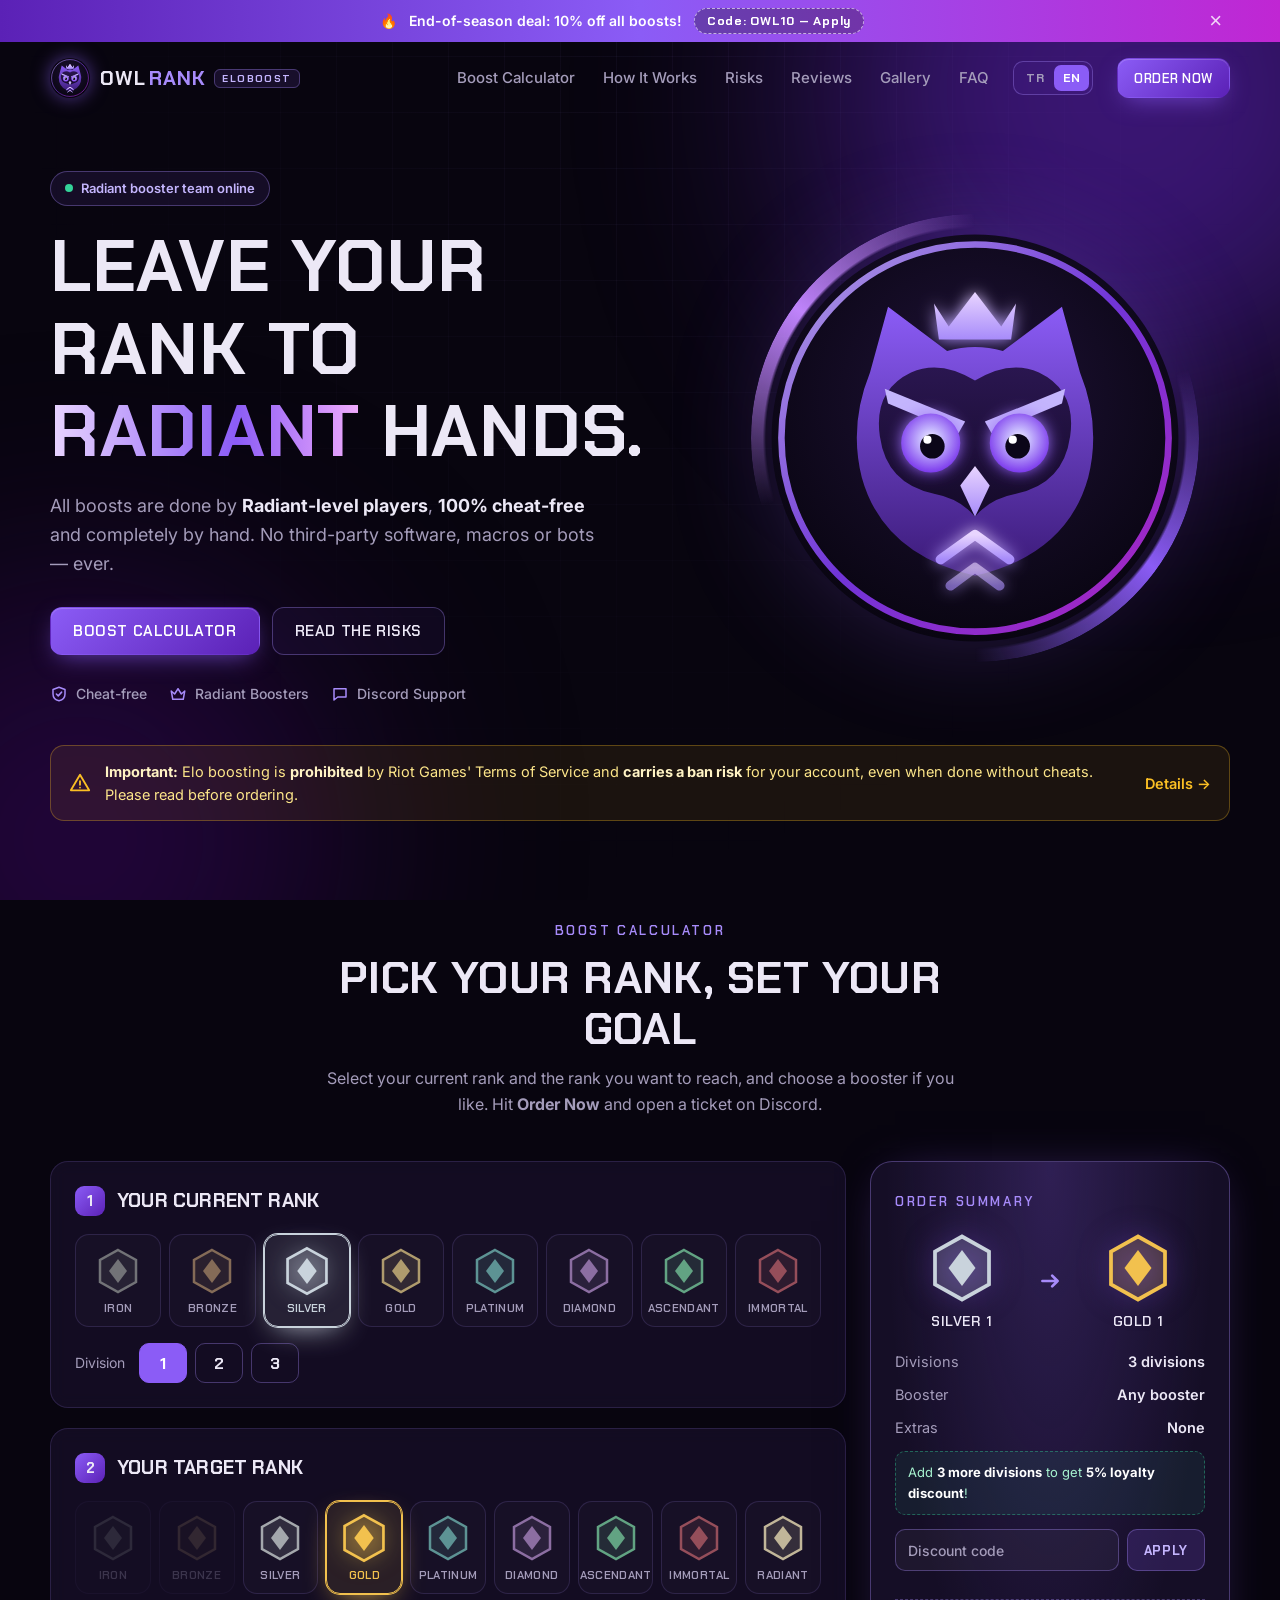
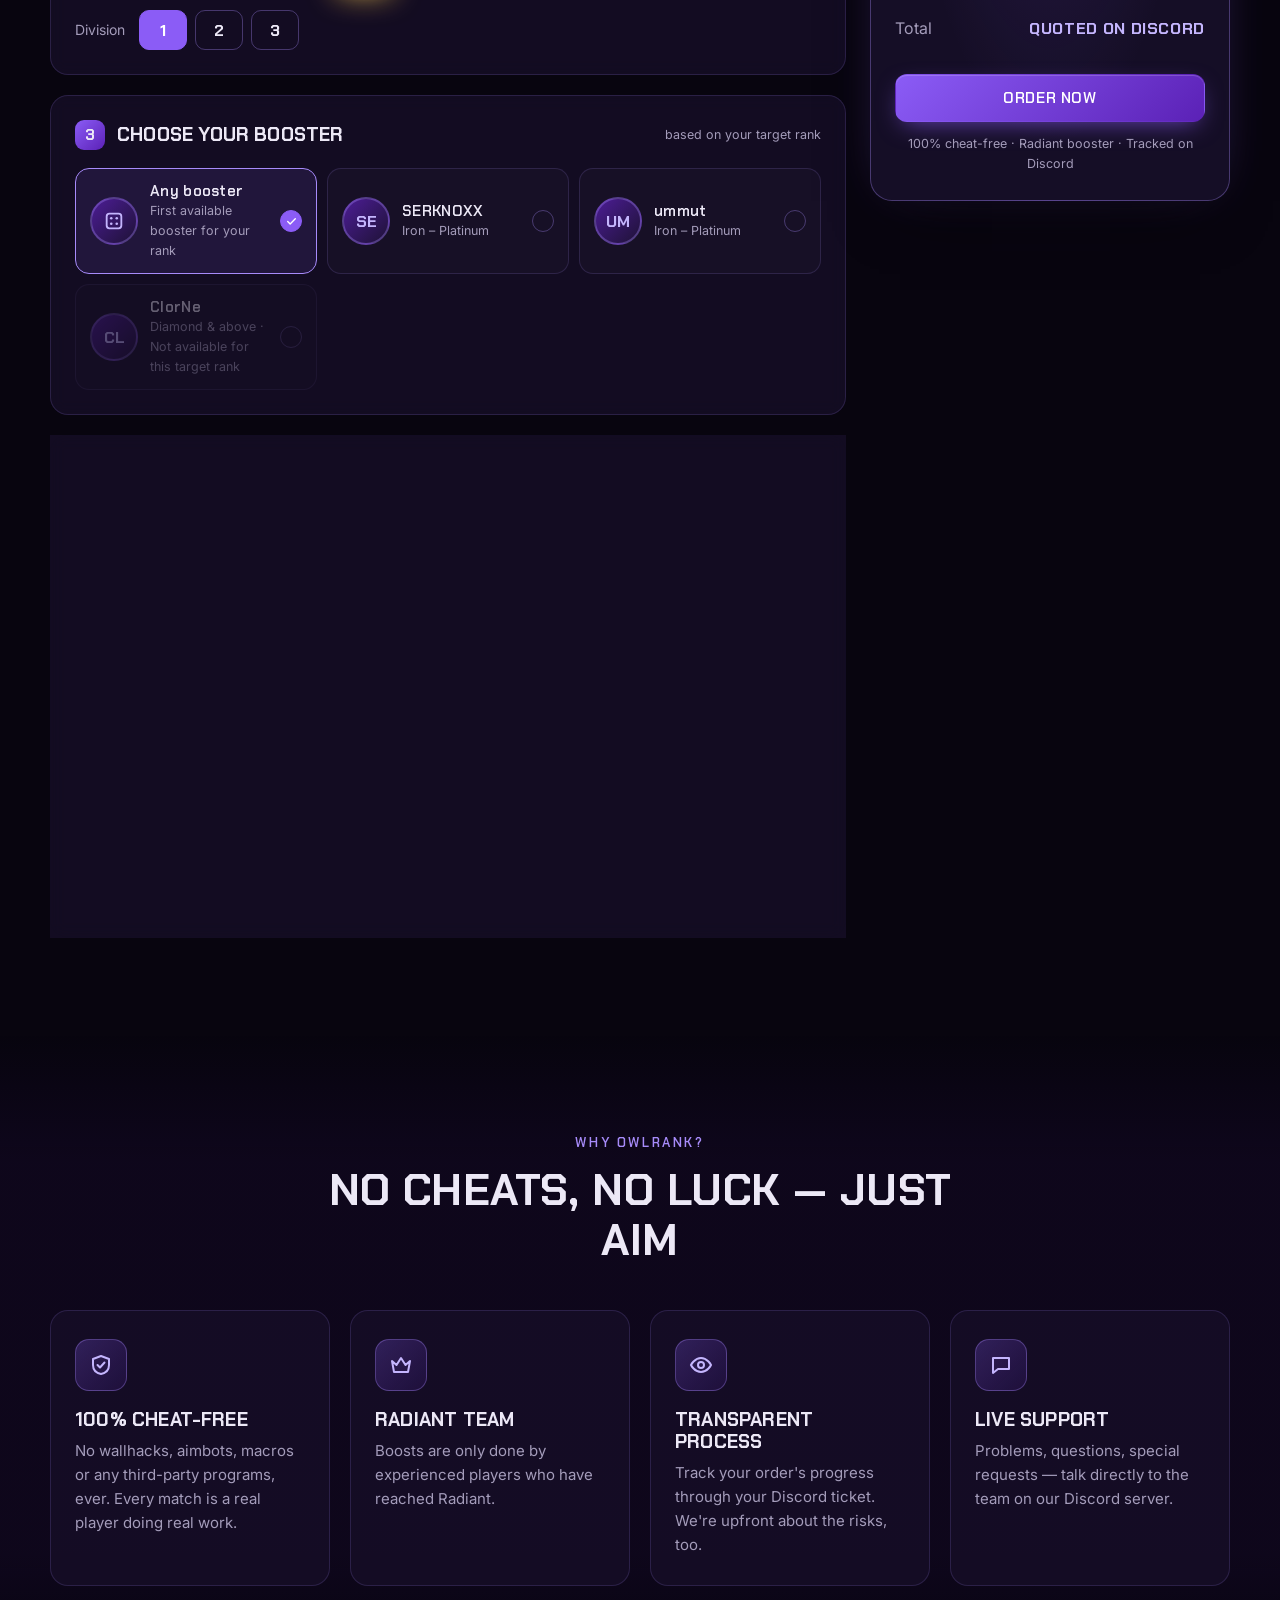
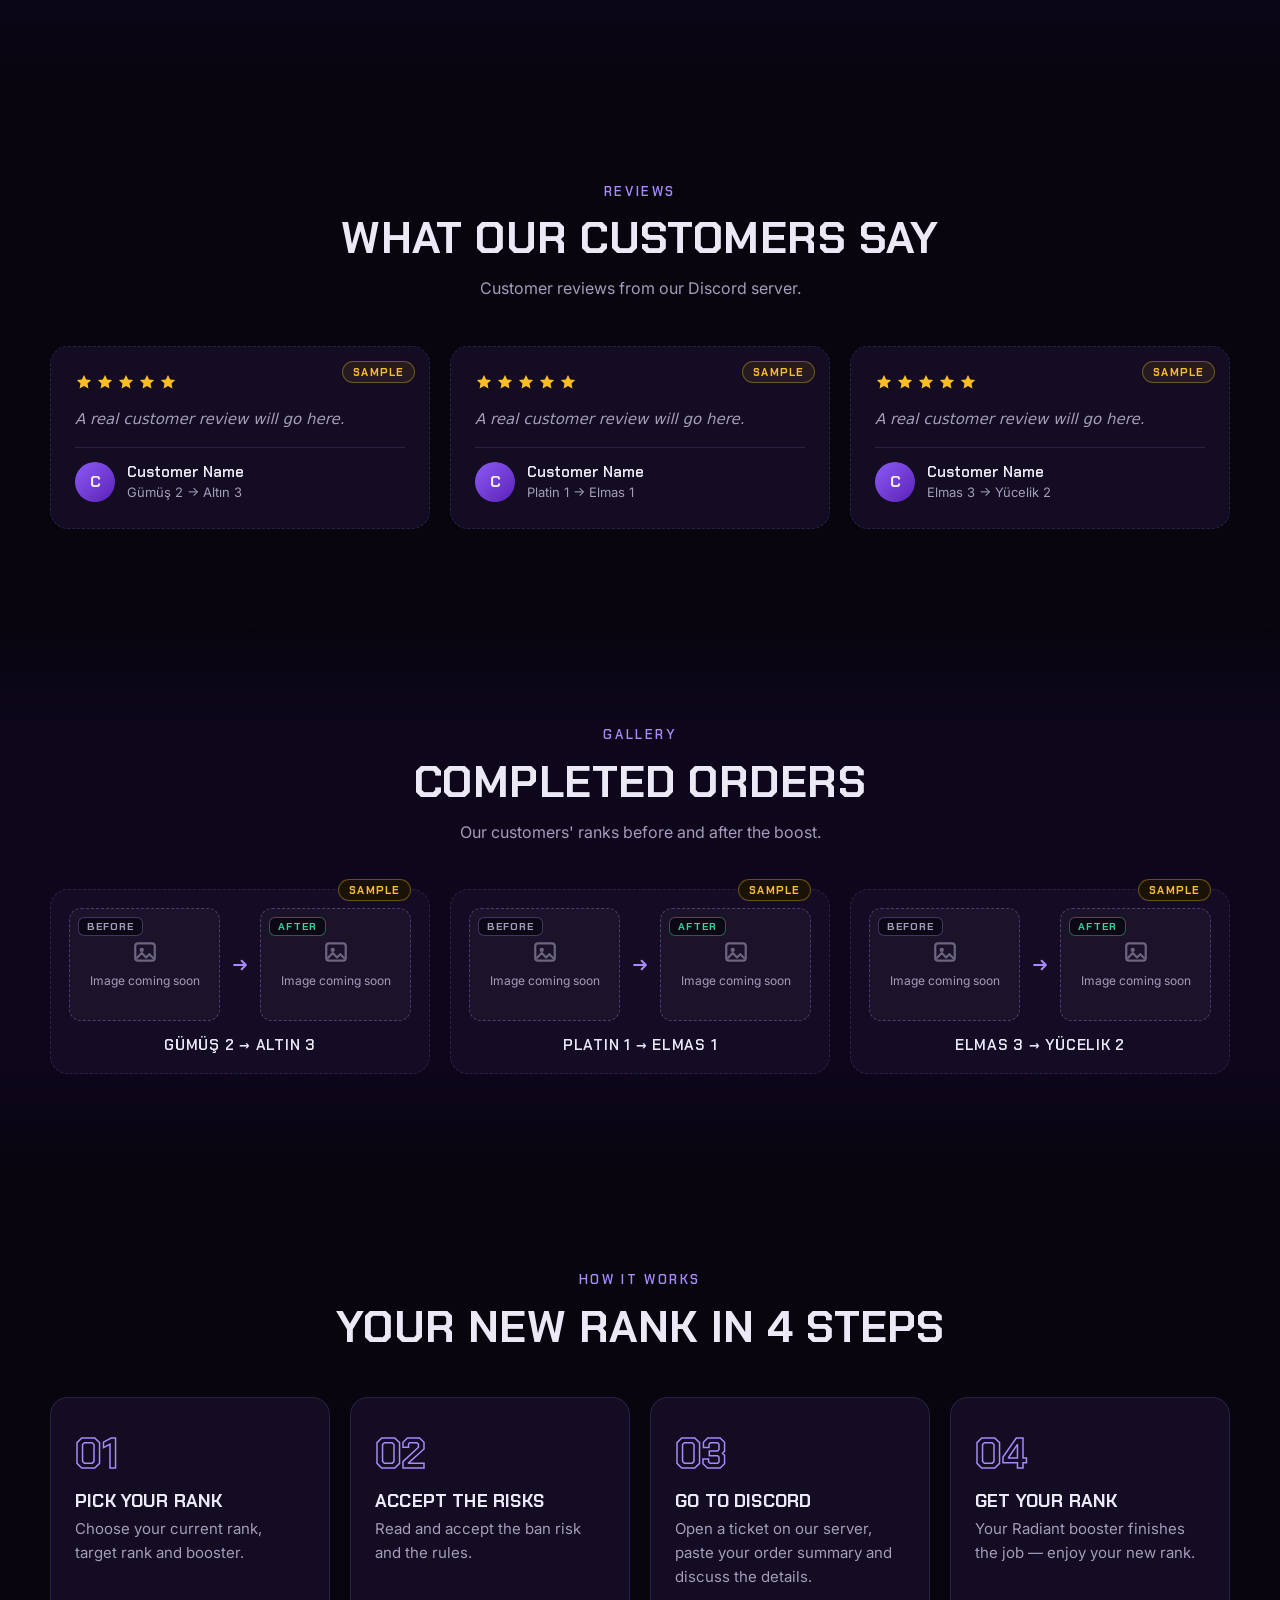
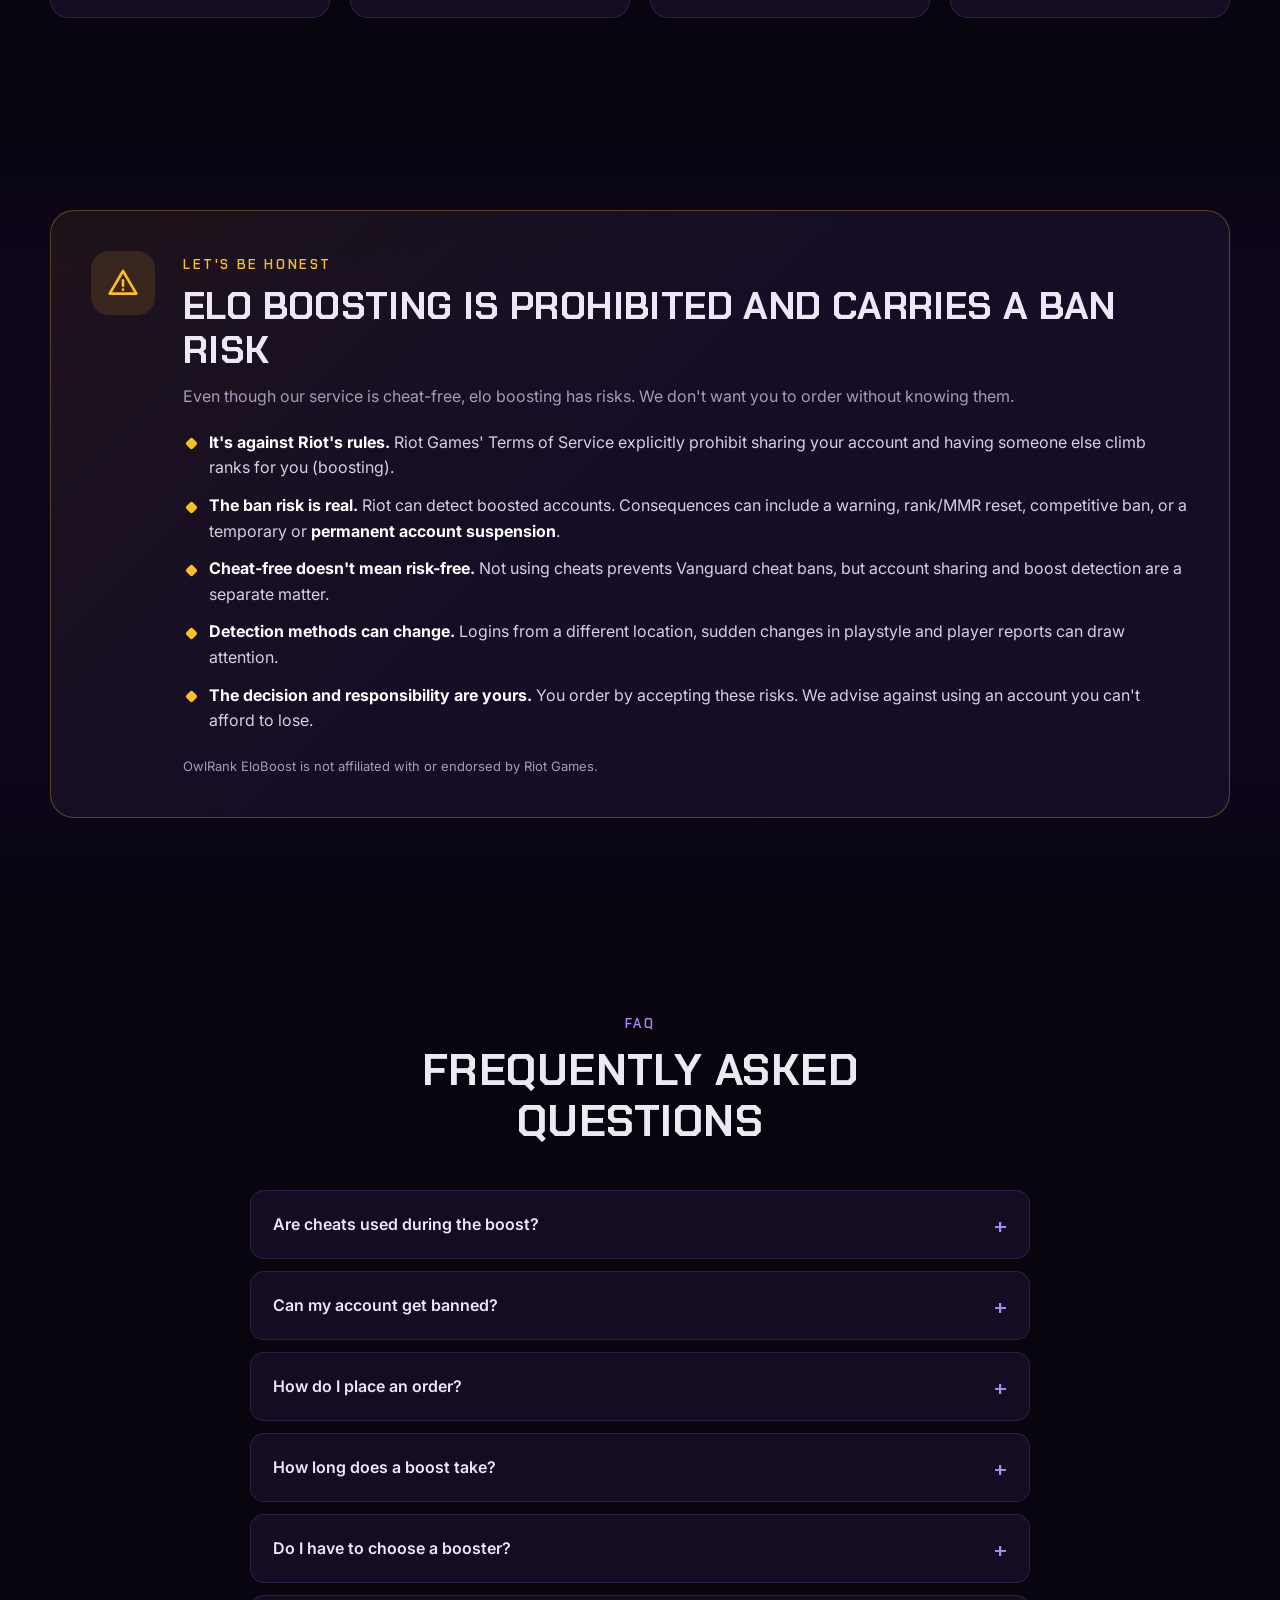
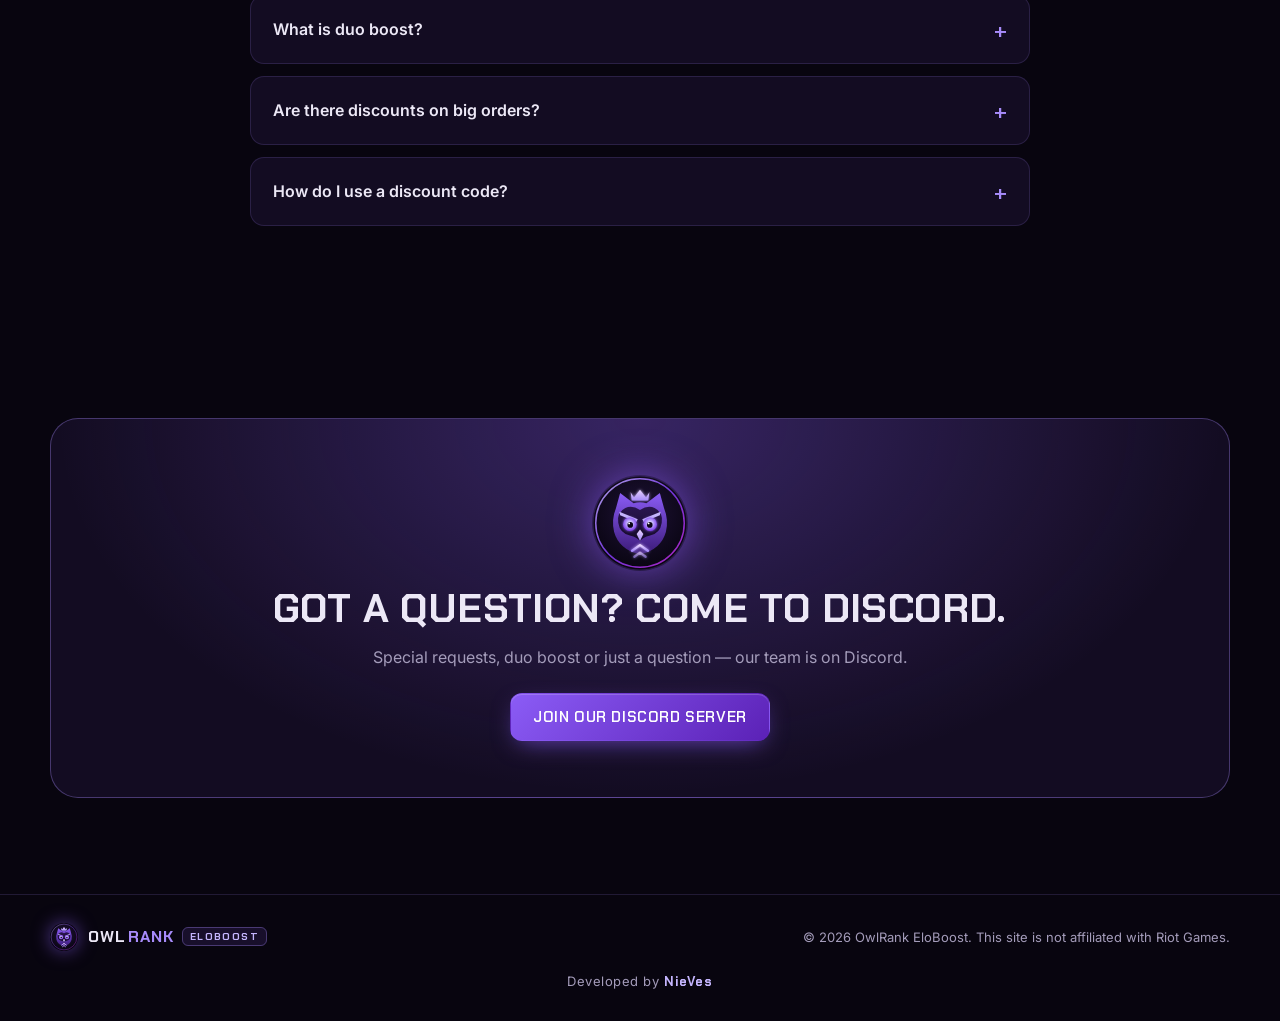
==== commit b551b2b4: "Gerçek booster'ları ekle, hedef ranka göre booster kısıtlaması SERKNOXX ve ummut Platin'e kadar, Clo" ====
--- a/boost/index.html
+++ b/boost/index.html
@@ -128,7 +128,7 @@
 
             <!-- 3. Booster -->
             <div class="calc__block">
-              <div class="calc__title"><span class="calc__no">3</span><h3 data-i18n="calc.booster">Booster'ını seç</h3></div>
+              <div class="calc__title"><span class="calc__no">3</span><h3 data-i18n="calc.booster">Booster'ını seç</h3><span class="calc__opt" data-i18n="calc.boosterHint">hedef rankına göre</span></div>
               <div class="boosters" id="boosters" role="radiogroup" aria-label="Booster"></div>
             </div>
 
@@ -294,7 +294,7 @@
           </details>
           <details>
             <summary data-i18n="faq.5q">Booster seçmek zorunda mıyım?</summary>
-            <p data-i18n="faq.5a">Hayır. "Fark etmez" seçersen siparişin ilk müsait Radiant booster'a verilir. Belirli bir booster istersen onu seçebilirsin.</p>
+            <p data-i18n="faq.5a">Hayır. "Fark etmez" seçersen siparişin, hedef rankına uygun ilk müsait booster'a verilir. Platin'e kadar olan boostları SERKNOXX ve ummut, Elmas ve üstünü ClorNe yapar; listede sadece hedef rankına uygun booster'lar seçilebilir.</p>
           </details>
           <details>
             <summary data-i18n="faq.6q">Duo boost nedir?</summary>
--- a/boost/style.css
+++ b/boost/style.css
@@ -546,3 +546,8 @@
 @media (max-width: 400px) {
   .gallery { grid-template-columns: 1fr; }
 }
+
+/* Uygun olmayan booster */
+.booster:disabled { opacity: .38; cursor: not-allowed; }
+.booster:disabled:hover { border-color: var(--line); }
+.booster__info strong { text-transform: none; letter-spacing: .02em; }
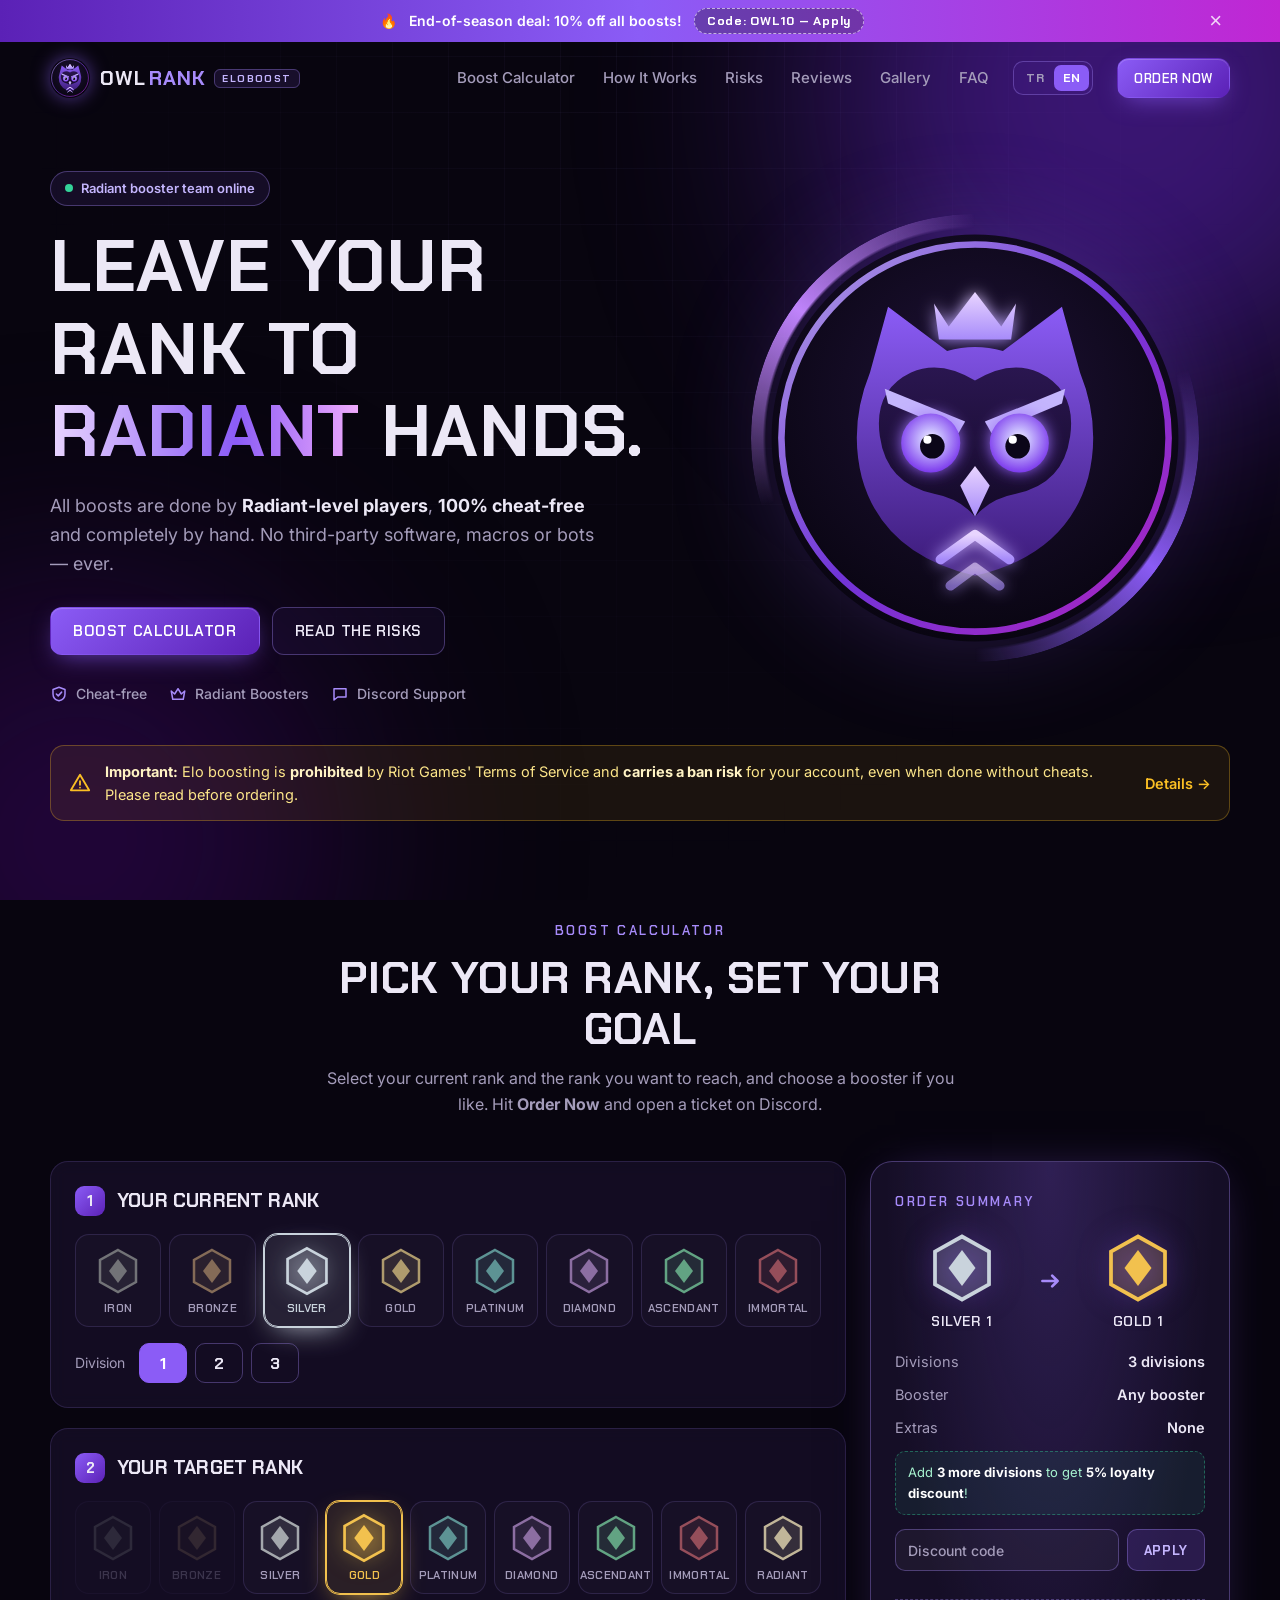
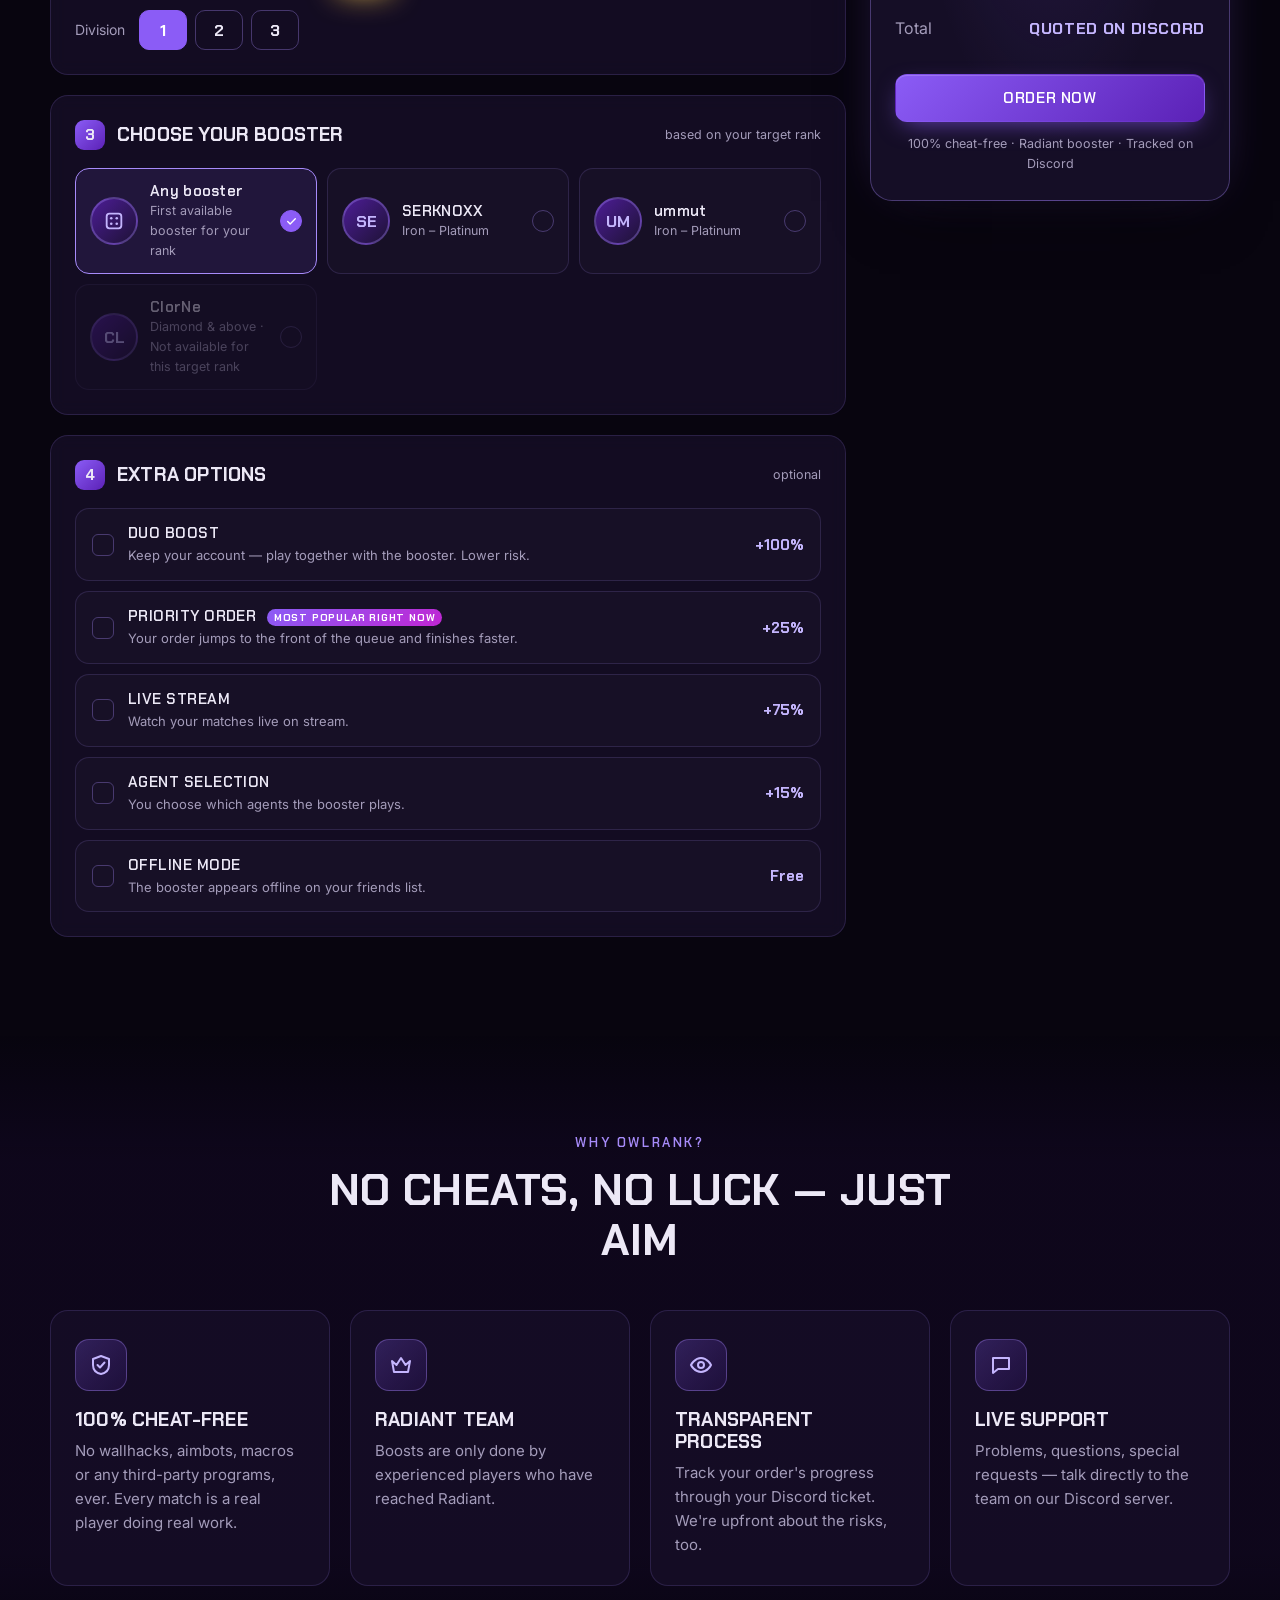
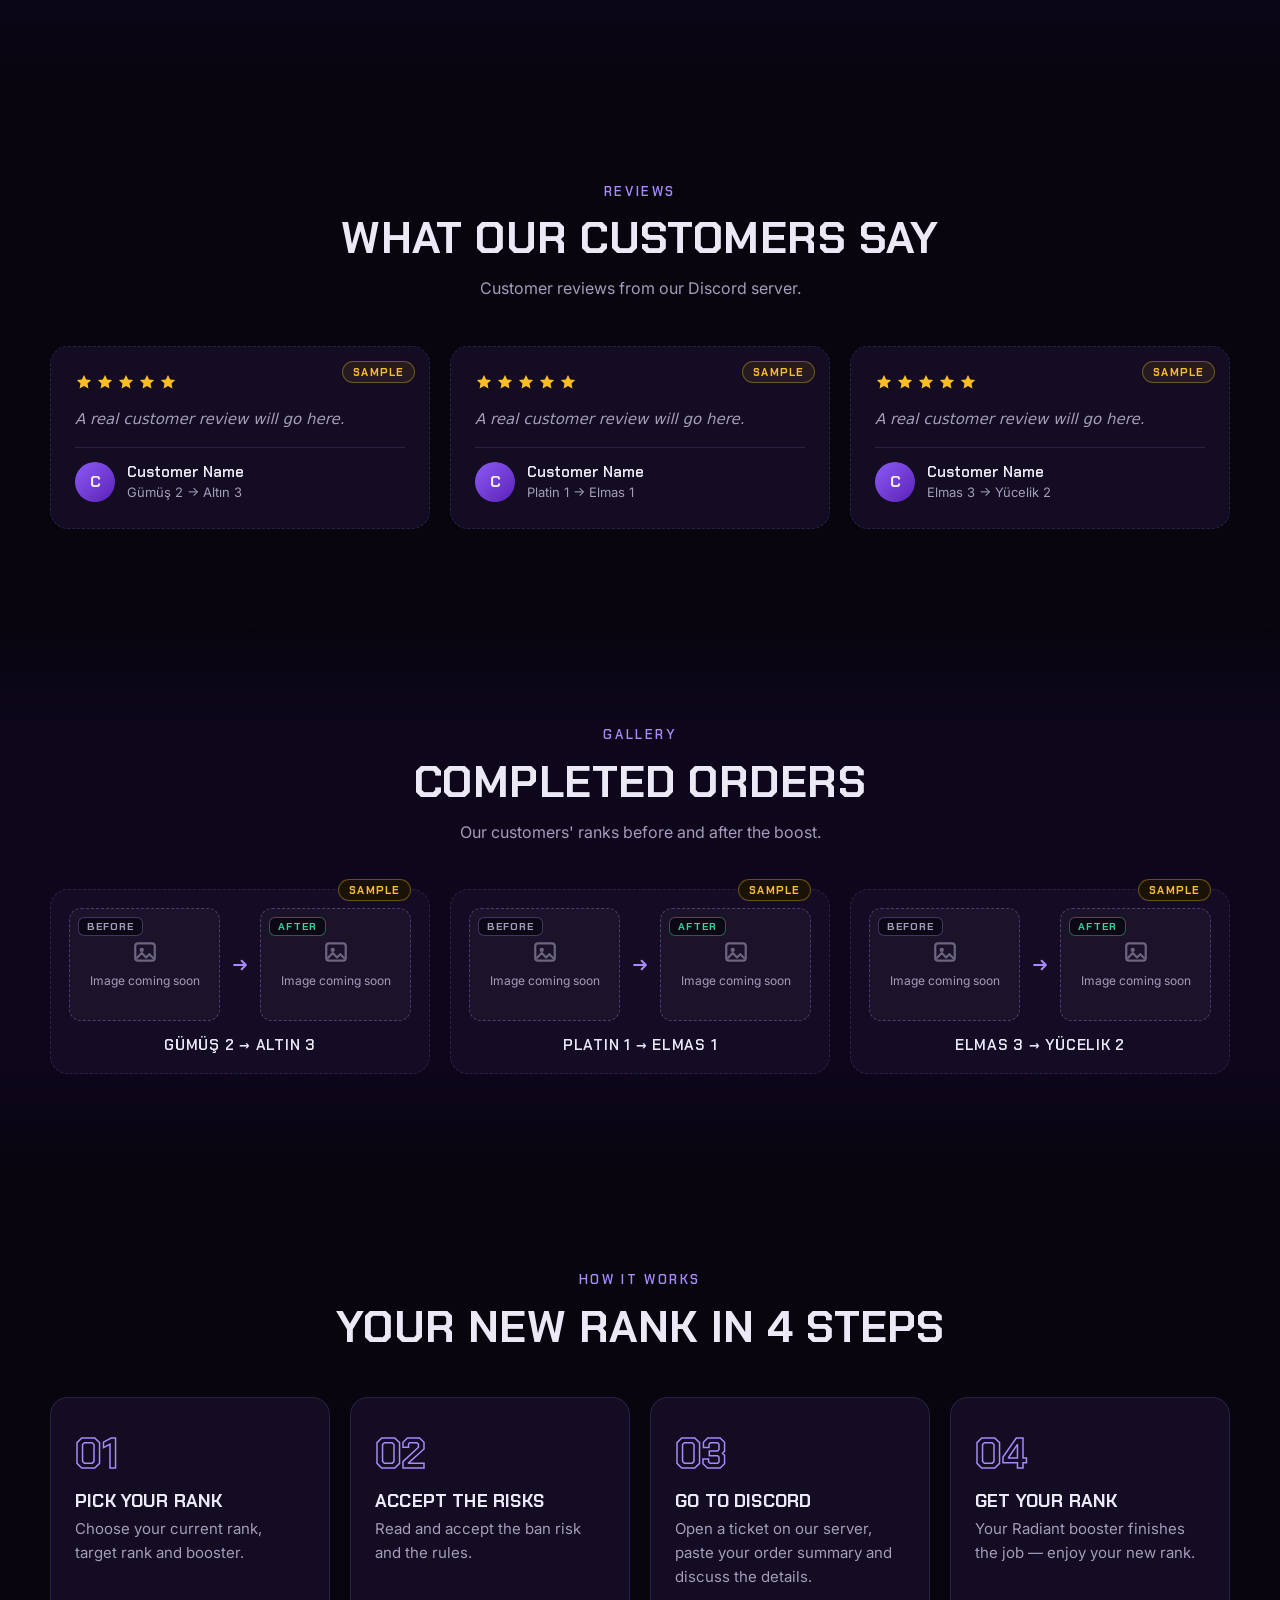
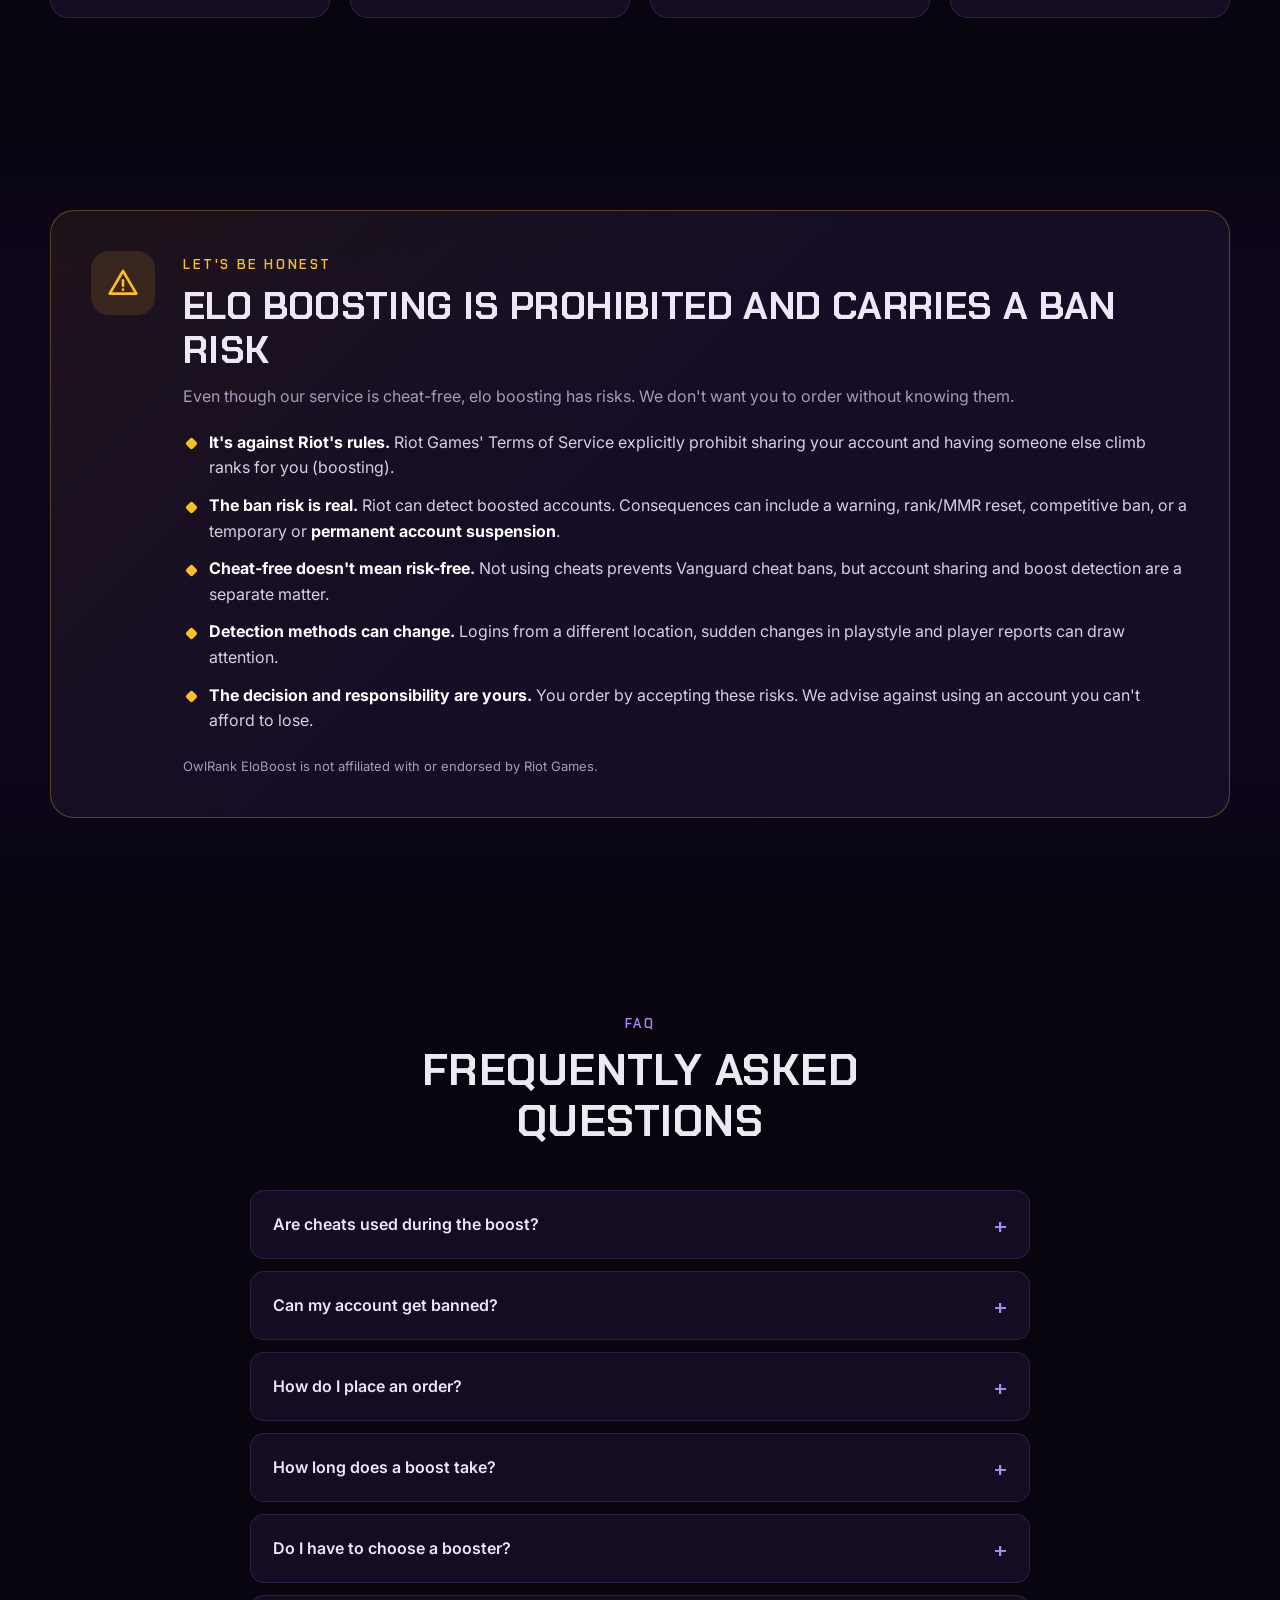
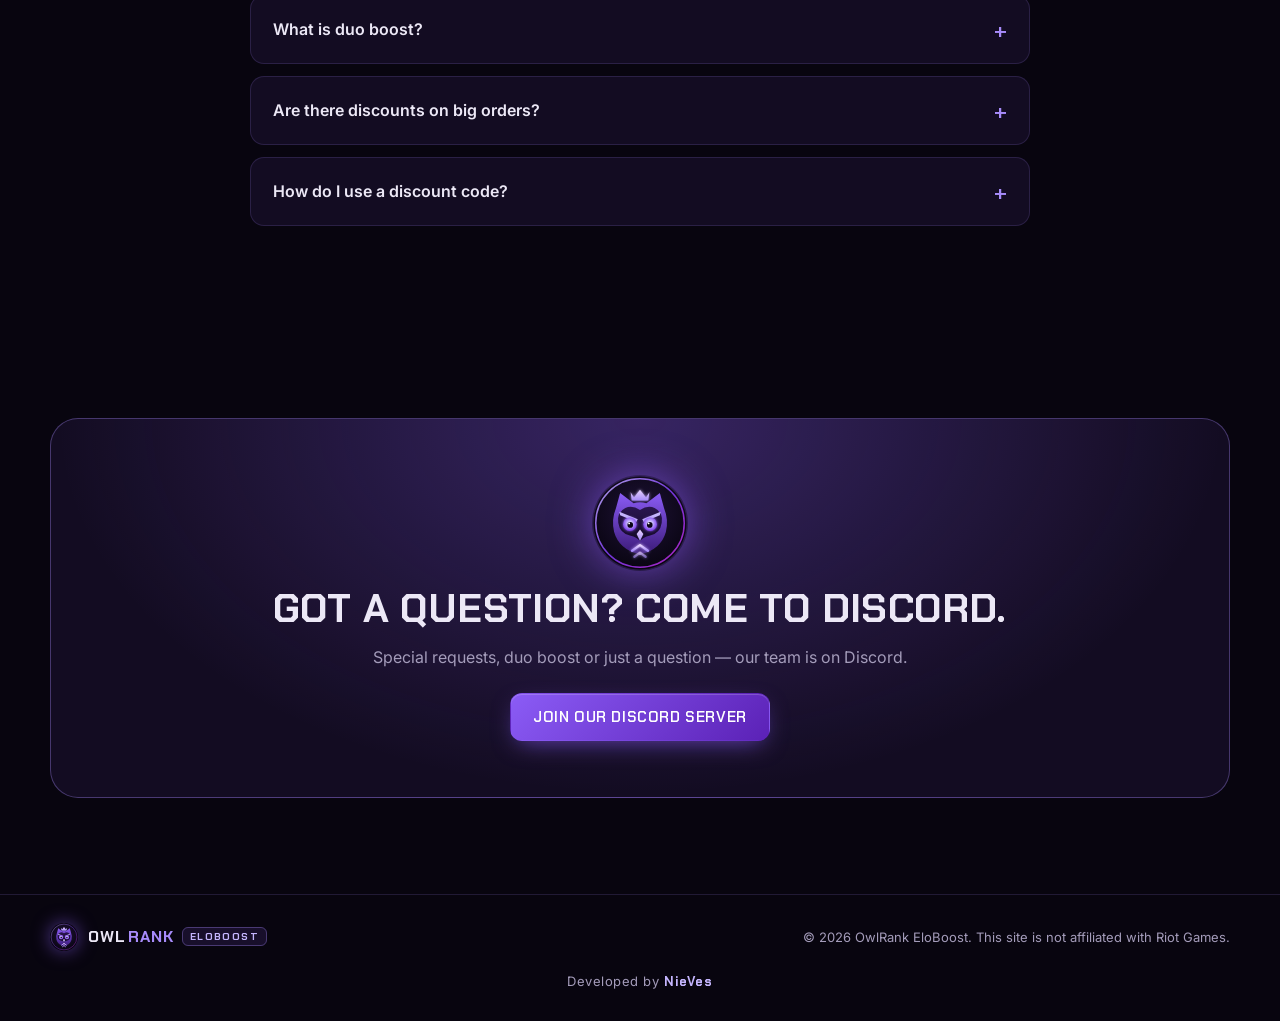
==== commit 6a666f30: "Platin'i aşan siparişleri iki booster arasında böl Platin 3'e kadar SERKNOXX/ummut, sonrası ClorNe; " ====
--- a/boost/index.html
+++ b/boost/index.html
@@ -294,7 +294,7 @@
           </details>
           <details>
             <summary data-i18n="faq.5q">Booster seçmek zorunda mıyım?</summary>
-            <p data-i18n="faq.5a">Hayır. "Fark etmez" seçersen siparişin, hedef rankına uygun ilk müsait booster'a verilir. Platin'e kadar olan boostları SERKNOXX ve ummut, Elmas ve üstünü ClorNe yapar; listede sadece hedef rankına uygun booster'lar seçilebilir.</p>
+            <p data-i18n="faq.5a">Hayır. "Fark etmez" seçersen siparişin, hedef rankına uygun ilk müsait booster'a verilir. Platin'e kadar olan kısmı SERKNOXX ve ummut, sonrasını ClorNe yapar. Örneğin Gümüş'ten Ölümsüzlük'e bir siparişte Platin 3'e kadar SERKNOXX veya ummut, Platin 3'ten sonrasını ClorNe oynar; her kısım için booster'ını ayrı seçebilirsin.</p>
           </details>
           <details>
             <summary data-i18n="faq.6q">Duo boost nedir?</summary>
--- a/boost/style.css
+++ b/boost/style.css
@@ -551,3 +551,8 @@
 .booster:disabled { opacity: .38; cursor: not-allowed; }
 .booster:disabled:hover { border-color: var(--line); }
 .booster__info strong { text-transform: none; letter-spacing: .02em; }
+
+/* Bölünmüş sipariş booster grupları */
+.boosters__note { grid-column: 1 / -1; margin: 0; padding: 10px 12px; border-radius: 10px; font-size: 13px; color: var(--violet-3); background: rgba(139,92,246,.08); border: 1px dashed var(--line-strong); }
+.boosters__seg { grid-column: 1 / -1; display: flex; align-items: center; gap: 10px; margin: 8px 0 0; font: 600 14px var(--display); text-transform: uppercase; letter-spacing: .05em; color: var(--text); }
+.boosters__seg span { width: 22px; height: 22px; border-radius: 6px; display: grid; place-items: center; font-size: 12px; background: rgba(139,92,246,.25); color: var(--violet-3); }
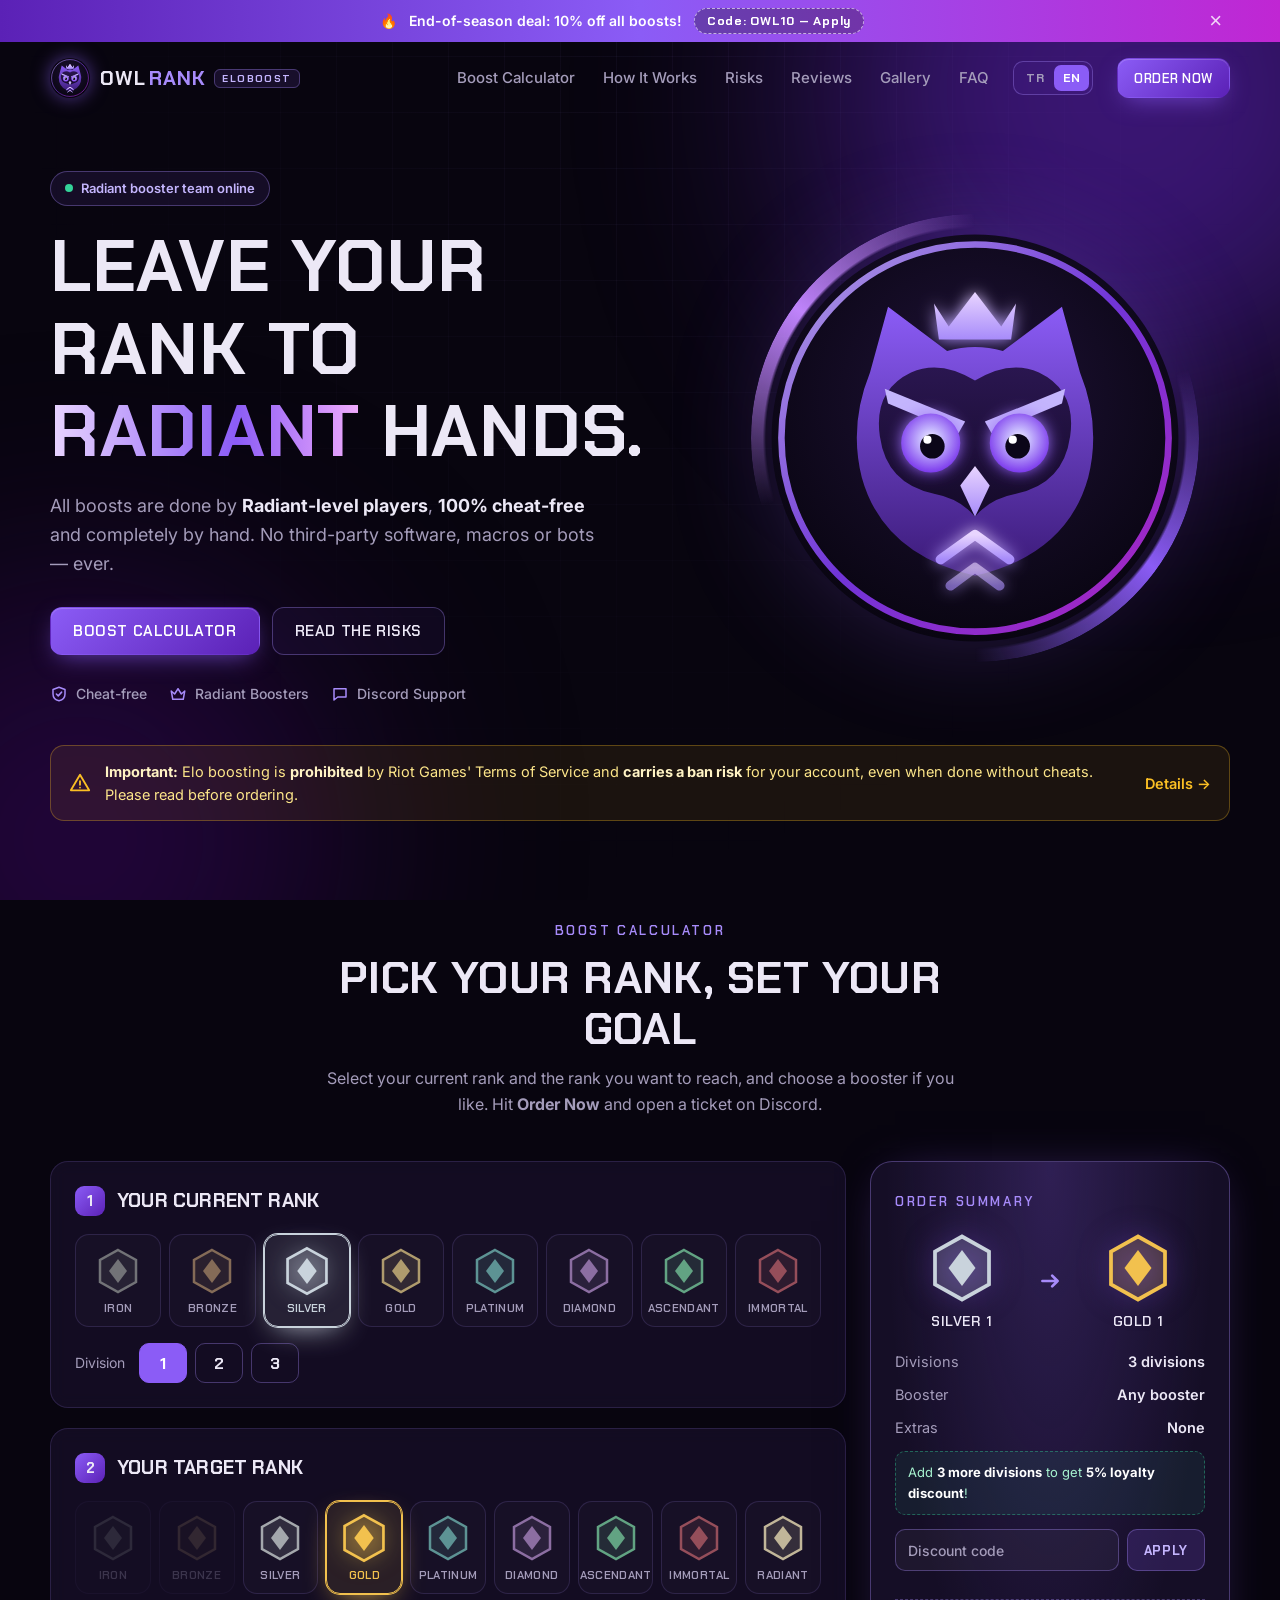
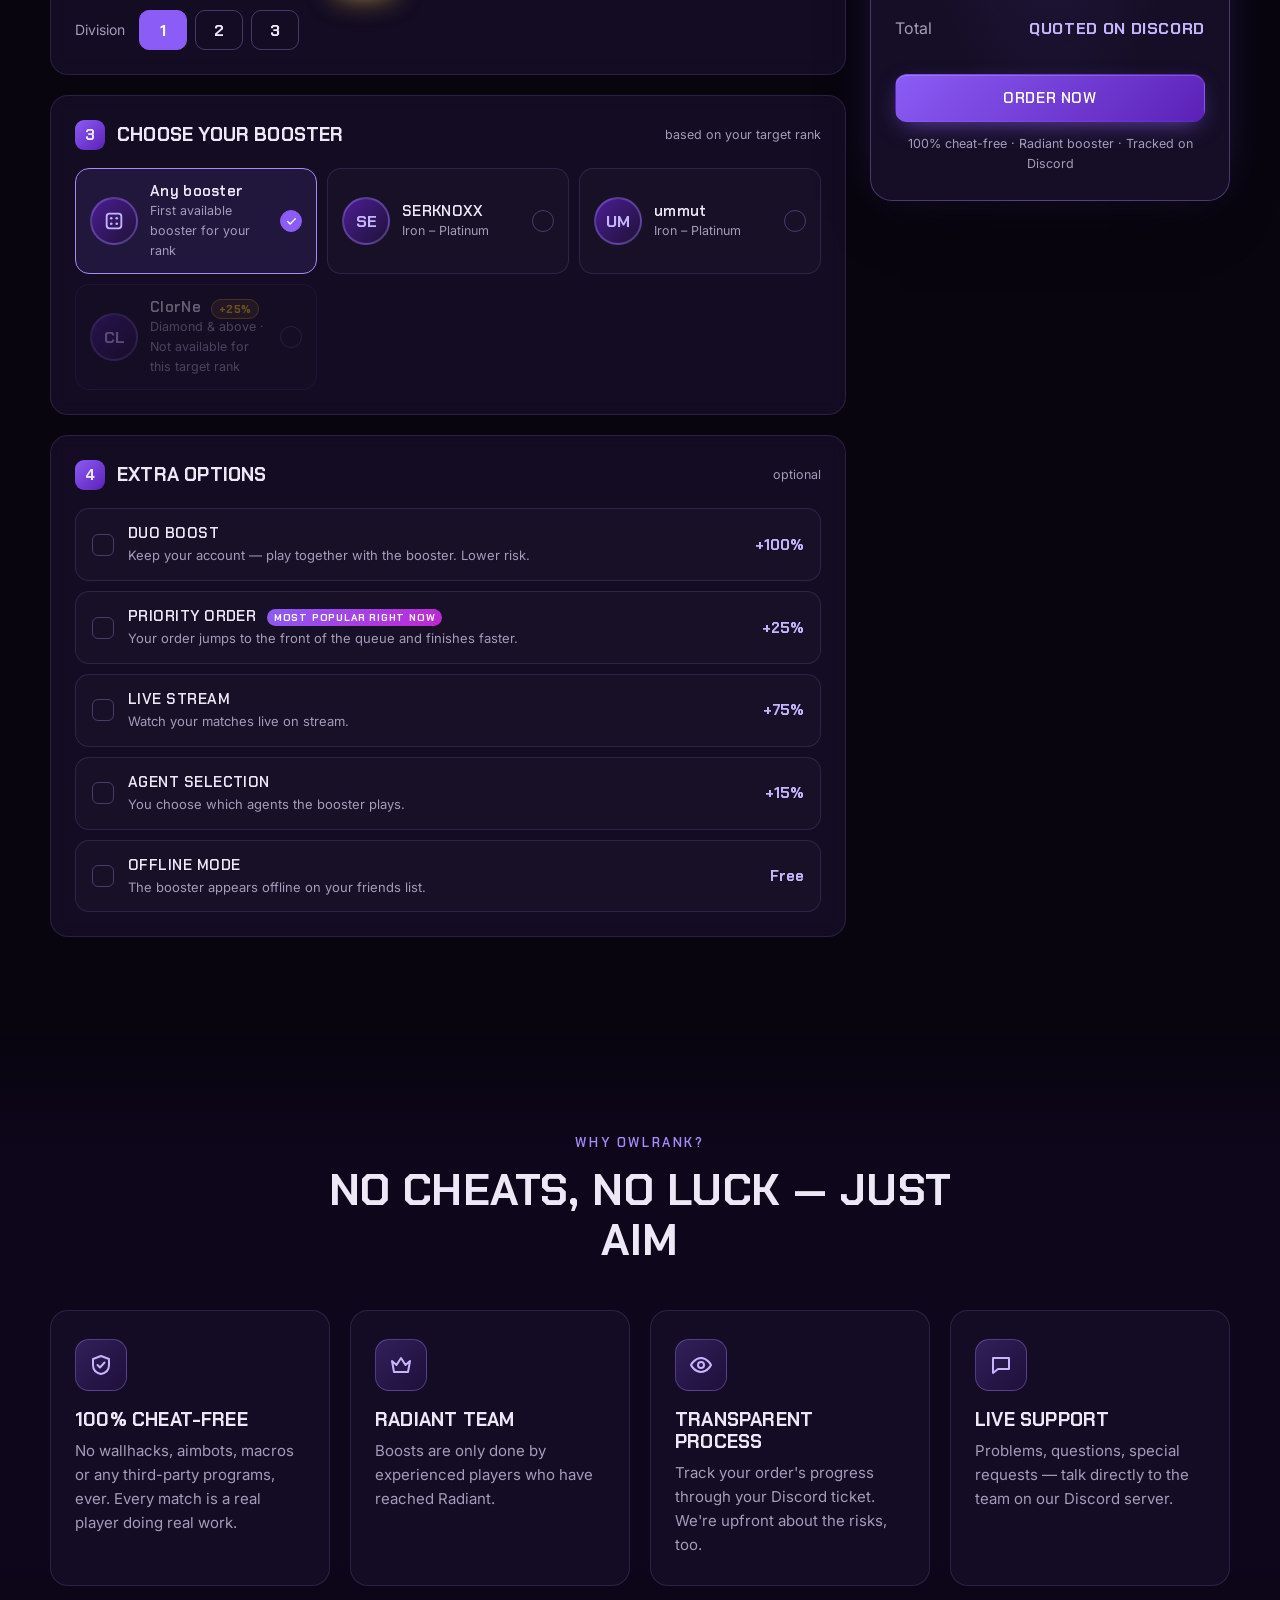
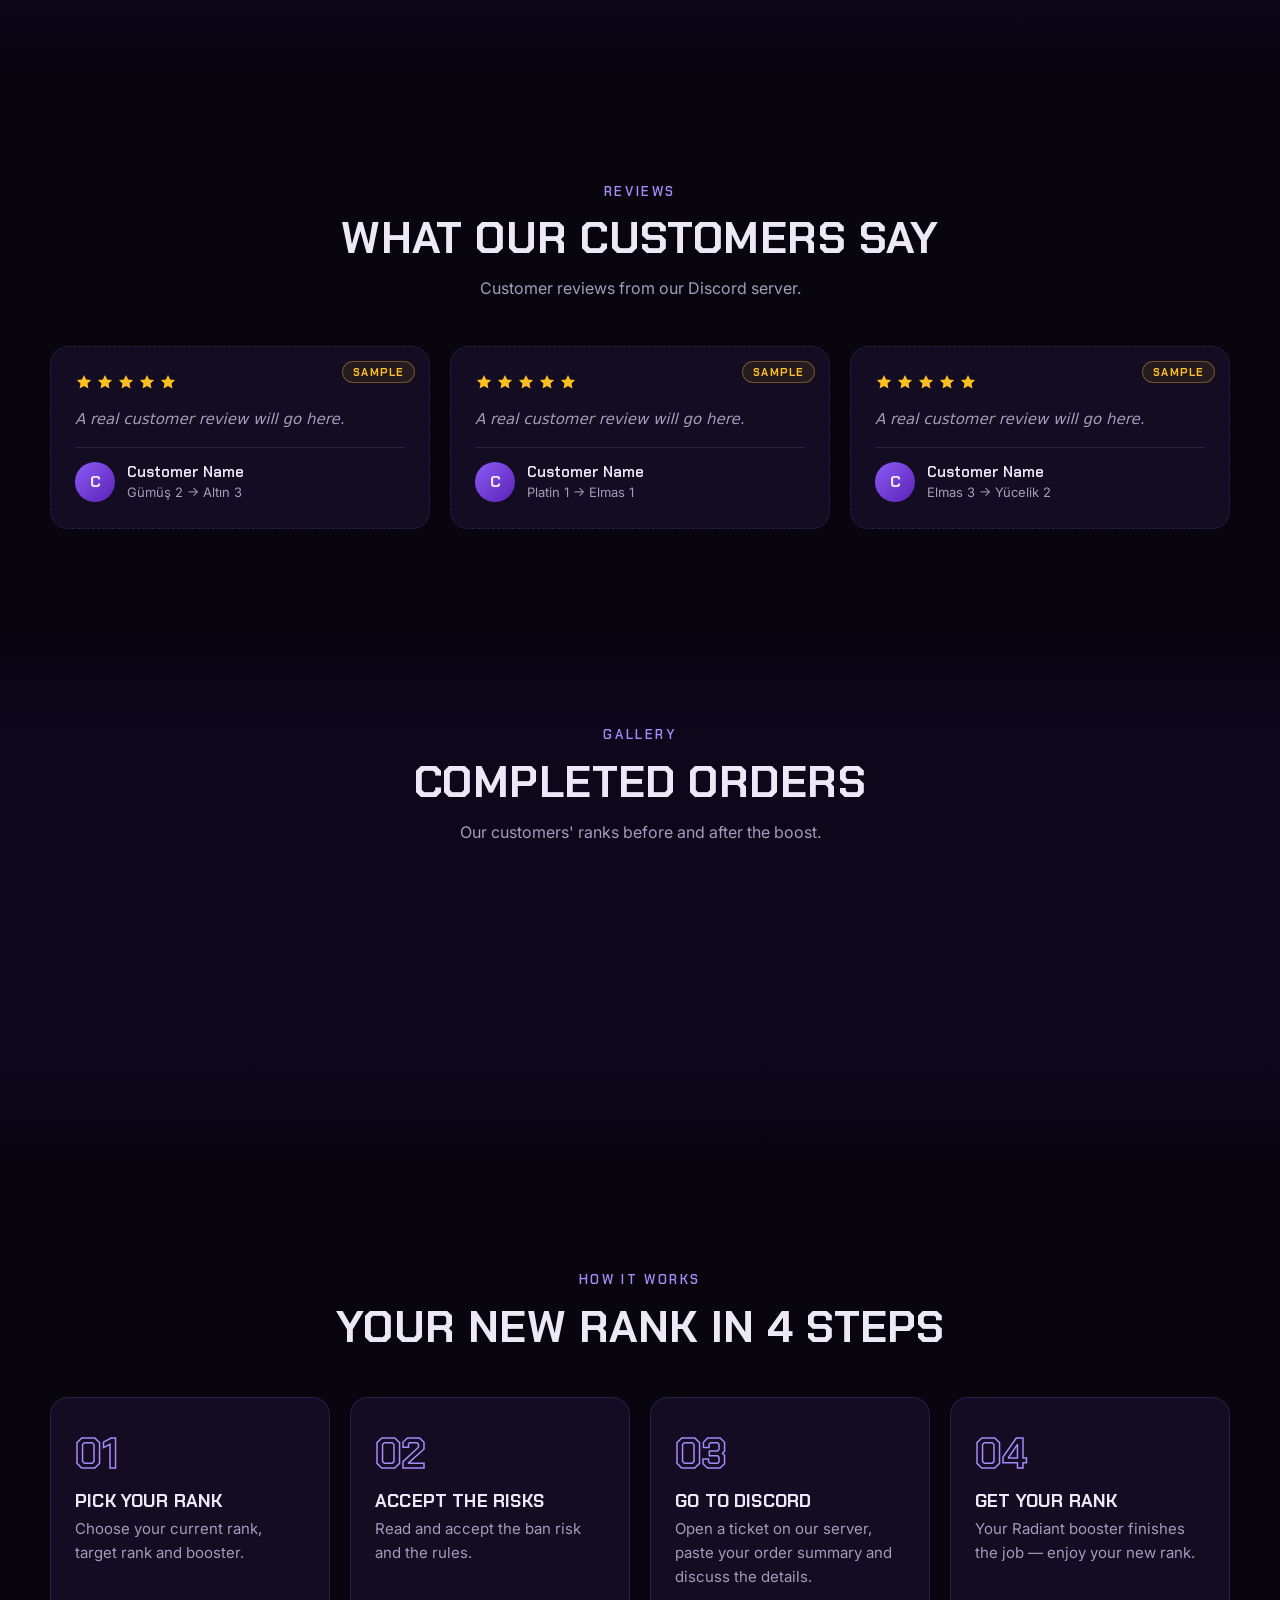
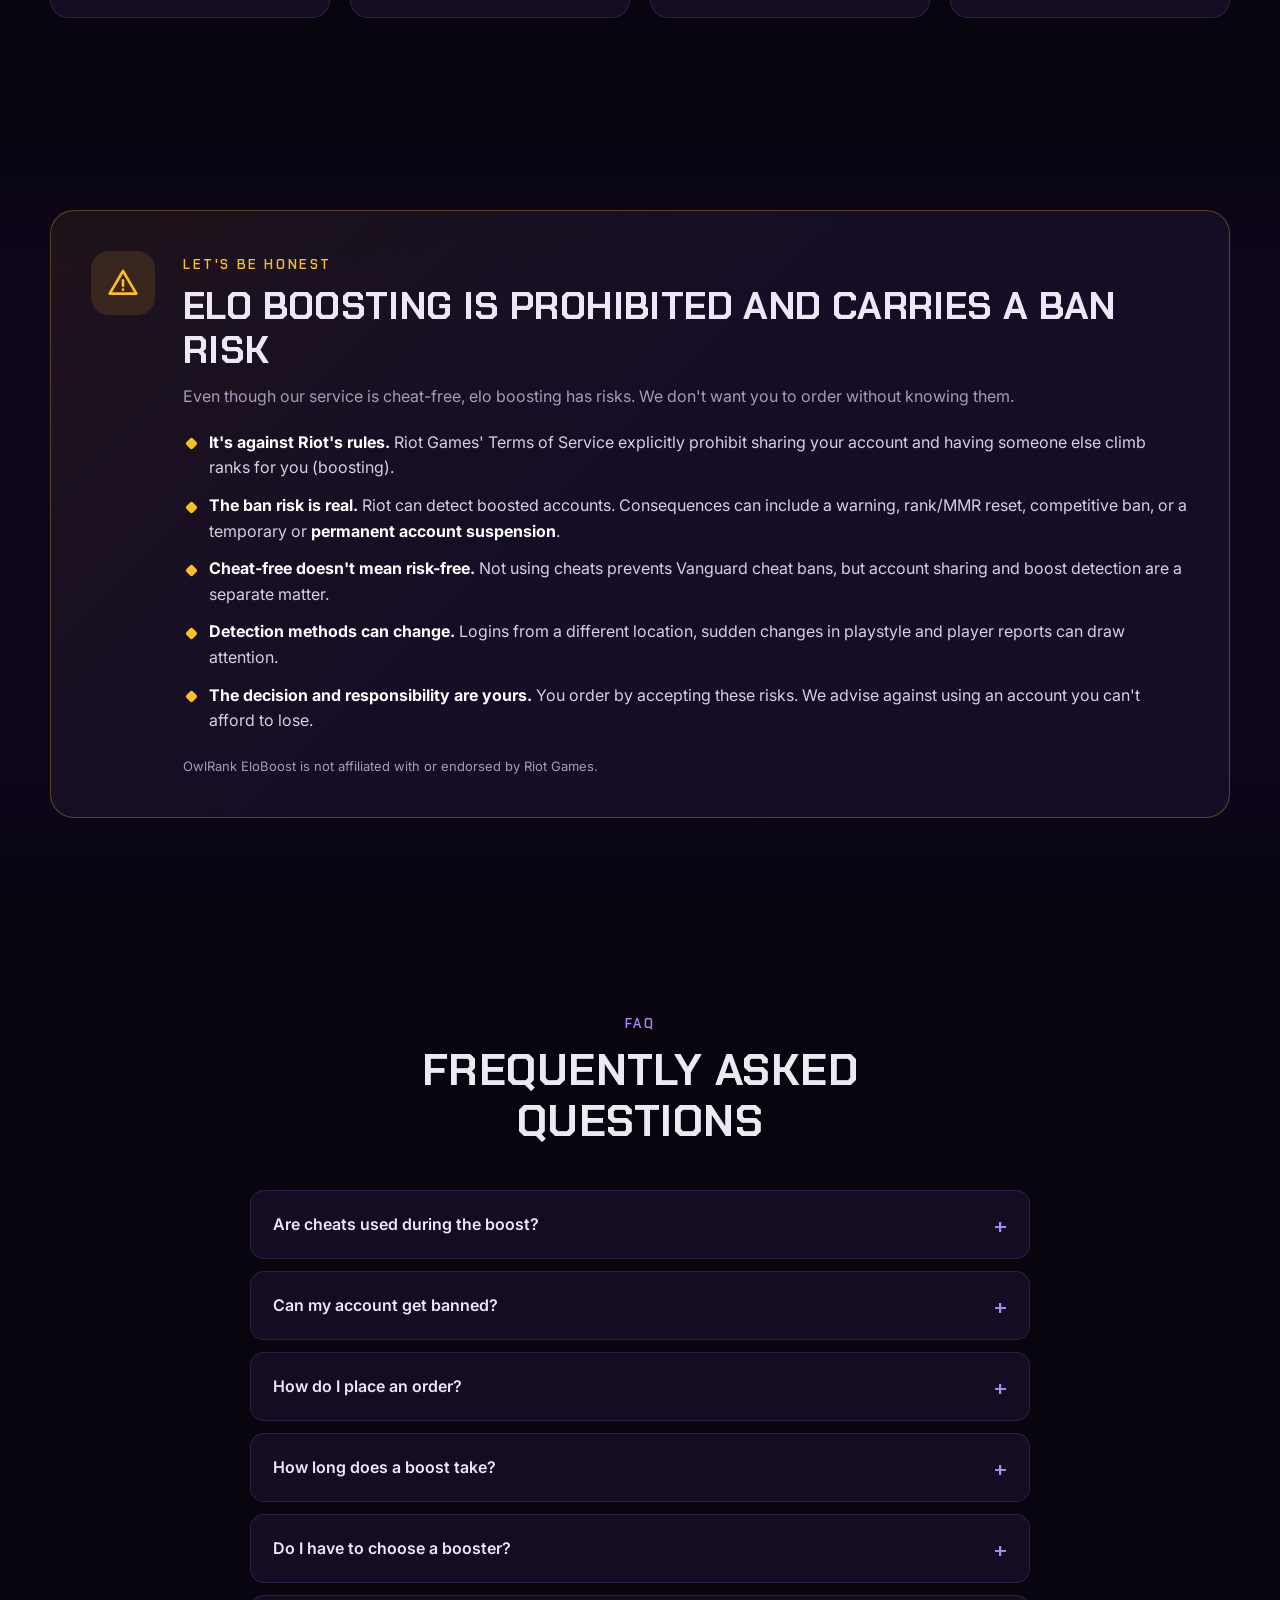
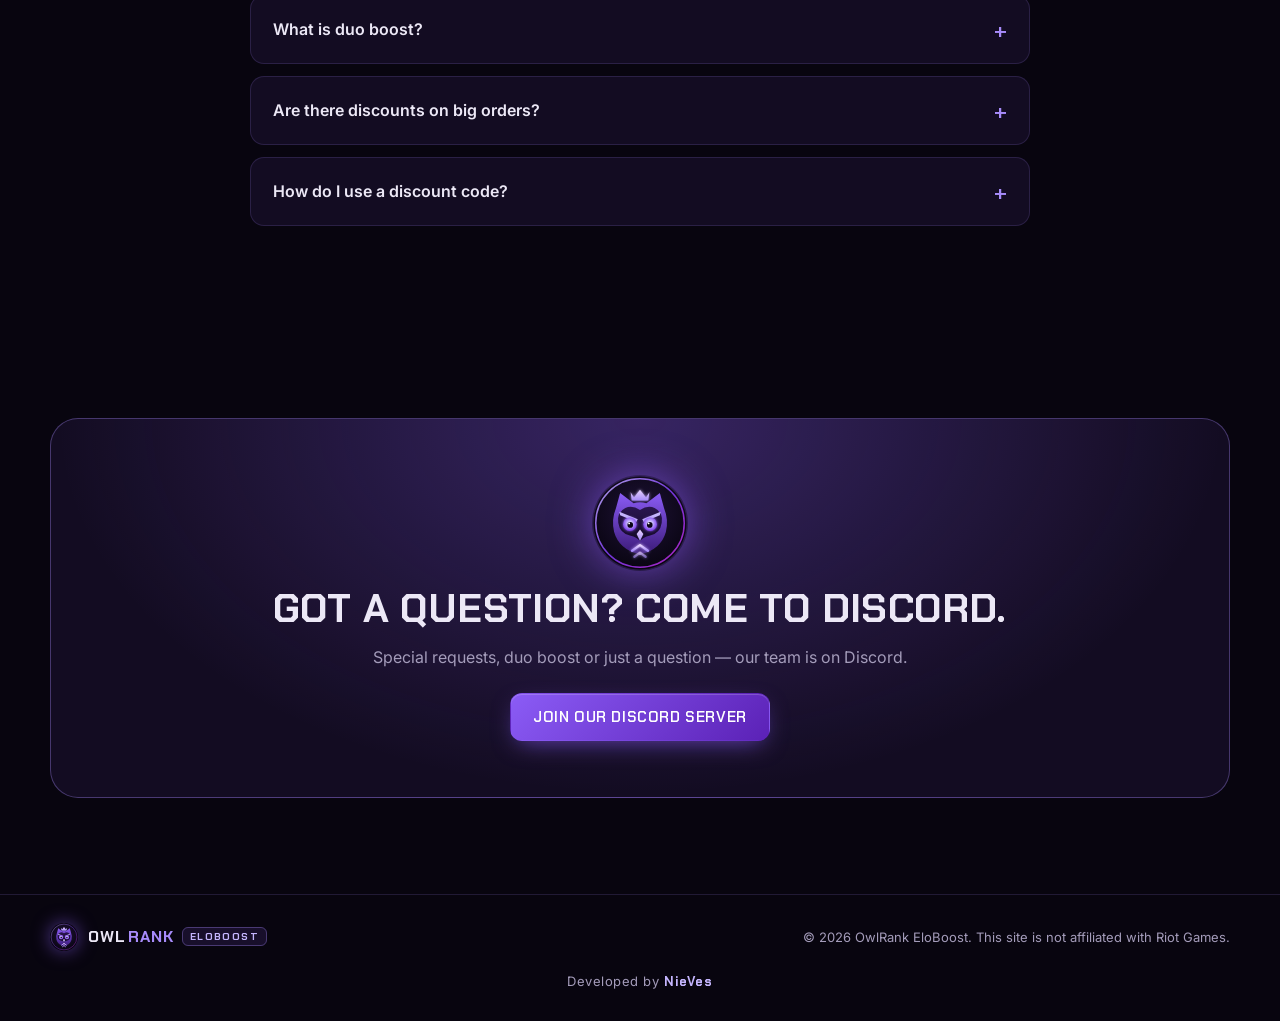
==== commit 8a9d3915: "Elmas+ kısmına ek ücret ve belirgin fiyat uyarısı ekle Platin 3 sonrası (ClorNe) kısmına %25 eklenir" ====
--- a/boost/index.html
+++ b/boost/index.html
@@ -151,6 +151,7 @@
               <div><dt data-i18n="sum.steps">Atlanacak kademe</dt><dd id="sumSteps">–</dd></div>
               <div><dt>Booster</dt><dd id="sumBooster">–</dd></div>
               <div><dt data-i18n="sum.extras">Ekstralar</dt><dd id="sumExtras">–</dd></div>
+              <div class="summary__high" id="sumHighRow" hidden><dt data-i18n="sum.high">Elmas+ farkı</dt><dd id="sumHigh">–</dd></div>
               <div class="summary__disc" id="sumLoyalRow" hidden><dt data-i18n="sum.loyalty">Sadakat indirimi</dt><dd id="sumLoyal">–</dd></div>
               <div class="summary__disc" id="sumDiscRow" hidden><dt data-i18n="sum.discount">İndirim</dt><dd id="sumDisc">–</dd></div>
             </dl>
@@ -294,7 +295,7 @@
           </details>
           <details>
             <summary data-i18n="faq.5q">Booster seçmek zorunda mıyım?</summary>
-            <p data-i18n="faq.5a">Hayır. "Fark etmez" seçersen siparişin, hedef rankına uygun ilk müsait booster'a verilir. Platin'e kadar olan kısmı SERKNOXX ve ummut, sonrasını ClorNe yapar. Örneğin Gümüş'ten Ölümsüzlük'e bir siparişte Platin 3'e kadar SERKNOXX veya ummut, Platin 3'ten sonrasını ClorNe oynar; her kısım için booster'ını ayrı seçebilirsin.</p>
+            <p data-i18n="faq.5a">Hayır. "Fark etmez" seçersen siparişin, hedef rankına uygun ilk müsait booster'a verilir. Platin'e kadar olan kısmı SERKNOXX ve ummut, sonrasını ClorNe yapar. Örneğin Gümüş'ten Ölümsüzlük'e bir siparişte Platin 3'e kadar SERKNOXX veya ummut, Platin 3'ten sonrasını ClorNe oynar; her kısım için booster'ını ayrı seçebilirsin. <strong>Elmas ve üstü kısmın fiyatı daha yüksektir.</strong></p>
           </details>
           <details>
             <summary data-i18n="faq.6q">Duo boost nedir?</summary>
--- a/boost/style.css
+++ b/boost/style.css
@@ -556,3 +556,23 @@
 .boosters__note { grid-column: 1 / -1; margin: 0; padding: 10px 12px; border-radius: 10px; font-size: 13px; color: var(--violet-3); background: rgba(139,92,246,.08); border: 1px dashed var(--line-strong); }
 .boosters__seg { grid-column: 1 / -1; display: flex; align-items: center; gap: 10px; margin: 8px 0 0; font: 600 14px var(--display); text-transform: uppercase; letter-spacing: .05em; color: var(--text); }
 .boosters__seg span { width: 22px; height: 22px; border-radius: 6px; display: grid; place-items: center; font-size: 12px; background: rgba(139,92,246,.25); color: var(--violet-3); }
+
+/* Elmas+ fiyat uyarısı */
+.high-warn {
+  grid-column: 1 / -1; display: flex; gap: 12px; align-items: flex-start;
+  padding: 14px 16px; border-radius: 12px; margin-bottom: 4px;
+  background: linear-gradient(135deg, rgba(251,191,36,.16), rgba(251,113,36,.08));
+  border: 1.5px solid rgba(251,191,36,.6); color: #fde68a; font-size: 14px;
+  box-shadow: 0 0 24px -10px rgba(251,191,36,.6);
+}
+.high-warn svg { font-size: 22px; color: var(--warn); flex-shrink: 0; margin-top: 1px; }
+.high-warn b { color: #fff3c4; }
+.booster__extra--high {
+  padding: 2px 8px; border-radius: 99px; background: rgba(251,191,36,.15);
+  border: 1px solid rgba(251,191,36,.5); color: var(--warn);
+}
+.summary__high dd { color: var(--warn); font-weight: 700; }
+.booster__high {
+  font: 700 11px var(--display); font-style: normal; margin-left: 6px; padding: 2px 7px; border-radius: 99px;
+  background: rgba(251,191,36,.15); border: 1px solid rgba(251,191,36,.5); color: var(--warn); vertical-align: middle;
+}
